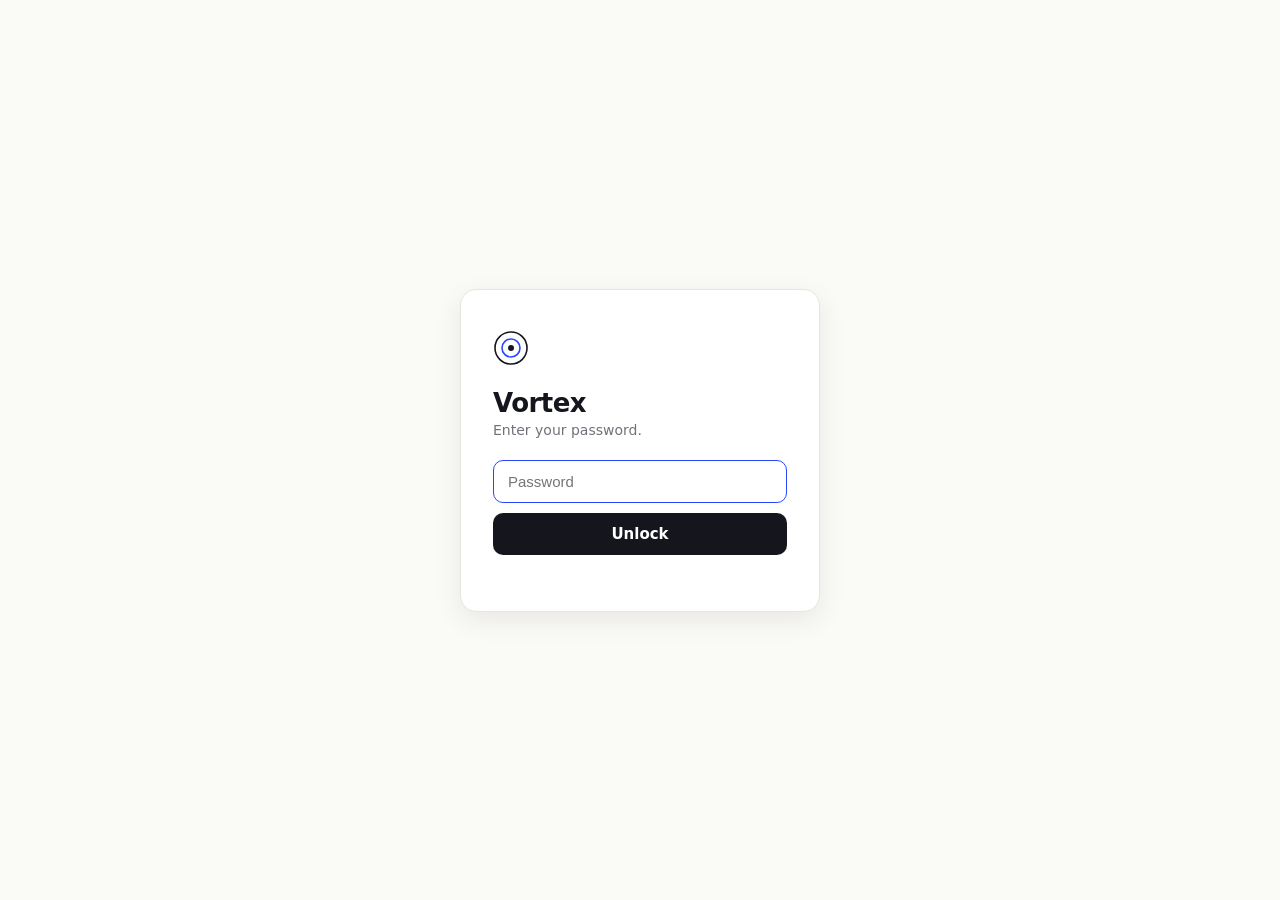
==== index.html @ 62c96bb1 "Refresh: try direct fetch first, expand proxy chain, surface errors inline When all proxies fail the" ====
<!DOCTYPE html>
<html lang="en">
<head>
<meta charset="UTF-8" />
<meta name="viewport" content="width=device-width, initial-scale=1.0" />
<title>Vortex</title>
<style>
  :root {
    --bg:        #fafaf7;
    --surface:   #ffffff;
    --ink:       #15161d;
    --ink-soft:  #3a3a44;
    --muted:     #71717a;
    --line:      #e7e5dd;
    --line-soft: #f1efe8;
    --accent:    #2647ff;
    --accent-soft: #eef0ff;
    --warn:      #c9591a;
    --good:      #1d7a47;
    --save:      #b07d10;
    --shadow-sm: 0 1px 2px rgba(20, 16, 8, 0.04);
    --shadow:    0 8px 28px rgba(20, 16, 8, 0.08);
    --shadow-lg: 0 24px 60px rgba(20, 16, 8, 0.18);
    --radius:    14px;
    --radius-sm: 8px;
  }
  * { box-sizing: border-box; }
  html, body { margin: 0; padding: 0; }
  body {
    font-family: "Inter", -apple-system, BlinkMacSystemFont, "Segoe UI", system-ui, sans-serif;
    color: var(--ink);
    background: var(--bg);
    min-height: 100vh;
    -webkit-font-smoothing: antialiased;
    text-rendering: optimizeLegibility;
  }
  button { font-family: inherit; cursor: pointer; }
  .hidden { display: none !important; }
  a { color: var(--accent); text-decoration: none; }
  a:hover { text-decoration: underline; }

  /* ── Lock screen ─────────────────────────────────────────────── */
  #lock {
    position: fixed; inset: 0; z-index: 200;
    display: flex; align-items: center; justify-content: center;
    background: var(--bg);
  }
  .lock-card {
    background: var(--surface);
    border: 1px solid var(--line);
    border-radius: 16px;
    padding: 40px 32px 28px;
    width: min(360px, 90vw);
    box-shadow: var(--shadow);
  }
  .lock-mark { width: 36px; height: 36px; margin-bottom: 22px; display: block; }
  .lock-card h1 { margin: 0 0 4px; font-size: 26px; font-weight: 700; letter-spacing: -0.02em; }
  .lock-card .lock-sub { color: var(--muted); margin: 0 0 22px; font-size: 14px; }
  .lock-card input {
    width: 100%; padding: 12px 14px;
    border: 1.5px solid var(--line); border-radius: 10px;
    background: var(--bg); color: var(--ink);
    font-size: 15px; outline: none;
    transition: border-color 0.15s, background 0.15s;
  }
  .lock-card input:focus { border-color: var(--accent); background: white; }
  .lock-card button[type="submit"] {
    margin-top: 10px; width: 100%; padding: 12px 14px;
    border: none; border-radius: 10px;
    background: var(--ink); color: white;
    font-weight: 600; font-size: 15px;
  }
  .lock-card button[type="submit"]:hover { opacity: 0.88; }
  .lock-error { color: var(--warn); margin-top: 10px; font-size: 13px; min-height: 18px; }

  /* ── Topbar ──────────────────────────────────────────────────── */
  header.topbar {
    display: flex; align-items: center; gap: 14px;
    padding: 12px 22px;
    border-bottom: 1px solid var(--line);
    background: var(--bg);
    position: sticky; top: 0; z-index: 30;
  }
  .icon-btn {
    background: transparent; border: 1px solid transparent;
    width: 36px; height: 36px;
    border-radius: 8px;
    display: inline-flex; align-items: center; justify-content: center;
    color: var(--ink);
    transition: background 0.12s, border-color 0.12s;
  }
  .icon-btn:hover { background: var(--line-soft); }
  .icon-btn svg { width: 18px; height: 18px; }
  .brand {
    display: flex; align-items: center; gap: 8px;
    cursor: pointer; user-select: none;
  }
  .brand svg { width: 22px; height: 22px; }
  .brand span { font-size: 14px; font-weight: 700; letter-spacing: 0.06em; }
  .topbar-spacer { flex: 1; }
  .topbar-meta { font-size: 12px; color: var(--muted); font-variant-numeric: tabular-nums; white-space: nowrap; }

  /* ── Drawer ──────────────────────────────────────────────────── */
  .scrim {
    position: fixed; inset: 0; background: rgba(20,16,8,0.34);
    z-index: 80; opacity: 0; pointer-events: none;
    transition: opacity 0.18s;
  }
  .scrim.show { opacity: 1; pointer-events: auto; }
  .drawer {
    position: fixed; top: 0; bottom: 0; left: 0;
    width: 280px; background: var(--surface);
    border-right: 1px solid var(--line);
    z-index: 90;
    transform: translateX(-100%);
    transition: transform 0.22s cubic-bezier(.4,.0,.2,1);
    display: flex; flex-direction: column;
    box-shadow: var(--shadow-lg);
  }
  .drawer.open { transform: translateX(0); }
  .drawer-head {
    display: flex; align-items: center; justify-content: space-between;
    padding: 14px 16px;
    border-bottom: 1px solid var(--line);
  }
  .drawer-head .brand { padding: 0; }
  .drawer-body { flex: 1; overflow-y: auto; padding: 12px 10px; }
  .drawer-foot { padding: 12px 10px; border-top: 1px solid var(--line); }
  .nav-label {
    font-size: 11px; text-transform: uppercase; letter-spacing: 0.12em;
    color: var(--muted); font-weight: 600;
    padding: 14px 10px 6px;
  }
  .nav-btn {
    display: flex; align-items: center; gap: 10px;
    width: 100%; padding: 9px 10px;
    background: transparent; border: none;
    color: var(--ink); text-align: left;
    border-radius: 8px;
    font-size: 14px; font-weight: 500;
    transition: background 0.12s;
  }
  .nav-btn:hover { background: var(--line-soft); }
  .nav-btn.active { background: var(--accent-soft); color: var(--accent); font-weight: 600; }
  .nav-dot { width: 6px; height: 6px; border-radius: 50%; background: currentColor; opacity: 0.45; flex: none; }
  .nav-divider { height: 1px; background: var(--line); margin: 10px 6px; border: 0; }

  /* ── Main ────────────────────────────────────────────────────── */
  main#main { padding: 28px 22px 80px; max-width: 880px; margin: 0 auto; }
  .page-head { margin-bottom: 26px; }
  .page-head h1 { margin: 0 0 4px; font-size: 26px; font-weight: 700; letter-spacing: -0.02em; }
  .page-head p { margin: 0; color: var(--muted); font-size: 14.5px; }

  /* ── Dashboard cards ─────────────────────────────────────────── */
  .nav-grid {
    display: grid;
    grid-template-columns: repeat(auto-fill, minmax(220px, 1fr));
    gap: 10px;
    margin-bottom: 28px;
  }
  .nav-card {
    background: var(--surface);
    border: 1px solid var(--line);
    border-radius: var(--radius);
    padding: 16px 16px 14px;
    text-align: left;
    transition: border-color 0.12s, background 0.12s;
  }
  .nav-card:hover { border-color: #cfccc1; background: var(--surface); }
  .nav-card .nav-card-row { display: flex; align-items: center; gap: 8px; margin-bottom: 6px; }
  .nav-card .mark {
    width: 8px; height: 8px; border-radius: 50%; background: var(--ink); flex: none;
  }
  .nav-card.workspace .mark { background: var(--accent); }
  .nav-card.discover .mark  { background: var(--ink); opacity: 0.5; }
  .nav-card.library  .mark  { background: var(--save); }
  .nav-card h3 { margin: 0; font-size: 15px; font-weight: 700; letter-spacing: -0.01em; }
  .nav-card p  { margin: 4px 0 0; color: var(--muted); font-size: 13px; line-height: 1.5; }

  .group-label {
    font-size: 11px; text-transform: uppercase; letter-spacing: 0.12em;
    color: var(--muted); font-weight: 600; margin: 24px 0 10px;
  }

  /* ── Section items ───────────────────────────────────────────── */
  .section-tabs {
    display: inline-flex;
    background: var(--surface);
    border: 1px solid var(--line);
    border-radius: 999px;
    padding: 3px;
    gap: 2px;
    margin-bottom: 22px;
  }
  .refresh-row {
    display: flex; align-items: center; gap: 12px; flex-wrap: wrap;
    margin-bottom: 22px;
  }
  .refresh-row .section-tabs { margin-bottom: 0; }
  .refresh-btn {
    display: inline-flex; align-items: center; gap: 7px;
    background: var(--surface); color: var(--ink);
    border: 1px solid var(--line);
    padding: 7px 13px; border-radius: 999px;
    font-size: 13px; font-weight: 600;
  }
  .refresh-btn:hover { background: var(--line-soft); }
  .refresh-btn:disabled { opacity: 0.6; cursor: progress; }
  .refresh-btn svg { width: 13px; height: 13px; }
  .refresh-btn.spinning svg { animation: spin 0.9s linear infinite; }
  @keyframes spin { to { transform: rotate(360deg); } }
  .refresh-status {
    font-size: 12px; color: var(--muted); font-variant-numeric: tabular-nums;
  }
  .refresh-status.error { color: var(--warn); cursor: pointer; text-decoration: underline; text-decoration-style: dotted; text-underline-offset: 3px; }
  .refresh-errors {
    width: 100%;
    margin-top: 8px;
    padding: 0;
    font-size: 12px;
    color: var(--muted);
    display: none;
    background: var(--surface);
    border: 1px solid var(--line);
    border-radius: 8px;
    font-family: ui-monospace, "SF Mono", Menlo, monospace;
  }
  .refresh-errors.open { display: block; padding: 10px 12px; }
  .refresh-errors .feed-line { padding: 4px 0; border-bottom: 1px dashed var(--line); }
  .refresh-errors .feed-line:last-child { border-bottom: 0; }
  .refresh-errors .feed-host { color: var(--ink); font-weight: 600; }
  .refresh-errors .feed-attempt { display: block; padding-left: 10px; color: var(--muted); }
  .refresh-errors .feed-ok { color: #2c8a4a; }

  /* Custom modal (replaces native prompt/confirm) */
  .modal-backdrop {
    position: fixed; inset: 0;
    background: rgba(15, 18, 26, 0.42);
    backdrop-filter: blur(4px);
    -webkit-backdrop-filter: blur(4px);
    display: flex; align-items: center; justify-content: center;
    z-index: 200;
    animation: modalFade 0.14s ease-out;
  }
  @keyframes modalFade { from { opacity: 0; } to { opacity: 1; } }
  .modal {
    background: var(--bg);
    border: 1px solid var(--line);
    border-radius: 14px;
    box-shadow: 0 24px 60px -12px rgba(15, 18, 26, 0.35);
    width: min(420px, calc(100vw - 32px));
    max-height: calc(100vh - 32px);
    overflow: auto;
    padding: 22px;
    animation: modalRise 0.18s cubic-bezier(.2,.8,.2,1);
  }
  @keyframes modalRise { from { transform: translateY(8px); opacity: 0; } to { transform: none; opacity: 1; } }
  .modal h3 {
    margin: 0 0 4px; font-size: 17px; font-weight: 600; color: var(--ink);
  }
  .modal .modal-sub {
    margin: 0 0 16px; font-size: 13px; color: var(--muted);
  }
  .modal-options { display: flex; flex-direction: column; gap: 6px; margin-bottom: 16px; }
  .modal-option {
    text-align: left;
    background: var(--surface);
    border: 1px solid var(--line);
    border-radius: 10px;
    padding: 11px 13px;
    font-size: 14px;
    font-weight: 500;
    color: var(--ink);
    transition: background 0.1s, border-color 0.1s;
  }
  .modal-option:hover, .modal-option:focus-visible {
    background: var(--line-soft);
    border-color: var(--ink);
    outline: none;
  }
  .modal-field { display: flex; flex-direction: column; gap: 5px; margin-bottom: 12px; }
  .modal-field label {
    font-size: 12px; font-weight: 600; color: var(--muted);
    text-transform: uppercase; letter-spacing: 0.04em;
  }
  .modal-field input {
    background: var(--surface);
    border: 1px solid var(--line);
    border-radius: 8px;
    padding: 9px 11px;
    font-size: 14px; color: var(--ink);
    font-family: inherit;
  }
  .modal-field input:focus {
    outline: none; border-color: var(--ink);
  }
  .modal-actions {
    display: flex; justify-content: flex-end; gap: 8px; margin-top: 4px;
  }
  .modal-actions button {
    padding: 8px 16px; border-radius: 8px; font-size: 14px; font-weight: 600;
    border: 1px solid var(--line);
  }
  .modal-actions .btn-cancel { background: transparent; color: var(--muted); }
  .modal-actions .btn-cancel:hover { background: var(--line-soft); color: var(--ink); }
  .modal-actions .btn-ok { background: var(--ink); color: var(--bg); border-color: var(--ink); }
  .modal-actions .btn-ok:hover { opacity: 0.88; }
  .tab-btn {
    background: transparent; border: none;
    padding: 7px 14px; border-radius: 999px;
    font-size: 13px; font-weight: 600; color: var(--muted);
  }
  .tab-btn:hover { color: var(--ink); }
  .tab-btn.active { background: var(--ink); color: white; }
  .tab-count {
    margin-left: 6px; padding: 1px 7px; border-radius: 999px; font-size: 11px;
    background: var(--line-soft); color: var(--muted);
  }
  .tab-btn.active .tab-count { background: rgba(255,255,255,0.18); color: white; }

  .items {
    display: grid;
    grid-template-columns: repeat(auto-fill, minmax(280px, 1fr));
    gap: 12px;
  }
  .item {
    background: var(--surface);
    border: 1px solid var(--line);
    border-radius: var(--radius);
    padding: 16px 16px 12px;
    display: flex; flex-direction: column;
    transition: border-color 0.12s;
  }
  .item:hover { border-color: #cfccc1; }
  .item.starred { border-color: var(--save); box-shadow: 0 0 0 1px var(--save) inset; }
  .item-tag {
    font-size: 10.5px; font-weight: 600;
    text-transform: uppercase; letter-spacing: 0.1em;
    color: var(--muted); margin-bottom: 6px;
  }
  .item h4 { margin: 0 0 6px; font-size: 15px; font-weight: 700; line-height: 1.35; letter-spacing: -0.01em; }
  .item p { margin: 0 0 12px; color: var(--ink-soft); font-size: 13px; line-height: 1.55; flex: 1; }
  .item-foot {
    display: flex; align-items: center; justify-content: space-between;
    border-top: 1px solid var(--line-soft); padding-top: 8px; gap: 8px;
  }
  .item-link { font-size: 12px; font-weight: 600; }
  .item-date { color: var(--muted); font-size: 12px; }
  .vote-row { display: flex; gap: 4px; }
  .vote-btn {
    width: 28px; height: 28px;
    display: inline-flex; align-items: center; justify-content: center;
    background: transparent; border: 1px solid var(--line); border-radius: 8px;
    color: var(--muted);
    transition: background 0.12s, color 0.12s, border-color 0.12s;
  }
  .vote-btn:hover { background: var(--line-soft); color: var(--ink); }
  .vote-btn svg { width: 13px; height: 13px; }
  .vote-btn.active.up   { background: #e7faef; border-color: #88d6a4; color: var(--good); }
  .vote-btn.active.down { background: #fde8e7; border-color: #f0a7a3; color: var(--warn); }
  .vote-btn.active.save { background: #fff5dd; border-color: #f1c869; color: var(--save); }

  .empty {
    background: var(--surface);
    border: 1px dashed var(--line);
    border-radius: var(--radius);
    padding: 40px 24px;
    text-align: center;
    color: var(--muted);
    font-size: 14px;
  }
  .empty strong { display: block; color: var(--ink); font-size: 15px; margin-bottom: 4px; font-weight: 700; }

  .starred-group { margin-bottom: 24px; }
  .starred-group h3 {
    margin: 0 0 10px;
    font-size: 12px; text-transform: uppercase; letter-spacing: 0.12em;
    color: var(--muted); font-weight: 700;
    display: flex; align-items: center; gap: 8px;
  }
  .starred-group h3 .pill {
    background: var(--line-soft); color: var(--ink);
    padding: 1px 8px; border-radius: 999px;
    font-size: 11px; letter-spacing: 0.06em;
  }

  /* ── Reminders ───────────────────────────────────────────────── */
  .panel {
    background: var(--surface); border: 1px solid var(--line);
    border-radius: var(--radius); padding: 22px;
  }
  .reminder-form { display: flex; gap: 8px; flex-wrap: wrap; margin-bottom: 16px; }
  .reminder-form input[type="text"] { flex: 2 1 220px; }
  .reminder-form input[type="date"] { flex: 1 1 140px; }
  .reminder-form input {
    padding: 10px 12px; border: 1.5px solid var(--line); border-radius: 10px;
    background: var(--bg); color: var(--ink); font-size: 14px; outline: none;
    font-family: inherit;
  }
  .reminder-form input:focus { border-color: var(--accent); background: white; }
  .reminder-form button {
    padding: 10px 18px; background: var(--ink); color: white;
    border: none; border-radius: 10px; font-weight: 600; font-size: 14px;
  }
  .reminder-form button:hover { opacity: 0.88; }
  .reminder-list { list-style: none; padding: 0; margin: 0; }
  .reminder-item {
    display: flex; align-items: center; gap: 12px;
    padding: 12px 14px; background: var(--bg);
    border: 1px solid var(--line); border-radius: 10px; margin-bottom: 8px;
  }
  .reminder-item.done { opacity: 0.55; }
  .reminder-item.done .reminder-text { text-decoration: line-through; }
  .reminder-item input[type="checkbox"] { width: 18px; height: 18px; accent-color: var(--ink); }
  .reminder-text { flex: 1; font-size: 14px; }
  .reminder-date {
    font-size: 11px; color: var(--muted); background: var(--surface);
    padding: 3px 9px; border-radius: 999px; font-weight: 600;
    border: 1px solid var(--line);
  }
  .reminder-date.overdue { color: var(--warn); border-color: #f0a7a3; background: #fde8e7; }
  .reminder-delete { background: transparent; border: none; color: var(--muted); font-size: 18px; line-height: 1; padding: 4px 8px; }
  .reminder-delete:hover { color: var(--warn); }

  /* ── Studio: library ─────────────────────────────────────────── */
  .lib-toolbar { display: flex; align-items: center; justify-content: space-between; margin-bottom: 18px; gap: 10px; flex-wrap: wrap; }
  .btn-primary {
    background: var(--ink); color: white; border: none;
    padding: 9px 14px; border-radius: 9px;
    font-weight: 600; font-size: 13.5px;
    display: inline-flex; align-items: center; gap: 7px;
  }
  .btn-primary:hover { opacity: 0.88; }
  .btn-primary svg { width: 14px; height: 14px; }
  .btn-secondary {
    background: var(--surface); color: var(--ink);
    border: 1px solid var(--line); padding: 9px 14px; border-radius: 9px;
    font-weight: 600; font-size: 13.5px;
    display: inline-flex; align-items: center; gap: 7px;
  }
  .btn-secondary:hover { background: var(--line-soft); }
  .btn-ghost {
    background: transparent; color: var(--muted);
    border: none; padding: 6px 10px; border-radius: 8px;
    font-size: 13px; font-weight: 500;
    display: inline-flex; align-items: center; gap: 6px;
  }
  .btn-ghost:hover { background: var(--line-soft); color: var(--ink); }
  .btn-ghost svg { width: 14px; height: 14px; }

  .book-grid {
    display: grid;
    grid-template-columns: repeat(auto-fill, minmax(160px, 1fr));
    gap: 16px;
  }
  .book-card { background: transparent; border: none; padding: 0; text-align: left; }
  .book-cover-thumb {
    width: 100%; aspect-ratio: 2 / 3;
    border-radius: 8px;
    display: flex; flex-direction: column; justify-content: space-between;
    padding: 14px;
    color: white;
    box-shadow: var(--shadow);
    transition: transform 0.15s, box-shadow 0.15s;
    overflow: hidden;
    position: relative;
  }
  .book-card:hover .book-cover-thumb { transform: translateY(-3px); box-shadow: var(--shadow-lg); }
  .book-cover-thumb .cv-title { font-size: 16px; font-weight: 700; letter-spacing: -0.01em; line-height: 1.2; word-break: break-word; }
  .book-cover-thumb .cv-author { font-size: 11px; letter-spacing: 0.08em; text-transform: uppercase; opacity: 0.85; }
  .book-card .book-meta { padding: 10px 2px 0; }
  .book-card .book-meta .bm-title { font-size: 14px; font-weight: 600; margin: 0; letter-spacing: -0.01em; }
  .book-card .book-meta .bm-sub { font-size: 12px; color: var(--muted); margin: 2px 0 0; }

  /* ── Studio: editor (book workspace) ─────────────────────────── */
  .studio-view {
    position: fixed;
    inset: 0;
    background: var(--bg);
    display: flex; flex-direction: column;
    z-index: 60;          /* above the main topbar */
  }
  .studio-bar {
    display: flex; align-items: center; gap: 10px;
    padding: 10px 18px;
    background: var(--surface);
    border-bottom: 1px solid var(--line);
    flex: none;
  }
  .studio-bar .sb-title { font-size: 14px; font-weight: 600; letter-spacing: -0.005em; }
  .studio-bar .sb-spacer { flex: 1; }
  .studio-bar .sb-meta { font-size: 12px; color: var(--muted); font-variant-numeric: tabular-nums; }
  .studio-body {
    flex: 1; min-height: 0;
    display: grid;
    grid-template-columns: 280px 1fr;
  }
  .studio-body.outline-collapsed { grid-template-columns: 0 1fr; }
  .studio-body.outline-collapsed .outline { display: none; }

  .outline {
    background: var(--surface);
    border-right: 1px solid var(--line);
    overflow-y: auto;
    padding: 10px 8px 24px;
  }
  .outline-group-label {
    font-size: 11px; text-transform: uppercase; letter-spacing: 0.12em;
    color: var(--muted); font-weight: 600;
    padding: 14px 10px 4px;
    display: flex; align-items: center; justify-content: space-between;
  }
  .outline-group-label .add-mini {
    background: transparent; border: 1px solid var(--line);
    border-radius: 6px; padding: 0 6px; height: 22px;
    color: var(--muted); font-size: 12px; line-height: 1; cursor: pointer;
  }
  .outline-group-label .add-mini:hover { background: var(--line-soft); color: var(--ink); }
  .outline-row {
    display: flex; align-items: center; gap: 6px;
    padding: 7px 8px;
    border-radius: 7px;
    cursor: pointer;
    font-size: 13.5px;
    color: var(--ink-soft);
    position: relative;
  }
  .outline-row:hover { background: var(--line-soft); }
  .outline-row.active { background: var(--accent-soft); color: var(--accent); font-weight: 600; }
  .outline-row .or-title { flex: 1; min-width: 0; overflow: hidden; text-overflow: ellipsis; white-space: nowrap; }
  .outline-row .or-words { font-size: 11px; color: var(--muted); margin-right: 4px; font-variant-numeric: tabular-nums; }
  .outline-row .or-actions {
    display: none; gap: 2px;
  }
  .outline-row:hover .or-actions { display: inline-flex; }
  .outline-row .or-actions button {
    background: transparent; border: none; color: var(--muted);
    padding: 2px 4px; border-radius: 4px; line-height: 1;
  }
  .outline-row .or-actions button:hover { background: var(--bg); color: var(--ink); }
  .outline-row .or-actions svg { width: 12px; height: 12px; }
  .outline-row .or-rename-input {
    flex: 1;
    background: var(--surface); border: 1px solid var(--accent);
    border-radius: 6px; padding: 3px 6px; font-size: 13.5px; outline: none; color: var(--ink);
    font-family: inherit;
  }

  .editor-pane {
    overflow-y: auto;
    padding: 28px 16px 80px;
    background: var(--bg);
  }
  .editor-shell {
    max-width: 720px; margin: 0 auto;
    background: var(--surface);
    border: 1px solid var(--line);
    border-radius: 12px;
    padding: 28px 36px 36px;
    box-shadow: var(--shadow-sm);
  }
  .editor-eyebrow {
    font-size: 11px; text-transform: uppercase; letter-spacing: 0.16em;
    color: var(--muted); font-weight: 600; margin: 0 0 6px;
  }
  .editor-heading {
    font-size: 26px; font-weight: 700; letter-spacing: -0.015em;
    margin: 0 0 22px;
    background: transparent; border: none; padding: 0; outline: none;
    width: 100%; color: var(--ink);
    font-family: inherit;
  }
  .editor-toolbar {
    position: sticky; top: 0; z-index: 5;
    background: var(--surface);
    border-bottom: 1px solid var(--line-soft);
    padding: 6px 0 8px; margin: -8px 0 14px;
    display: flex; gap: 4px; flex-wrap: wrap;
  }
  .editor-toolbar button {
    background: transparent; border: 1px solid transparent;
    padding: 5px 9px; border-radius: 6px;
    font-size: 13px; color: var(--ink-soft); font-weight: 600;
  }
  .editor-toolbar button:hover { background: var(--line-soft); color: var(--ink); }
  .editor-toolbar .sep { width: 1px; background: var(--line); margin: 4px 4px; }
  .editor-content {
    min-height: 360px;
    font-family: "Iowan Old Style", "Charter", Georgia, "Times New Roman", serif;
    font-size: 17px; line-height: 1.7; color: var(--ink);
    outline: none;
  }
  .editor-content p  { margin: 0 0 0.85em; text-indent: 1.5em; }
  .editor-content p:first-child { text-indent: 0; }
  .editor-content h2 {
    text-indent: 0;
    text-align: center; font-weight: 600; letter-spacing: 0.04em;
    margin: 1.6em 0 1em; font-size: 1em;
    text-transform: uppercase;
  }
  .editor-content blockquote {
    margin: 0 0 0.85em 1.5em; padding: 0 0 0 14px;
    border-left: 2px solid var(--line);
    color: var(--ink-soft); font-style: italic;
  }
  .editor-content hr {
    border: 0; height: 1px; background: var(--line);
    margin: 2em auto; width: 80px;
  }
  .editor-empty {
    color: var(--muted); font-style: italic;
    pointer-events: none;
  }

  /* Cover editor */
  .cover-editor { display: grid; grid-template-columns: minmax(180px, 240px) 1fr; gap: 28px; align-items: start; }
  .cover-preview {
    aspect-ratio: 2 / 3; border-radius: 10px;
    box-shadow: var(--shadow);
    color: white;
    padding: 22px; display: flex; flex-direction: column; justify-content: space-between;
  }
  .cover-preview .cp-title { font-size: 22px; font-weight: 700; letter-spacing: -0.01em; line-height: 1.15; }
  .cover-preview .cp-author { font-size: 11px; letter-spacing: 0.12em; text-transform: uppercase; opacity: 0.9; }
  .cover-form .field { display: block; margin-bottom: 14px; }
  .cover-form label { display: block; font-size: 12px; font-weight: 600; color: var(--muted); margin-bottom: 5px; text-transform: uppercase; letter-spacing: 0.06em; }
  .cover-form input[type="text"] {
    width: 100%; padding: 10px 12px; border: 1.5px solid var(--line); border-radius: 9px;
    background: var(--bg); color: var(--ink); font-size: 14px; outline: none; font-family: inherit;
  }
  .cover-form input:focus { border-color: var(--accent); background: white; }
  .swatches { display: flex; gap: 6px; flex-wrap: wrap; }
  .swatch {
    width: 30px; height: 30px; border-radius: 50%;
    border: 2px solid transparent;
    cursor: pointer;
  }
  .swatch.selected { border-color: var(--ink); }

  .cover-preview { position: relative; }
  .cover-preview .cp-text {
    position: relative; z-index: 1;
    text-shadow: 0 1px 2px rgba(0,0,0,0.4);
  }
  .cover-preview.has-image::before {
    content: ""; position: absolute; inset: 0;
    background: linear-gradient(180deg, rgba(0,0,0,0.0) 30%, rgba(0,0,0,0.55) 100%);
    border-radius: inherit;
  }
  .book-cover-thumb { position: relative; }
  .book-cover-thumb.has-image::before {
    content: ""; position: absolute; inset: 0;
    background: linear-gradient(180deg, rgba(0,0,0,0.0) 30%, rgba(0,0,0,0.55) 100%);
    border-radius: inherit;
  }
  .book-cover-thumb .cv-title,
  .book-cover-thumb .cv-author { position: relative; z-index: 1; text-shadow: 0 1px 2px rgba(0,0,0,0.4); }
  .image-row {
    display: flex; gap: 8px; align-items: center; flex-wrap: wrap;
  }
  .file-label {
    display: inline-flex; align-items: center; gap: 7px;
    background: var(--surface); color: var(--ink);
    border: 1px solid var(--line); padding: 8px 12px; border-radius: 9px;
    font-weight: 600; font-size: 13px; cursor: pointer;
  }
  .file-label:hover { background: var(--line-soft); }
  .file-label svg { width: 14px; height: 14px; }
  .file-label input { display: none; }
  .link-danger {
    background: transparent; border: none; color: var(--warn);
    font-size: 12.5px; font-weight: 600; padding: 6px 8px; cursor: pointer; border-radius: 6px;
  }
  .link-danger:hover { background: #fde8e7; }

  /* Always-visible stats bar */
  .studio-foot {
    flex: none;
    display: flex; align-items: center; gap: 14px;
    padding: 9px 18px;
    background: var(--surface);
    border-top: 1px solid var(--line);
    font-size: 12.5px; color: var(--muted);
    font-variant-numeric: tabular-nums;
  }
  .studio-foot .stat strong { color: var(--ink); font-weight: 600; margin-right: 3px; }
  .studio-foot .scope { color: var(--muted); margin-right: 4px; font-size: 11.5px; text-transform: uppercase; letter-spacing: 0.08em; font-weight: 600; }
  .studio-foot .sep-dot { width: 3px; height: 3px; border-radius: 50%; background: currentColor; opacity: 0.4; }
  .studio-foot .spacer { flex: 1; }
  .studio-foot .scope-toggle {
    background: transparent; border: 1px solid var(--line);
    color: var(--muted); font-weight: 600;
    padding: 3px 9px; border-radius: 999px; font-size: 11.5px;
    text-transform: uppercase; letter-spacing: 0.08em;
  }
  .studio-foot .scope-toggle:hover { background: var(--line-soft); color: var(--ink); }

  @media (max-width: 720px) {
    .studio-body { grid-template-columns: 1fr; }
    .outline { position: fixed; top: 60px; bottom: 0; left: 0; width: 280px;
               transform: translateX(-100%); transition: transform 0.2s; z-index: 25; box-shadow: var(--shadow-lg); }
    .outline.open { transform: translateX(0); }
    .editor-shell { padding: 22px; }
    .cover-editor { grid-template-columns: 1fr; }
  }
</style>
</head>
<body>

<!-- ── Lock screen ─────────────────────────────────────────────── -->
<div id="lock">
  <div class="lock-card">
    <svg class="lock-mark" viewBox="0 0 36 36" fill="none">
      <circle cx="18" cy="18" r="16" stroke="#15161d" stroke-width="1.6"/>
      <circle cx="18" cy="18" r="9"  stroke="#2647ff" stroke-width="1.6"/>
      <circle cx="18" cy="18" r="3"  fill="#15161d"/>
    </svg>
    <h1>Vortex</h1>
    <p class="lock-sub">Enter your password.</p>
    <form id="lock-form">
      <input id="lock-input" type="password" placeholder="Password" autocomplete="off" autofocus />
      <button type="submit">Unlock</button>
      <div class="lock-error" id="lock-error"></div>
    </form>
  </div>
</div>

<!-- ── App ─────────────────────────────────────────────────────── -->
<div id="app" class="hidden">
  <header class="topbar">
    <button class="icon-btn" id="menu-toggle" title="Menu">
      <svg viewBox="0 0 18 18" fill="none" stroke="currentColor" stroke-width="1.8" stroke-linecap="round">
        <path d="M3 5h12M3 9h12M3 13h12"/>
      </svg>
    </button>
    <div class="brand" id="brand">
      <svg viewBox="0 0 22 22" fill="none">
        <circle cx="11" cy="11" r="10" stroke="#15161d" stroke-width="1.4"/>
        <circle cx="11" cy="11" r="5.5" stroke="#2647ff" stroke-width="1.4"/>
        <circle cx="11" cy="11" r="1.8" fill="#15161d"/>
      </svg>
      <span>VORTEX</span>
    </div>
    <div class="topbar-spacer"></div>
    <span class="topbar-meta" id="updated"></span>
    <button class="icon-btn" id="logout-btn" title="Lock">
      <svg viewBox="0 0 16 16" fill="none" stroke="currentColor" stroke-width="1.6" stroke-linecap="round" stroke-linejoin="round">
        <rect x="3" y="7" width="10" height="7" rx="1.5"/>
        <path d="M5.5 7V5a2.5 2.5 0 0 1 5 0v2"/>
      </svg>
    </button>
  </header>

  <div class="scrim" id="scrim"></div>
  <aside class="drawer" id="drawer" aria-hidden="true">
    <div class="drawer-head">
      <div class="brand">
        <svg viewBox="0 0 22 22" fill="none">
          <circle cx="11" cy="11" r="10" stroke="#15161d" stroke-width="1.4"/>
          <circle cx="11" cy="11" r="5.5" stroke="#2647ff" stroke-width="1.4"/>
          <circle cx="11" cy="11" r="1.8" fill="#15161d"/>
        </svg>
        <span>VORTEX</span>
      </div>
      <button class="icon-btn" id="drawer-close" title="Close">
        <svg viewBox="0 0 16 16" fill="none" stroke="currentColor" stroke-width="1.8" stroke-linecap="round">
          <path d="M4 4l8 8M12 4l-8 8"/>
        </svg>
      </button>
    </div>
    <div class="drawer-body" id="drawer-nav"></div>
  </aside>

  <main id="main"></main>
</div>

<!-- Studio editor mounts here, full-bleed -->
<div id="studio-mount"></div>

<script>
"use strict";

const PASSWORD       = "vortex123";
const SESSION_KEY    = "vortex_unlocked";
const REMINDERS_KEY  = "vortex_reminders";
const VOTES_KEY      = "vortex_votes";
const STUDIO_KEY     = "vortex_studio";
const LEGACY_JOY_KEY = "vortex_joy_draft";
const OVERLAY_KEY    = "vortex_overlay";

// Live RSS feeds for on-command refresh (mirrors scripts/refresh-content.mjs).
// Note: Reddit/Twitter/etc. are intentionally excluded — they 403 most CORS
// proxies. These are all plain RSS/Atom feeds that public proxies can fetch.
const LIVE_FEEDS = {
  tennis: [
    "https://www.atptour.com/en/media/rss-feed/xml-feed",
    "https://www.tennis.com/rss/all",
    "https://www.si.com/.rss/full/tennis",
  ],
  rabbit: [
    "https://aeon.co/feed.rss",
    "https://www.atlasobscura.com/feeds/latest",
    "https://www.quantamagazine.org/feed/",
  ],
  books: [
    "https://lithub.com/feed/",
    "https://www.themarginalian.org/feed/",
    "https://www.publishersweekly.com/rss/childrens.xml",
  ],
  author: [
    "https://janefriedman.com/feed/",
    "https://lithub.com/feed/",
    "https://writerunboxed.com/feed/",
  ],
  engineer: [
    "https://hackaday.com/feed/",
    "https://makezine.com/feed/",
    "https://blog.adafruit.com/feed/",
  ],
  radar: [
    "https://www.theverge.com/rss/index.xml",
    "https://www.wired.com/feed/rss",
    "https://arstechnica.com/feed/",
  ],
  // prestige: no live feeds — the daily script keeps the seed
};
// Public CORS proxies tried in order. The daily cron fetches feeds
// server-side without a proxy; this chain only matters for the
// in-browser "Refresh now" button. We try a direct fetch first since
// some feeds send permissive CORS headers; if that throws we walk
// the proxy list.
const CORS_PROXIES = [
  (url) => "https://corsproxy.io/?url=" + encodeURIComponent(url),
  (url) => "https://api.allorigins.win/raw?url=" + encodeURIComponent(url),
  (url) => "https://api.codetabs.com/v1/proxy?quest=" + encodeURIComponent(url),
  (url) => "https://thingproxy.freeboard.io/fetch/" + url,
  (url) => "https://api.cors.lol/?url=" + encodeURIComponent(url),
];

/* ── Section catalogue ────────────────────────────────────────── */

const SECTIONS = [
  { key: "tennis",   label: "Tennis",      desc: "ATP/WTA stories, tactics, comebacks." },
  { key: "books",    label: "Books",       desc: "Biographies, big thinkers, new releases." },
  { key: "rabbit",   label: "Curiosity",   desc: "Science, history, design, strange facts." },
  { key: "author",   label: "Author",      desc: "Writing craft, interviews, inspiration." },
  { key: "engineer", label: "Engineering", desc: "Kits, projects, robotics, makers." },
  { key: "radar",    label: "Releases",    desc: "LEGO, tech, gadgets, cubing, tools." },
  { key: "prestige", label: "Prestige",    desc: "Writing contests, prizes, magazines." },
];
const SECTION_BY_KEY = Object.fromEntries(SECTIONS.map(s => [s.key, s]));

/* ── Cover gradient palette ──────────────────────────────────── */

const COVER_PALETTE = [
  { id: "cobalt",  bg: "linear-gradient(160deg, #1f3bff 0%, #4a5ee8 100%)" },
  { id: "coral",   bg: "linear-gradient(160deg, #f04e45 0%, #e85a78 100%)" },
  { id: "saffron", bg: "linear-gradient(160deg, #e8a317 0%, #f5c14e 100%)" },
  { id: "olive",   bg: "linear-gradient(160deg, #4a7c2a 0%, #7ba84d 100%)" },
  { id: "plum",    bg: "linear-gradient(160deg, #6b3d8c 0%, #9b6cb8 100%)" },
  { id: "slate",   bg: "linear-gradient(160deg, #1a1a1f 0%, #4a4a55 100%)" },
  { id: "rose",    bg: "linear-gradient(160deg, #d04f78 0%, #e879a3 100%)" },
];
const coverGradient = (id) => (COVER_PALETTE.find(p => p.id === id) || COVER_PALETTE[0]).bg;

/* ── Studio data model ───────────────────────────────────────── */

const SECTION_TYPES = {
  cover:           { label: "Cover",            group: "front", emoji: null },
  "title-page":    { label: "Title Page",       group: "front" },
  copyright:       { label: "Copyright",        group: "front" },
  dedication:      { label: "Dedication",       group: "front" },
  foreword:        { label: "Foreword",         group: "front" },
  preface:         { label: "Preface",          group: "front" },
  prologue:        { label: "Prologue",         group: "front" },
  chapter:         { label: "Chapter",          group: "body"  },
  part:            { label: "Part",             group: "body"  },
  custom:          { label: "Section",          group: "body"  },
  epilogue:        { label: "Epilogue",         group: "back"  },
  acknowledgments: { label: "Acknowledgments",  group: "back"  },
  "about-author":  { label: "About the Author", group: "back"  },
};
const FRONT_OPTIONAL = ["foreword", "preface", "prologue", "dedication", "copyright"];
const BACK_OPTIONAL  = ["epilogue", "acknowledgments", "about-author"];

function uid() { return Date.now().toString(36) + Math.random().toString(36).slice(2, 7); }

function loadStudio() {
  let s;
  try { s = JSON.parse(localStorage.getItem(STUDIO_KEY) || "null"); } catch { s = null; }
  if (!s || !s.books) {
    s = { books: {}, activeBookId: null };
    const legacy = localStorage.getItem(LEGACY_JOY_KEY);
    const book = newBook("Finding Joy", "Arjun");
    if (legacy && legacy.trim()) {
      const ch = book.sections.find(x => x.type === "chapter");
      if (ch) ch.content = legacy;
    }
    s.books[book.id] = book;
    s.activeBookId = book.id;
    localStorage.setItem(STUDIO_KEY, JSON.stringify(s));
    return s;
  }
  // Migrations on existing data
  let dirty = false;
  for (const b of Object.values(s.books)) {
    if (!b.cover) { b.cover = { color: "cobalt", image: null }; dirty = true; }
    if (b.cover && !("image" in b.cover)) { b.cover.image = null; dirty = true; }
    // Drop empty auto title-pages; keep ones with content
    const before = b.sections.length;
    b.sections = b.sections.filter(sec => {
      if (sec.type !== "title-page") return true;
      const txt = (sec.content || "").replace(/<[^>]+>/g, "").trim();
      return txt.length > 0;
    });
    if (b.sections.length !== before) dirty = true;
    // Make sure activeSectionId still points to a real section
    if (!b.sections.find(x => x.id === b.activeSectionId)) {
      const firstNonCover = b.sections.find(x => x.type !== "cover") || b.sections[0];
      b.activeSectionId = firstNonCover ? firstNonCover.id : null;
      dirty = true;
    }
  }
  if (dirty) localStorage.setItem(STUDIO_KEY, JSON.stringify(s));
  return s;
}
function saveStudio(s) { localStorage.setItem(STUDIO_KEY, JSON.stringify(s)); }

function newBook(title, author) {
  const id = uid();
  const now = Date.now();
  const sections = [
    { id: uid(), type: "cover",   title: "Cover",     content: "" },
    { id: uid(), type: "chapter", title: "Chapter 1", content: "" },
  ];
  return {
    id, title, author,
    cover: { color: "cobalt", image: null },
    sections,
    activeSectionId: sections[1].id,
    createdAt: now, updatedAt: now,
  };
}

const WORDS_PER_PAGE = 275;  // standard novel page

function stripText(html) {
  if (!html) return "";
  return html.replace(/<[^>]+>/g, " ").replace(/&nbsp;/g, " ").replace(/&amp;/g, "&").replace(/&lt;/g, "<").replace(/&gt;/g, ">").replace(/\s+/g, " ").trim();
}
function statsFor(html) {
  const t = stripText(html);
  const words = t ? t.split(/\s+/).length : 0;
  const chars = t.length;
  const pages = words === 0 ? 0 : Math.max(1, Math.ceil(words / WORDS_PER_PAGE));
  return { words, chars, pages };
}
function bookStats(book) {
  let w = 0, c = 0;
  for (const s of book.sections) {
    if (s.type === "cover") continue;
    const x = statsFor(s.content);
    w += x.words; c += x.chars;
  }
  const pages = w === 0 ? 0 : Math.max(1, Math.ceil(w / WORDS_PER_PAGE));
  return { words: w, chars: c, pages };
}
function bookWordCount(book) {
  return book.sections.reduce((n, s) => n + sectionWordCount(s), 0);
}
function sectionWordCount(s) {
  if (!s.content) return 0;
  const text = s.content.replace(/<[^>]+>/g, " ").replace(/&nbsp;/g, " ").trim();
  if (!text) return 0;
  return text.split(/\s+/).length;
}

/* ── DOM refs ─────────────────────────────────────────────────── */

const lockEl     = document.getElementById("lock");
const appEl      = document.getElementById("app");
const lockForm   = document.getElementById("lock-form");
const lockInput  = document.getElementById("lock-input");
const lockError  = document.getElementById("lock-error");
const drawer     = document.getElementById("drawer");
const drawerNav  = document.getElementById("drawer-nav");
const drawerClose = document.getElementById("drawer-close");
const scrim      = document.getElementById("scrim");
const menuToggle = document.getElementById("menu-toggle");
const logoutBtn  = document.getElementById("logout-btn");
const brand      = document.getElementById("brand");
const main       = document.getElementById("main");
const studioMount = document.getElementById("studio-mount");
const updatedEl  = document.getElementById("updated");

/* ── Lock ─────────────────────────────────────────────────────── */

function unlock() {
  lockEl.classList.add("hidden");
  appEl.classList.remove("hidden");
  navigate("home");
  loadContent().then(() => {
    if (currentView !== "home") navigate(currentView);
    else updateLastUpdated();
  });
}
function relock() {
  closeStudio();
  sessionStorage.removeItem(SESSION_KEY);
  appEl.classList.add("hidden");
  lockEl.classList.remove("hidden");
  lockInput.value = "";
  lockInput.focus();
}
if (sessionStorage.getItem(SESSION_KEY) === "1") unlock();

lockForm.addEventListener("submit", (e) => {
  e.preventDefault();
  if (lockInput.value === PASSWORD) {
    sessionStorage.setItem(SESSION_KEY, "1");
    lockError.textContent = "";
    unlock();
  } else {
    lockError.textContent = "Wrong password.";
    lockInput.value = "";
    lockInput.focus();
  }
});
logoutBtn.addEventListener("click", relock);
brand.addEventListener("click", () => navigate("home"));

/* ── Drawer ───────────────────────────────────────────────────── */

function openDrawer()  { drawer.classList.add("open");  scrim.classList.add("show");  drawer.setAttribute("aria-hidden","false"); }
function closeDrawer() { drawer.classList.remove("open"); scrim.classList.remove("show"); drawer.setAttribute("aria-hidden","true"); }
menuToggle.addEventListener("click", openDrawer);
drawerClose.addEventListener("click", closeDrawer);
scrim.addEventListener("click", closeDrawer);
document.addEventListener("keydown", (e) => { if (e.key === "Escape") closeDrawer(); });

function buildDrawerNav() {
  drawerNav.innerHTML = "";
  drawerNav.appendChild(navBtn("home", "Dashboard"));
  drawerNav.appendChild(navBtn("studio", "Studio"));
  drawerNav.appendChild(navBtn("reminders", "Reminders"));
  drawerNav.appendChild(navBtn("starred", "Starred"));
  const sep = document.createElement("hr"); sep.className = "nav-divider"; drawerNav.appendChild(sep);
  const lab = document.createElement("div"); lab.className = "nav-label"; lab.textContent = "Discover"; drawerNav.appendChild(lab);
  for (const s of SECTIONS) drawerNav.appendChild(navBtn("section:" + s.key, s.label));
}
function navBtn(view, label) {
  const b = document.createElement("button");
  b.className = "nav-btn";
  b.dataset.view = view;
  b.innerHTML = `<span class="nav-dot"></span>${escapeHtml(label)}`;
  b.addEventListener("click", () => { navigate(view); closeDrawer(); });
  return b;
}
function setNavActive(view) {
  document.querySelectorAll(".nav-btn[data-view]").forEach(b => {
    b.classList.toggle("active", b.dataset.view === view);
  });
}
buildDrawerNav();

/* ── Content (RSS) loading ───────────────────────────────────── */

let CONTENT = null;
let LAST_UPDATED = null;

async function loadContent() {
  try {
    const res = await fetch("data/content.json?v=" + Date.now(), { cache: "no-store" });
    if (!res.ok) throw new Error("HTTP " + res.status);
    const json = await res.json();
    CONTENT = json;
    LAST_UPDATED = json._lastUpdated || null;
    updateLastUpdated();
  } catch (err) {
    console.error("Couldn't load content.json:", err);
    CONTENT = {};
    updateLastUpdated();
  }
}
function updateLastUpdated() {
  if (!LAST_UPDATED) { updatedEl.textContent = ""; return; }
  const d = new Date(LAST_UPDATED);
  const diffH = (Date.now() - d.getTime()) / 36e5;
  let label;
  if (diffH < 1) label = "Updated " + Math.max(1, Math.round(diffH * 60)) + "m ago";
  else if (diffH < 24) label = "Updated " + Math.round(diffH) + "h ago";
  else label = "Updated " + d.toLocaleDateString(undefined, { month: "short", day: "numeric" });
  updatedEl.textContent = label;
}

/* ── Votes & ranking ──────────────────────────────────────────── */

function loadVotes() { try { return JSON.parse(localStorage.getItem(VOTES_KEY) || "{}"); } catch { return {}; } }
function saveVotes(v) { localStorage.setItem(VOTES_KEY, JSON.stringify(v)); }

/* ── On-command refresh (live RSS via CORS proxy) ────────────── */

function loadOverlay() { try { return JSON.parse(localStorage.getItem(OVERLAY_KEY) || "{}"); } catch { return {}; } }
function saveOverlay(o) { localStorage.setItem(OVERLAY_KEY, JSON.stringify(o)); }

function stripText(html) {
  if (!html) return "";
  return String(html)
    .replace(/<style[\s\S]*?<\/style>/gi, "")
    .replace(/<script[\s\S]*?<\/script>/gi, "")
    .replace(/<[^>]+>/g, " ")
    .replace(/&nbsp;/g, " ")
    .replace(/&amp;/g, "&")
    .replace(/&lt;/g, "<")
    .replace(/&gt;/g, ">")
    .replace(/&quot;/g, '"')
    .replace(/&#39;/g, "'")
    .replace(/\s+/g, " ")
    .trim();
}
function trimBody(s, max) {
  const t = stripText(s);
  if (t.length <= max) return t;
  const cut = t.slice(0, max);
  const sp = cut.lastIndexOf(" ");
  return (sp > max * 0.6 ? cut.slice(0, sp) : cut).trim() + "…";
}
function shortHost(url) {
  try { return new URL(url).hostname.replace(/^www\./, ""); }
  catch { return url; }
}
function renderRefreshErrors(el, perFeed) {
  el.innerHTML = "";
  for (const r of perFeed) {
    const line = document.createElement("div"); line.className = "feed-line";
    const host = document.createElement("span"); host.className = "feed-host";
    host.textContent = shortHost(r.url);
    line.appendChild(host);
    if (r.ok) {
      const ok = document.createElement("span"); ok.className = "feed-ok";
      ok.textContent = `  · ${r.count} items`;
      line.appendChild(ok);
    } else {
      for (const a of r.attempts) {
        const att = document.createElement("span"); att.className = "feed-attempt";
        att.textContent = "↳ " + a;
        line.appendChild(att);
      }
    }
    el.appendChild(line);
  }
}

function parseRss(xml, sectionKey, sourceUrl) {
  let doc;
  try { doc = new DOMParser().parseFromString(xml, "text/xml"); }
  catch { return []; }
  if (doc.querySelector("parsererror")) return [];
  let items = Array.from(doc.querySelectorAll("item"));
  let isAtom = false;
  if (items.length === 0) { items = Array.from(doc.querySelectorAll("entry")); isAtom = true; }
  const feedTitleEl = doc.querySelector("channel > title") || doc.querySelector("feed > title");
  let sourceTitle = feedTitleEl ? feedTitleEl.textContent.trim() : "";
  if (!sourceTitle) {
    try { sourceTitle = new URL(sourceUrl).hostname.replace(/^www\./, ""); } catch { sourceTitle = "Feed"; }
  }
  const tag = sourceTitle.length > 22 ? sourceTitle.slice(0, 22) + "…" : sourceTitle;
  const out = [];
  for (const it of items.slice(0, 6)) {
    const titleRaw = it.querySelector("title")?.textContent || "";
    const title = stripText(titleRaw);
    if (!title) continue;
    let link = null;
    if (isAtom) {
      const linkEls = Array.from(it.querySelectorAll("link"));
      const alt = linkEls.find(l => !l.getAttribute("rel") || l.getAttribute("rel") === "alternate") || linkEls[0];
      link = alt?.getAttribute("href") || null;
    } else {
      const le = it.querySelector("link");
      link = (le?.textContent || "").trim() || null;
    }
    const cnt = it.querySelector("description") || it.querySelector("summary") || it.querySelector("content");
    const body = trimBody(cnt?.textContent || "", 320);
    const pub = (it.querySelector("pubDate")?.textContent || it.querySelector("updated")?.textContent || it.querySelector("published")?.textContent || "").trim() || null;
    const idSeed = (link || title).replace(/[^a-z0-9]/gi, "").slice(-60);
    out.push({ id: "live-" + sectionKey + "-" + idSeed, tag, title, body: body || title, link, published: pub });
  }
  return out;
}

function looksLikeFeed(txt) {
  const head = (txt || "").slice(0, 800).toLowerCase();
  if (!head) return false;
  if (head.includes("<!doctype html") || head.startsWith("<html")) return false;
  return head.includes("<rss") || head.includes("<feed") || head.includes("<?xml") || head.includes("<channel");
}
async function tryFetch(target, label, attempts) {
  try {
    const resp = await fetch(target, { cache: "no-store", redirect: "follow" });
    if (!resp.ok) { attempts.push(`${label}: HTTP ${resp.status}`); return null; }
    const txt = await resp.text();
    if (!looksLikeFeed(txt)) { attempts.push(`${label}: not XML (${txt.length} bytes)`); return null; }
    return txt;
  } catch (err) {
    attempts.push(`${label}: ${err.name === "TypeError" ? "blocked (CORS/network)" : err.message}`);
    return null;
  }
}
async function fetchFeed(url, attempts) {
  // 1) Try the feed directly — some hosts send permissive CORS headers.
  const direct = await tryFetch(url, "direct", attempts);
  if (direct) return direct;
  // 2) Walk the proxy chain.
  for (let i = 0; i < CORS_PROXIES.length; i++) {
    const target = CORS_PROXIES[i](url);
    const label = "proxy" + (i + 1);
    const txt = await tryFetch(target, label, attempts);
    if (txt) return txt;
  }
  return null;
}

async function refreshSection(key, btn, statusEl, errorEl) {
  const urls = LIVE_FEEDS[key];
  if (!urls || !urls.length) {
    if (statusEl) statusEl.textContent = "No live feeds for this section.";
    return;
  }
  if (btn) { btn.disabled = true; btn.classList.add("spinning"); }
  if (statusEl) { statusEl.textContent = `Fetching ${urls.length} feeds…`; statusEl.classList.remove("error"); }
  if (errorEl) { errorEl.innerHTML = ""; errorEl.classList.remove("open"); }

  const fetched = [];
  let failures = 0;
  const perFeed = [];
  await Promise.all(urls.map(async (u) => {
    const attempts = [];
    const xml = await fetchFeed(u, attempts);
    if (!xml) {
      failures++;
      perFeed.push({ url: u, ok: false, attempts });
      console.warn("[refresh]", shortHost(u), "all attempts failed:", attempts);
      return;
    }
    const items = parseRss(xml, key, u);
    perFeed.push({ url: u, ok: true, count: items.length, attempts });
    fetched.push(...items);
  }));

  if (!fetched.length) {
    if (btn) { btn.disabled = false; btn.classList.remove("spinning"); }
    if (statusEl) {
      statusEl.classList.add("error");
      statusEl.textContent = failures === urls.length
        ? `All ${urls.length} feeds blocked — tap for details`
        : "No new items returned.";
    }
    if (errorEl) renderRefreshErrors(errorEl, perFeed);
    return;
  }

  // Merge into overlay, dedupe against baseline AND existing overlay.
  const overlay = loadOverlay();
  const baseline = (CONTENT && CONTENT[key]) || [];
  const existingOverlay = overlay[key] || [];
  const knownKeys = new Set();
  const keyOf = (it) => (it.link || it.title || "").trim().toLowerCase();
  for (const it of baseline) { const k = keyOf(it); if (k) knownKeys.add(k); }
  for (const it of existingOverlay) { const k = keyOf(it); if (k) knownKeys.add(k); }

  let newCount = 0;
  const seen = new Set();
  const combined = [];
  for (const it of [...fetched, ...existingOverlay]) {
    const k = keyOf(it); if (!k || seen.has(k)) continue;
    seen.add(k);
    if (!knownKeys.has(k)) newCount++;
    combined.push(it);
    knownKeys.add(k);
  }
  combined.sort((a, b) => {
    const ta = a.published ? Date.parse(a.published) : 0;
    const tb = b.published ? Date.parse(b.published) : 0;
    return tb - ta;
  });
  overlay[key] = combined.slice(0, 30);
  if (!overlay._sectionUpdated) overlay._sectionUpdated = {};
  overlay._sectionUpdated[key] = Date.now();
  saveOverlay(overlay);

  if (btn) { btn.disabled = false; btn.classList.remove("spinning"); }
  if (statusEl) {
    statusEl.classList.remove("error");
    if (newCount === 0) statusEl.textContent = "Up to date — no new items.";
    else statusEl.textContent = `+${newCount} new ${newCount === 1 ? "item" : "items"}`;
    if (failures) statusEl.textContent += ` (${failures} feed${failures === 1 ? "" : "s"} failed)`;
  }
  if (currentView === "section:" + key) renderSection(key);
}

function getSectionItems(key) {
  const baseline = (CONTENT && CONTENT[key]) || [];
  const overlay = loadOverlay()[key] || [];
  if (!overlay.length) return baseline;
  // Overlay items first (they're "fresh"), then baseline; dedupe on link or title.
  const combined = [...overlay, ...baseline];
  const seen = new Set();
  const out = [];
  for (const it of combined) {
    const k = (it.link || it.title || "").trim().toLowerCase();
    if (!k) { out.push(it); continue; }
    if (seen.has(k)) continue;
    seen.add(k);
    out.push(it);
  }
  return out;
}

function manualRefreshTimeFor(key) {
  const m = (loadOverlay()._sectionUpdated || {})[key];
  return m || null;
}

/* ── Custom modal (replaces native prompt) ────────────────────── */

function openModal(buildBody) {
  return new Promise((resolve) => {
    const back = document.createElement("div"); back.className = "modal-backdrop";
    const modal = document.createElement("div"); modal.className = "modal";
    back.appendChild(modal);
    let settled = false;
    const close = (val) => {
      if (settled) return;
      settled = true;
      document.removeEventListener("keydown", onKey);
      back.remove();
      resolve(val);
    };
    const onKey = (e) => {
      if (e.key === "Escape") { e.preventDefault(); close(null); }
    };
    back.addEventListener("mousedown", (e) => { if (e.target === back) close(null); });
    document.addEventListener("keydown", onKey);
    buildBody(modal, close);
    document.body.appendChild(back);
    const focusable = modal.querySelector("input, button");
    if (focusable) focusable.focus();
  });
}

function confirmModal({ title, subtitle, okLabel = "OK", danger = false }) {
  return openModal((modal, close) => {
    const h = document.createElement("h3"); h.textContent = title; modal.appendChild(h);
    if (subtitle) { const p = document.createElement("p"); p.className = "modal-sub"; p.textContent = subtitle; modal.appendChild(p); }
    const actions = document.createElement("div"); actions.className = "modal-actions";
    const cancel = document.createElement("button"); cancel.className = "btn-cancel"; cancel.textContent = "Cancel";
    cancel.addEventListener("click", () => close(false));
    const ok = document.createElement("button"); ok.className = "btn-ok"; ok.textContent = okLabel;
    if (danger) ok.style.background = "var(--warn, #b9362a)";
    ok.addEventListener("click", () => close(true));
    actions.appendChild(cancel); actions.appendChild(ok);
    modal.appendChild(actions);
  });
}
function infoModal({ title, subtitle }) {
  return openModal((modal, close) => {
    const h = document.createElement("h3"); h.textContent = title; modal.appendChild(h);
    if (subtitle) { const p = document.createElement("p"); p.className = "modal-sub"; p.textContent = subtitle; modal.appendChild(p); }
    const actions = document.createElement("div"); actions.className = "modal-actions";
    const ok = document.createElement("button"); ok.className = "btn-ok"; ok.textContent = "OK";
    ok.addEventListener("click", () => close(true));
    actions.appendChild(ok);
    modal.appendChild(actions);
  });
}

function pickModal({ title, subtitle, options }) {
  return openModal((modal, close) => {
    const h = document.createElement("h3"); h.textContent = title; modal.appendChild(h);
    if (subtitle) { const p = document.createElement("p"); p.className = "modal-sub"; p.textContent = subtitle; modal.appendChild(p); }
    const list = document.createElement("div"); list.className = "modal-options";
    for (const opt of options) {
      const b = document.createElement("button"); b.className = "modal-option";
      b.textContent = opt.label;
      b.addEventListener("click", () => close(opt.value));
      list.appendChild(b);
    }
    modal.appendChild(list);
    const actions = document.createElement("div"); actions.className = "modal-actions";
    const cancel = document.createElement("button"); cancel.className = "btn-cancel"; cancel.textContent = "Cancel";
    cancel.addEventListener("click", () => close(null));
    actions.appendChild(cancel);
    modal.appendChild(actions);
  });
}

function formModal({ title, subtitle, fields, okLabel = "Create" }) {
  return openModal((modal, close) => {
    const h = document.createElement("h3"); h.textContent = title; modal.appendChild(h);
    if (subtitle) { const p = document.createElement("p"); p.className = "modal-sub"; p.textContent = subtitle; modal.appendChild(p); }
    const form = document.createElement("form");
    const inputs = {};
    for (const f of fields) {
      const wrap = document.createElement("div"); wrap.className = "modal-field";
      const lab = document.createElement("label"); lab.textContent = f.label; lab.htmlFor = "mf_" + f.name;
      const inp = document.createElement("input");
      inp.id = "mf_" + f.name;
      inp.type = "text";
      inp.value = f.value || "";
      if (f.placeholder) inp.placeholder = f.placeholder;
      wrap.appendChild(lab); wrap.appendChild(inp);
      form.appendChild(wrap);
      inputs[f.name] = inp;
    }
    const actions = document.createElement("div"); actions.className = "modal-actions";
    const cancel = document.createElement("button"); cancel.type = "button"; cancel.className = "btn-cancel"; cancel.textContent = "Cancel";
    cancel.addEventListener("click", () => close(null));
    const ok = document.createElement("button"); ok.type = "submit"; ok.className = "btn-ok"; ok.textContent = okLabel;
    actions.appendChild(cancel); actions.appendChild(ok);
    form.appendChild(actions);
    form.addEventListener("submit", (e) => {
      e.preventDefault();
      const out = {};
      for (const k in inputs) out[k] = inputs[k].value.trim();
      close(out);
    });
    modal.appendChild(form);
  });
}

function tagAffinity(sectionKey) {
  const votes = loadVotes();
  const items = getSectionItems(sectionKey);
  const aff = {};
  for (const it of items) {
    const v = votes[it.id]; if (!v) continue;
    const w = v === "up" ? 1 : v === "down" ? -2 : v === "save" ? 3 : 0;
    aff[it.tag] = (aff[it.tag] || 0) + w;
  }
  return aff;
}
function rankItems(sectionKey, items) {
  const votes = loadVotes();
  const aff = tagAffinity(sectionKey);
  const dec = items.map((it, idx) => {
    const v = votes[it.id];
    return {
      it, idx,
      isSave: v === "save",
      isDown: v === "down",
      tagScore: aff[it.tag] || 0,
      ts: it.published ? Date.parse(it.published) : 0,
    };
  });
  dec.sort((a, b) => {
    if (a.isSave !== b.isSave) return a.isSave ? -1 : 1;
    if (a.tagScore !== b.tagScore) return b.tagScore - a.tagScore;
    if (a.ts !== b.ts) return b.ts - a.ts;
    return a.idx - b.idx;
  });
  const pos = dec.filter(x => !x.isDown);
  const neg = dec.filter(x => x.isDown);
  return [...pos, ...neg].map(x => x.it);
}
function starredBySection() {
  const votes = loadVotes();
  const out = {};
  for (const s of SECTIONS) {
    const items = getSectionItems(s.key).filter(it => votes[it.id] === "save");
    if (items.length) out[s.key] = items;
  }
  return out;
}

/* ── Routing ──────────────────────────────────────────────────── */

let currentView = "home";
let currentTab  = "all";

function navigate(view) {
  closeStudio();             // tear down studio editor if active
  currentView = view;
  currentTab  = "all";
  setNavActive(view);
  document.title = "Vortex";
  if (view === "home")           return renderHome();
  if (view === "starred")        return renderStarred();
  if (view === "studio")         return renderStudioLibrary();
  if (view === "reminders")      return renderReminders();
  if (view.startsWith("section:")) return renderSection(view.slice(8));
  renderHome();
}

/* ── Dashboard ────────────────────────────────────────────────── */

function renderHome() {
  const head = pageHead("Hey Arjun", "Pick what to dive into.");

  const work = document.createElement("div"); work.className = "nav-grid";
  work.appendChild(navCard("Studio",     "Write your books. Multiple drafts, autosave.",        "workspace", () => navigate("studio")));
  work.appendChild(navCard("Reminders",  "Things to remember. Mark them done.",                  "workspace", () => navigate("reminders")));
  work.appendChild(navCard("Starred",    "Items you've saved across sections.",                  "library",   () => navigate("starred")));

  const lab = document.createElement("div"); lab.className = "group-label"; lab.textContent = "Discover";

  const disc = document.createElement("div"); disc.className = "nav-grid";
  for (const s of SECTIONS) disc.appendChild(navCard(s.label, s.desc, "discover", () => navigate("section:" + s.key)));

  main.replaceChildren(head, work, lab, disc);
}
function navCard(title, desc, kind, onClick) {
  const b = document.createElement("button");
  b.className = "nav-card " + kind;
  b.innerHTML = `
    <div class="nav-card-row"><span class="mark"></span><h3>${escapeHtml(title)}</h3></div>
    <p>${escapeHtml(desc)}</p>
  `;
  b.addEventListener("click", onClick);
  return b;
}
function pageHead(title, sub) {
  const h = document.createElement("div"); h.className = "page-head";
  h.innerHTML = `<h1>${escapeHtml(title)}</h1><p>${escapeHtml(sub)}</p>`;
  return h;
}

/* ── Section view ─────────────────────────────────────────────── */

function renderSection(key) {
  const s = SECTION_BY_KEY[key]; if (!s) return renderHome();
  const items = getSectionItems(key);
  const votes = loadVotes();
  const starredCount = items.filter(it => votes[it.id] === "save").length;
  const hasLive = !!LIVE_FEEDS[key];

  const head = pageHead(s.label, s.desc);

  const row = document.createElement("div"); row.className = "refresh-row";

  const tabs = document.createElement("div"); tabs.className = "section-tabs";
  tabs.innerHTML = `
    <button class="tab-btn ${currentTab === 'all' ? 'active' : ''}" data-tab="all">All <span class="tab-count">${items.length}</span></button>
    <button class="tab-btn ${currentTab === 'starred' ? 'active' : ''}" data-tab="starred">Starred <span class="tab-count">${starredCount}</span></button>
  `;
  tabs.querySelectorAll(".tab-btn").forEach(b => b.addEventListener("click", () => {
    currentTab = b.dataset.tab; renderSection(key);
  }));
  row.appendChild(tabs);

  let errorPanel = null;
  if (hasLive) {
    const btn = document.createElement("button");
    btn.className = "refresh-btn";
    btn.title = "Pull fresh items now (the daily refresh keeps running on its own schedule).";
    btn.innerHTML = `
      <svg viewBox="0 0 14 14" fill="none" stroke="currentColor" stroke-width="1.6" stroke-linecap="round" stroke-linejoin="round">
        <path d="M12 7a5 5 0 1 1-1.5-3.5"/>
        <path d="M12 2v3h-3"/>
      </svg>
      Refresh now
    `;
    const status = document.createElement("span");
    status.className = "refresh-status";
    const last = manualRefreshTimeFor(key);
    if (last) status.textContent = "Last refresh " + relTime(last);
    errorPanel = document.createElement("div");
    errorPanel.className = "refresh-errors";
    status.addEventListener("click", () => {
      if (status.classList.contains("error")) errorPanel.classList.toggle("open");
    });
    btn.addEventListener("click", () => refreshSection(key, btn, status, errorPanel));
    row.appendChild(btn);
    row.appendChild(status);
    row.appendChild(errorPanel);
  }

  const list = document.createElement("div");
  let visible = currentTab === "starred"
    ? items.filter(it => votes[it.id] === "save")
    : rankItems(key, items);

  if (!visible.length) {
    const e = document.createElement("div"); e.className = "empty";
    e.innerHTML = currentTab === "starred"
      ? `<strong>No starred items yet</strong>Tap the star on any card to save it.`
      : `<strong>Nothing here yet</strong>Content will appear once the daily refresh runs.`;
    list.appendChild(e);
  } else {
    const grid = document.createElement("div"); grid.className = "items";
    for (const it of visible) grid.appendChild(makeItem(it));
    list.appendChild(grid);
  }
  main.replaceChildren(head, row, list);
}

function makeItem(it) {
  const votes = loadVotes(); const v = votes[it.id];
  const card = document.createElement("article");
  card.className = "item" + (v === "save" ? " starred" : "");
  const dateStr = it.published ? formatPublishedDate(it.published) : "";
  const linkHtml = it.link
    ? `<a class="item-link" href="${escapeAttr(it.link)}" target="_blank" rel="noopener noreferrer">Read source</a>`
    : `<span class="item-date">${escapeHtml(dateStr)}</span>`;
  const dateInFoot = it.link && dateStr ? `<span class="item-date">${escapeHtml(dateStr)}</span>` : "";

  card.innerHTML = `
    <div class="item-tag">${escapeHtml(it.tag || "")}</div>
    <h4>${escapeHtml(it.title)}</h4>
    <p>${escapeHtml(it.body)}</p>
    <div class="item-foot">
      <div>${linkHtml}${dateInFoot ? ' &middot; ' + dateInFoot : ''}</div>
      <div class="vote-row">
        <button class="vote-btn up   ${v === 'up'   ? 'active' : ''}" data-vote="up"   title="More like this">
          <svg viewBox="0 0 16 16" fill="none" stroke="currentColor" stroke-width="1.7" stroke-linecap="round" stroke-linejoin="round"><path d="M3 8.5l3 3 7-7"/></svg>
        </button>
        <button class="vote-btn down ${v === 'down' ? 'active' : ''}" data-vote="down" title="Less like this">
          <svg viewBox="0 0 16 16" fill="none" stroke="currentColor" stroke-width="1.7" stroke-linecap="round"><path d="M4 4l8 8M12 4l-8 8"/></svg>
        </button>
        <button class="vote-btn save ${v === 'save' ? 'active' : ''}" data-vote="save" title="Save">
          <svg viewBox="0 0 16 16" fill="none" stroke="currentColor" stroke-width="1.7" stroke-linejoin="round"><polygon points="8,2 10,6.2 14.5,6.7 11.2,9.7 12.1,14.2 8,12 3.9,14.2 4.8,9.7 1.5,6.7 6,6.2"/></svg>
        </button>
      </div>
    </div>
  `;
  card.querySelectorAll(".vote-btn").forEach(b => {
    b.addEventListener("click", () => {
      const action = b.dataset.vote;
      const all = loadVotes();
      if (all[it.id] === action) delete all[it.id]; else all[it.id] = action;
      saveVotes(all);
      if (currentView.startsWith("section:")) renderSection(currentView.slice(8));
      else if (currentView === "starred") renderStarred();
    });
  });
  return card;
}
function formatPublishedDate(iso) {
  const d = new Date(iso); if (isNaN(d)) return "";
  const diffH = (Date.now() - d.getTime()) / 36e5;
  if (diffH < 1) return Math.max(1, Math.round(diffH * 60)) + "m ago";
  if (diffH < 24) return Math.round(diffH) + "h ago";
  if (diffH < 24 * 7) return Math.round(diffH / 24) + "d ago";
  return d.toLocaleDateString(undefined, { month: "short", day: "numeric" });
}

/* ── Starred ──────────────────────────────────────────────────── */

function renderStarred() {
  const head = pageHead("Starred", "Your saved items, grouped by section.");
  const groups = starredBySection();
  const wrap = document.createElement("div");
  const total = Object.values(groups).reduce((n, a) => n + a.length, 0);
  if (!total) {
    const e = document.createElement("div"); e.className = "empty";
    e.innerHTML = `<strong>Nothing saved yet</strong>Tap the star on any card to save it.`;
    wrap.appendChild(e);
  } else {
    for (const s of SECTIONS) {
      const items = groups[s.key]; if (!items?.length) continue;
      const g = document.createElement("section"); g.className = "starred-group";
      const h = document.createElement("h3");
      h.innerHTML = `${escapeHtml(s.label)} <span class="pill">${items.length}</span>`;
      g.appendChild(h);
      const grid = document.createElement("div"); grid.className = "items";
      for (const it of items) grid.appendChild(makeItem(it));
      g.appendChild(grid);
      wrap.appendChild(g);
    }
  }
  main.replaceChildren(head, wrap);
}

/* ── Reminders ────────────────────────────────────────────────── */

function loadReminders() { try { return JSON.parse(localStorage.getItem(REMINDERS_KEY) || "[]"); } catch { return []; } }
function saveReminders(a) { localStorage.setItem(REMINDERS_KEY, JSON.stringify(a)); }

function renderReminders() {
  const head = pageHead("Reminders", "Things to remember.");
  const panel = document.createElement("div"); panel.className = "panel";
  panel.innerHTML = `
    <form class="reminder-form" id="reminder-form">
      <input type="text" id="r-input" placeholder="Add a reminder…" required />
      <input type="date" id="r-date" />
      <button type="submit">Add</button>
    </form>
    <ul class="reminder-list" id="r-list"></ul>
    <div class="empty hidden" id="r-empty"><strong>No reminders yet.</strong>Add one above.</div>
  `;
  main.replaceChildren(head, panel);

  const form = document.getElementById("reminder-form");
  const input = document.getElementById("r-input");
  const dateIn = document.getElementById("r-date");
  const list = document.getElementById("r-list");
  const empty = document.getElementById("r-empty");
  const isOver = (iso) => { if (!iso) return false; const t = new Date(); t.setHours(0,0,0,0); return new Date(iso + "T00:00:00") < t; };
  const fmt = (iso) => iso ? new Date(iso + "T00:00:00").toLocaleDateString(undefined, { month: "short", day: "numeric", year: "numeric" }) : "";
  function render() {
    const all = loadReminders();
    list.innerHTML = "";
    if (!all.length) { empty.classList.remove("hidden"); return; }
    empty.classList.add("hidden");
    all.sort((a,b) => {
      if (a.done !== b.done) return a.done ? 1 : -1;
      if (a.date && b.date) return a.date.localeCompare(b.date);
      if (a.date) return -1; if (b.date) return 1;
      return b.created - a.created;
    });
    for (const r of all) {
      const li = document.createElement("li");
      li.className = "reminder-item" + (r.done ? " done" : "");
      const cb = document.createElement("input"); cb.type = "checkbox"; cb.checked = r.done;
      cb.addEventListener("change", () => {
        const cur = loadReminders(); const t = cur.find(x => x.id === r.id);
        if (t) { t.done = cb.checked; saveReminders(cur); render(); }
      });
      const txt = document.createElement("div"); txt.className = "reminder-text"; txt.textContent = r.text;
      li.appendChild(cb); li.appendChild(txt);
      if (r.date) {
        const d = document.createElement("span");
        d.className = "reminder-date" + (!r.done && isOver(r.date) ? " overdue" : "");
        d.textContent = fmt(r.date);
        li.appendChild(d);
      }
      const del = document.createElement("button"); del.className = "reminder-delete"; del.textContent = "×"; del.title = "Delete";
      del.addEventListener("click", () => { saveReminders(loadReminders().filter(x => x.id !== r.id)); render(); });
      li.appendChild(del);
      list.appendChild(li);
    }
  }
  form.addEventListener("submit", (e) => {
    e.preventDefault();
    const t = input.value.trim(); if (!t) return;
    const all = loadReminders();
    all.push({ id: uid(), text: t, date: dateIn.value || null, done: false, created: Date.now() });
    saveReminders(all);
    input.value = ""; dateIn.value = ""; render(); input.focus();
  });
  render();
}

/* ── Studio: library ──────────────────────────────────────────── */

function renderStudioLibrary() {
  const studio = loadStudio();
  const head = pageHead("Studio", "Your books. Keep multiple drafts. Autosaves to this browser.");

  const tools = document.createElement("div"); tools.className = "lib-toolbar";
  const left = document.createElement("div");
  const newBtn = document.createElement("button"); newBtn.className = "btn-primary";
  newBtn.innerHTML = `<svg viewBox="0 0 14 14" fill="none" stroke="currentColor" stroke-width="1.8" stroke-linecap="round"><path d="M7 2v10M2 7h10"/></svg> New Book`;
  newBtn.addEventListener("click", async () => {
    const result = await formModal({
      title: "New book",
      subtitle: "You can change these later from the editor.",
      fields: [
        { name: "title", label: "Title", value: "Untitled" },
        { name: "author", label: "Author", value: "Arjun" },
      ],
      okLabel: "Create book",
    });
    if (!result) return;
    const b = newBook(result.title || "Untitled", result.author || "");
    studio.books[b.id] = b; studio.activeBookId = b.id;
    saveStudio(studio); openStudio(b.id);
  });
  left.appendChild(newBtn);
  tools.appendChild(left);

  main.replaceChildren(head, tools);

  const books = Object.values(studio.books).sort((a, b) => b.updatedAt - a.updatedAt);
  if (!books.length) {
    const e = document.createElement("div"); e.className = "empty";
    e.innerHTML = `<strong>No books yet</strong>Click "New Book" to start.`;
    main.appendChild(e);
    return;
  }
  const grid = document.createElement("div"); grid.className = "book-grid";
  for (const b of books) grid.appendChild(bookCard(b));
  main.appendChild(grid);
}
function bookCard(book) {
  const stats = bookStats(book);
  const hasImg = !!book.cover.image;
  const bgStyle = hasImg
    ? `background-image:url('${book.cover.image}');background-size:cover;background-position:center;`
    : `background:${coverGradient(book.cover.color)};`;
  const wrap = document.createElement("button"); wrap.className = "book-card";
  wrap.innerHTML = `
    <div class="book-cover-thumb ${hasImg ? 'has-image' : ''}" style="${bgStyle}">
      <div></div>
      <div>
        <div class="cv-title">${escapeHtml(book.title)}</div>
        <div class="cv-author">${escapeHtml(book.author || "")}</div>
      </div>
    </div>
    <div class="book-meta">
      <p class="bm-title">${escapeHtml(book.title)}</p>
      <p class="bm-sub">${stats.words.toLocaleString()} words · edited ${relTime(book.updatedAt)}</p>
    </div>
  `;
  wrap.addEventListener("click", () => openStudio(book.id));
  return wrap;
}
function relTime(ts) {
  const d = (Date.now() - ts) / 1000;
  if (d < 60) return "just now";
  if (d < 3600) return Math.round(d / 60) + "m ago";
  if (d < 86400) return Math.round(d / 3600) + "h ago";
  if (d < 604800) return Math.round(d / 86400) + "d ago";
  return new Date(ts).toLocaleDateString(undefined, { month: "short", day: "numeric" });
}

/* ── Studio: editor ───────────────────────────────────────────── */

let activeBookId = null;
let activeSectionId = null;
let saveTimer = null;
let outlineCollapsed = false;

function openStudio(bookId) {
  const studio = loadStudio();
  if (!studio.books[bookId]) return;
  activeBookId = bookId;
  activeSectionId = studio.books[bookId].activeSectionId || studio.books[bookId].sections[0].id;
  studio.activeBookId = bookId;
  saveStudio(studio);
  renderStudioEditor();
}
function closeStudio() {
  if (!activeBookId) return;
  flushSave();
  studioMount.innerHTML = "";
  activeBookId = null;
  activeSectionId = null;
}

let statsScope = "book"; // "book" or "section"

function renderStudioEditor() {
  const studio = loadStudio();
  const book = studio.books[activeBookId]; if (!book) return;
  const sec = book.sections.find(s => s.id === activeSectionId) || book.sections[0];
  activeSectionId = sec.id;

  const view = document.createElement("div"); view.className = "studio-view";

  const bar = document.createElement("div"); bar.className = "studio-bar";
  bar.innerHTML = `
    <button class="icon-btn" id="st-back" title="Back to Library">
      <svg viewBox="0 0 16 16" fill="none" stroke="currentColor" stroke-width="1.8" stroke-linecap="round" stroke-linejoin="round"><path d="M10 3l-5 5 5 5"/></svg>
    </button>
    <button class="icon-btn" id="st-outline" title="Toggle outline">
      <svg viewBox="0 0 16 16" fill="none" stroke="currentColor" stroke-width="1.6" stroke-linecap="round"><path d="M3 4h10M3 8h10M3 12h10"/></svg>
    </button>
    <span class="sb-title" id="st-title-disp">${escapeHtml(book.title)}</span>
    <span class="sb-spacer"></span>
    <span class="sb-meta" id="st-status">Saved</span>
  `;

  const body = document.createElement("div"); body.className = "studio-body" + (outlineCollapsed ? " outline-collapsed" : "");
  const outline = document.createElement("div"); outline.className = "outline"; outline.id = "st-outline-pane";
  const editor  = document.createElement("div"); editor.className  = "editor-pane";
  body.appendChild(outline); body.appendChild(editor);

  const foot = document.createElement("div"); foot.className = "studio-foot";
  foot.innerHTML = `
    <button class="scope-toggle" id="st-scope" title="Toggle stats scope">Book</button>
    <span class="stat" id="st-words-stat"><strong>0</strong>words</span>
    <span class="sep-dot"></span>
    <span class="stat" id="st-chars-stat"><strong>0</strong>characters</span>
    <span class="sep-dot"></span>
    <span class="stat" id="st-pages-stat"><strong>0</strong>pages</span>
    <span class="spacer"></span>
    <span class="stat" style="font-size:11.5px;">~${WORDS_PER_PAGE} words/page</span>
  `;

  view.appendChild(bar); view.appendChild(body); view.appendChild(foot);
  studioMount.replaceChildren(view);

  document.getElementById("st-back").addEventListener("click", () => { closeStudio(); navigate("studio"); });
  document.getElementById("st-outline").addEventListener("click", () => {
    outlineCollapsed = !outlineCollapsed;
    body.classList.toggle("outline-collapsed", outlineCollapsed);
  });
  document.getElementById("st-scope").addEventListener("click", () => {
    statsScope = statsScope === "book" ? "section" : "book";
    updateStats();
  });

  renderOutline(book);
  renderSectionEditor(book, sec);
  updateStats();
}

function renderOutline(book) {
  const pane = document.getElementById("st-outline-pane"); if (!pane) return;
  pane.innerHTML = "";

  const groups = [
    { id: "front", label: "Front Matter", sections: [], optionalTypes: FRONT_OPTIONAL },
    { id: "body",  label: "Manuscript",   sections: [], canAddChapter: true },
    { id: "back",  label: "Back Matter",  sections: [], optionalTypes: BACK_OPTIONAL },
  ];
  for (const s of book.sections) {
    const meta = SECTION_TYPES[s.type];
    if (!meta) { groups[1].sections.push(s); continue; }
    const g = groups.find(x => x.id === meta.group); if (g) g.sections.push(s);
  }

  for (const g of groups) {
    const lab = document.createElement("div"); lab.className = "outline-group-label";
    lab.appendChild(textNode(g.label));
    if (g.canAddChapter || g.optionalTypes) {
      const add = document.createElement("button"); add.className = "add-mini"; add.textContent = "+"; add.title = "Add";
      add.addEventListener("click", (e) => { e.stopPropagation(); openAddMenu(add, g, book); });
      lab.appendChild(add);
    }
    pane.appendChild(lab);
    for (const s of g.sections) pane.appendChild(outlineRow(book, s));
  }
}
function textNode(t) { return document.createTextNode(t); }

function outlineRow(book, sec) {
  const row = document.createElement("div");
  row.className = "outline-row" + (sec.id === activeSectionId ? " active" : "");
  const wc = sectionWordCount(sec);
  row.innerHTML = `
    <span class="or-title"></span>
    ${wc ? `<span class="or-words">${wc}</span>` : ""}
    <span class="or-actions">
      <button data-act="rename" title="Rename"><svg viewBox="0 0 12 12" fill="none" stroke="currentColor" stroke-width="1.4" stroke-linecap="round" stroke-linejoin="round"><path d="M2 8.5L8.5 2l1.5 1.5L3.5 10H2v-1.5z"/></svg></button>
      <button data-act="up"     title="Move up"><svg viewBox="0 0 12 12" fill="none" stroke="currentColor" stroke-width="1.4" stroke-linecap="round" stroke-linejoin="round"><path d="M3 7l3-3 3 3"/></svg></button>
      <button data-act="down"   title="Move down"><svg viewBox="0 0 12 12" fill="none" stroke="currentColor" stroke-width="1.4" stroke-linecap="round" stroke-linejoin="round"><path d="M3 5l3 3 3-3"/></svg></button>
      <button data-act="delete" title="Delete"><svg viewBox="0 0 12 12" fill="none" stroke="currentColor" stroke-width="1.4" stroke-linecap="round" stroke-linejoin="round"><path d="M2 4h8M4 4V2.5h4V4M4.5 4v5M7.5 4v5M3 4l.5 6h5L9 4"/></svg></button>
    </span>
  `;
  row.querySelector(".or-title").textContent = sec.title;
  row.addEventListener("click", () => {
    if (activeSectionId === sec.id) return;
    flushSave();
    activeSectionId = sec.id;
    const studio = loadStudio();
    studio.books[book.id].activeSectionId = sec.id;
    saveStudio(studio);
    renderOutline(book);
    renderSectionEditor(book, sec);
    updateStats();
  });
  row.querySelectorAll(".or-actions button").forEach(b => {
    b.addEventListener("click", (e) => {
      e.stopPropagation();
      const act = b.dataset.act;
      if (act === "rename") inlineRename(row, sec, book);
      else if (act === "up")   moveSection(book, sec, -1);
      else if (act === "down") moveSection(book, sec, +1);
      else if (act === "delete") deleteSection(book, sec);
    });
  });
  return row;
}
function inlineRename(row, sec, book) {
  const titleSpan = row.querySelector(".or-title");
  const input = document.createElement("input");
  input.className = "or-rename-input"; input.value = sec.title;
  titleSpan.replaceWith(input); input.focus(); input.select();
  function commit(save) {
    if (save) {
      const v = input.value.trim();
      if (v) {
        sec.title = v;
        const studio = loadStudio();
        studio.books[book.id].sections.find(x => x.id === sec.id).title = v;
        studio.books[book.id].updatedAt = Date.now();
        saveStudio(studio);
        if (sec.id === activeSectionId) {
          const eyebrow = document.querySelector(".editor-eyebrow");
          if (eyebrow) eyebrow.textContent = SECTION_TYPES[sec.type]?.label || "Section";
          const heading = document.querySelector(".editor-heading");
          if (heading) heading.value = v;
        }
      }
    }
    renderOutline(book);
  }
  input.addEventListener("keydown", (e) => {
    if (e.key === "Enter") commit(true);
    if (e.key === "Escape") commit(false);
  });
  input.addEventListener("blur", () => commit(true));
}
function moveSection(book, sec, dir) {
  const studio = loadStudio();
  const arr = studio.books[book.id].sections;
  const i = arr.findIndex(x => x.id === sec.id);
  // restrict moves to within the same group
  const group = SECTION_TYPES[sec.type]?.group;
  let j = i + dir;
  while (j >= 0 && j < arr.length && SECTION_TYPES[arr[j].type]?.group !== group) j += dir;
  if (j < 0 || j >= arr.length) return;
  [arr[i], arr[j]] = [arr[j], arr[i]];
  studio.books[book.id].updatedAt = Date.now();
  saveStudio(studio);
  renderOutline(studio.books[book.id]);
}
async function deleteSection(book, sec) {
  if (sec.type === "cover") {
    await infoModal({ title: "Can't delete the cover", subtitle: "Every book keeps its cover section." });
    return;
  }
  const ok = await confirmModal({
    title: `Delete "${sec.title}"?`,
    subtitle: "This can't be undone.",
    okLabel: "Delete",
    danger: true,
  });
  if (!ok) return;
  const studio = loadStudio();
  const arr = studio.books[book.id].sections;
  const i = arr.findIndex(x => x.id === sec.id);
  arr.splice(i, 1);
  if (activeSectionId === sec.id) activeSectionId = arr[Math.max(0, i - 1)].id;
  studio.books[book.id].activeSectionId = activeSectionId;
  studio.books[book.id].updatedAt = Date.now();
  saveStudio(studio);
  renderOutline(studio.books[book.id]);
  const newActive = arr.find(x => x.id === activeSectionId);
  renderSectionEditor(studio.books[book.id], newActive);
  updateStats();
}
async function openAddMenu(anchor, group, book) {
  if (group.canAddChapter) {
    const ch = book.sections.filter(s => s.type === "chapter").length;
    const sec = { id: uid(), type: "chapter", title: `Chapter ${ch + 1}`, content: "" };
    insertSectionAtEndOfGroup(book, sec, "body");
    return;
  }
  const types = group.optionalTypes;
  const present = new Set(book.sections.map(s => s.type));
  const opts = types.filter(t => !present.has(t) || t === "custom");
  if (!opts.length) {
    await pickModal({
      title: "Nothing to add",
      subtitle: "All " + group.label.toLowerCase() + " sections are already in your book.",
      options: [{ label: "Got it", value: "ok" }],
    });
    return;
  }
  const t = await pickModal({
    title: "Add a " + group.label.toLowerCase() + " section",
    subtitle: "Pick one to insert at the end of " + group.label.toLowerCase() + ".",
    options: opts.map(o => ({ label: SECTION_TYPES[o].label, value: o })),
  });
  if (!t) return;
  const sec = { id: uid(), type: t, title: SECTION_TYPES[t].label, content: "" };
  insertSectionAtEndOfGroup(book, sec, group.id);
}
function insertSectionAtEndOfGroup(book, sec, groupId) {
  const studio = loadStudio();
  const arr = studio.books[book.id].sections;
  // find last index in this group
  let insertAt = arr.length;
  for (let i = arr.length - 1; i >= 0; i--) {
    if (SECTION_TYPES[arr[i].type]?.group === groupId) { insertAt = i + 1; break; }
    if (groupId === "body" && SECTION_TYPES[arr[i].type]?.group === "front") { insertAt = i + 1; break; }
  }
  arr.splice(insertAt, 0, sec);
  studio.books[book.id].updatedAt = Date.now();
  studio.books[book.id].activeSectionId = sec.id;
  saveStudio(studio);
  activeSectionId = sec.id;
  renderOutline(studio.books[book.id]);
  renderSectionEditor(studio.books[book.id], sec);
  updateStats();
}

function renderSectionEditor(book, sec) {
  const pane = document.querySelector(".editor-pane"); if (!pane) return;

  if (sec.type === "cover") return renderCoverEditor(book, pane);

  const meta = SECTION_TYPES[sec.type] || { label: "Section" };
  const shell = document.createElement("div"); shell.className = "editor-shell";
  shell.innerHTML = `
    <div class="editor-eyebrow">${escapeHtml(meta.label)}</div>
    <input type="text" class="editor-heading" value="${escapeAttr(sec.title)}" />
    <div class="editor-toolbar">
      <button data-cmd="bold"    title="Bold"><b>B</b></button>
      <button data-cmd="italic"  title="Italic"><i>I</i></button>
      <span class="sep"></span>
      <button data-cmd="h2"      title="Scene heading">H</button>
      <button data-cmd="quote"   title="Block quote">”</button>
      <button data-cmd="hr"      title="Scene break">— —</button>
      <span class="sep"></span>
      <button data-cmd="ul"      title="Bulleted list">•</button>
      <button data-cmd="ol"      title="Numbered list">1.</button>
    </div>
    <div class="editor-content" id="ed-content" contenteditable="true"></div>
  `;
  pane.replaceChildren(shell);

  const content = document.getElementById("ed-content");
  if (sec.content && sec.content.trim()) {
    content.innerHTML = sec.content;
  } else {
    content.innerHTML = "<p></p>";
    placeCaretAtEnd(content);
  }

  // toolbar
  shell.querySelectorAll(".editor-toolbar button").forEach(b => {
    b.addEventListener("mousedown", (e) => e.preventDefault());   // keep selection
    b.addEventListener("click", () => {
      const cmd = b.dataset.cmd;
      content.focus();
      if (cmd === "bold")     document.execCommand("bold");
      else if (cmd === "italic") document.execCommand("italic");
      else if (cmd === "h2")  document.execCommand("formatBlock", false, "H2");
      else if (cmd === "quote") document.execCommand("formatBlock", false, "BLOCKQUOTE");
      else if (cmd === "hr")  document.execCommand("insertHorizontalRule");
      else if (cmd === "ul")  document.execCommand("insertUnorderedList");
      else if (cmd === "ol")  document.execCommand("insertOrderedList");
      scheduleSave();
    });
  });

  // typing
  content.addEventListener("input", scheduleSave);

  // heading
  const heading = shell.querySelector(".editor-heading");
  heading.addEventListener("input", () => {
    sec.title = heading.value || meta.label;
    scheduleSave(/*titleOnly*/ true);
  });
}

function renderCoverEditor(book, pane) {
  const shell = document.createElement("div"); shell.className = "editor-shell";
  shell.innerHTML = `
    <div class="editor-eyebrow">Cover</div>
    <h1 class="editor-heading" style="margin-bottom:6px;">Cover</h1>
    <p style="color:var(--muted);font-size:13.5px;margin:0 0 22px;">Upload your own image, or pick a color. Title and author appear on the cover.</p>
    <div class="cover-editor">
      <div class="cover-preview" id="cv-prev">
        <div></div>
        <div class="cp-text">
          <div class="cp-title" id="cv-prev-title"></div>
          <div class="cp-author" id="cv-prev-author"></div>
        </div>
      </div>
      <div class="cover-form">
        <div class="field">
          <label for="cv-title">Title</label>
          <input id="cv-title" type="text" value="${escapeAttr(book.title)}" />
        </div>
        <div class="field">
          <label for="cv-author">Author</label>
          <input id="cv-author" type="text" value="${escapeAttr(book.author || '')}" />
        </div>
        <div class="field">
          <label>Image</label>
          <div class="image-row">
            <label class="file-label">
              <svg viewBox="0 0 14 14" fill="none" stroke="currentColor" stroke-width="1.5" stroke-linecap="round" stroke-linejoin="round"><rect x="2" y="3" width="10" height="8" rx="1.2"/><circle cx="5" cy="6.5" r="1"/><path d="M2 9.5l3-3 3 3 4-4"/></svg>
              <span>${book.cover.image ? "Replace image" : "Upload image"}</span>
              <input id="cv-file" type="file" accept="image/*" />
            </label>
            ${book.cover.image ? `<button type="button" class="link-danger" id="cv-remove-img">Remove image</button>` : ""}
          </div>
        </div>
        <div class="field" id="cv-color-field" ${book.cover.image ? 'style="opacity:0.55;"' : ""}>
          <label>Or pick a color</label>
          <div class="swatches" id="cv-swatches"></div>
        </div>
      </div>
    </div>
  `;
  pane.replaceChildren(shell);

  const titleEl  = document.getElementById("cv-title");
  const authorEl = document.getElementById("cv-author");
  const prevTitle  = document.getElementById("cv-prev-title");
  const prevAuthor = document.getElementById("cv-prev-author");
  const prev = document.getElementById("cv-prev");
  const swatches = document.getElementById("cv-swatches");
  const fileInput = document.getElementById("cv-file");
  const removeBtn = document.getElementById("cv-remove-img");

  prevTitle.textContent  = book.title;
  prevAuthor.textContent = book.author || "";
  applyCoverPreview(prev, book);

  for (const p of COVER_PALETTE) {
    const s = document.createElement("button");
    s.className = "swatch" + (book.cover.color === p.id && !book.cover.image ? " selected" : "");
    s.style.background = p.bg;
    s.title = p.id;
    s.addEventListener("click", () => {
      book.cover.color = p.id;
      // Picking a color clears the image
      book.cover.image = null;
      applyCoverPreview(prev, book);
      swatches.querySelectorAll(".swatch").forEach(x => x.classList.remove("selected"));
      s.classList.add("selected");
      document.getElementById("cv-color-field").style.opacity = "1";
      persistBookMeta(book);
      renderCoverEditor(book, pane);  // refresh image-row UI
    });
    swatches.appendChild(s);
  }

  titleEl.addEventListener("input", () => {
    book.title = titleEl.value || "Untitled";
    prevTitle.textContent = book.title;
    const disp = document.getElementById("st-title-disp"); if (disp) disp.textContent = book.title;
    persistBookMeta(book);
  });
  authorEl.addEventListener("input", () => {
    book.author = authorEl.value;
    prevAuthor.textContent = book.author || "";
    persistBookMeta(book);
  });

  fileInput.addEventListener("change", async () => {
    const file = fileInput.files && fileInput.files[0];
    if (!file) return;
    try {
      const dataUrl = await fileToDataUrl(file, 900, 0.85);
      book.cover.image = dataUrl;
      applyCoverPreview(prev, book);
      persistBookMeta(book);
      renderCoverEditor(book, pane);  // refresh to show "Remove image"
    } catch (err) {
      console.error(err);
      infoModal({ title: "Couldn't read that image", subtitle: "Try a different file (PNG or JPG, under ~5 MB)." });
    }
  });

  if (removeBtn) {
    removeBtn.addEventListener("click", () => {
      book.cover.image = null;
      applyCoverPreview(prev, book);
      persistBookMeta(book);
      renderCoverEditor(book, pane);
    });
  }
}

function applyCoverPreview(el, book) {
  if (book.cover.image) {
    el.style.background = `url('${book.cover.image}') center / cover no-repeat`;
    el.classList.add("has-image");
  } else {
    el.style.background = coverGradient(book.cover.color);
    el.classList.remove("has-image");
  }
}

function fileToDataUrl(file, maxWidth, quality) {
  return new Promise((resolve, reject) => {
    const reader = new FileReader();
    reader.onerror = () => reject(reader.error);
    reader.onload = () => {
      const img = new Image();
      img.onerror = () => reject(new Error("bad image"));
      img.onload = () => {
        const w0 = img.naturalWidth, h0 = img.naturalHeight;
        const ratio = Math.min(1, maxWidth / w0);
        const w = Math.round(w0 * ratio), h = Math.round(h0 * ratio);
        const canvas = document.createElement("canvas");
        canvas.width = w; canvas.height = h;
        const ctx = canvas.getContext("2d");
        ctx.drawImage(img, 0, 0, w, h);
        try { resolve(canvas.toDataURL("image/jpeg", quality)); }
        catch (e) { reject(e); }
      };
      img.src = reader.result;
    };
    reader.readAsDataURL(file);
  });
}

function persistBookMeta(book) {
  const studio = loadStudio();
  const b = studio.books[book.id]; if (!b) return;
  b.title = book.title; b.author = book.author; b.cover = book.cover;
  b.updatedAt = Date.now();
  saveStudio(studio);
  setStatus("Saved");
}

function persistContent(content) {
  const studio = loadStudio();
  const b = studio.books[activeBookId]; if (!b) return;
  const sec = b.sections.find(s => s.id === activeSectionId); if (!sec) return;
  sec.content = content.innerHTML;
  b.updatedAt = Date.now();
  saveStudio(studio);
  setStatus("Saved");
  updateStats();
  // refresh the row's word count quietly
  renderOutline(b);
}

function scheduleSave(titleOnly) {
  setStatus("Saving…");
  if (saveTimer) clearTimeout(saveTimer);
  saveTimer = setTimeout(() => {
    saveTimer = null;
    if (titleOnly) {
      const studio = loadStudio();
      const b = studio.books[activeBookId];
      const s = b?.sections.find(x => x.id === activeSectionId);
      if (s) {
        const heading = document.querySelector(".editor-heading");
        s.title = heading ? heading.value : s.title;
        b.updatedAt = Date.now();
        saveStudio(studio);
        renderOutline(b);
      }
      setStatus("Saved");
    } else {
      const c = document.getElementById("ed-content");
      if (c) persistContent(c);
    }
  }, 500);
}
function flushSave() {
  if (saveTimer) {
    clearTimeout(saveTimer); saveTimer = null;
    const c = document.getElementById("ed-content");
    if (c) persistContent(c);
  }
}
function setStatus(text) {
  const el = document.getElementById("st-status");
  if (el) el.textContent = text;
}
function updateStats() {
  const studio = loadStudio();
  const b = studio.books[activeBookId]; if (!b) return;
  const sec = b.sections.find(s => s.id === activeSectionId);
  const isCover = sec && sec.type === "cover";
  // Cover has no body content; force scope to book for stats.
  const effectiveScope = isCover ? "book" : statsScope;
  const stats = effectiveScope === "book"
    ? bookStats(b)
    : (sec ? statsFor(sec.content) : { words: 0, chars: 0, pages: 0 });
  const w = document.getElementById("st-words-stat");
  const c = document.getElementById("st-chars-stat");
  const p = document.getElementById("st-pages-stat");
  const t = document.getElementById("st-scope");
  if (w) w.innerHTML = `<strong>${stats.words.toLocaleString()}</strong> ${stats.words === 1 ? "word" : "words"}`;
  if (c) c.innerHTML = `<strong>${stats.chars.toLocaleString()}</strong> ${stats.chars === 1 ? "character" : "characters"}`;
  if (p) p.innerHTML = `<strong>${stats.pages.toLocaleString()}</strong> ${stats.pages === 1 ? "page" : "pages"}`;
  if (t) t.textContent = effectiveScope === "book" ? "Book" : "Section";
}
function placeCaretAtEnd(el) {
  el.focus();
  const range = document.createRange();
  range.selectNodeContents(el); range.collapse(false);
  const sel = window.getSelection();
  sel.removeAllRanges(); sel.addRange(range);
}

/* ── Helpers ──────────────────────────────────────────────────── */

function escapeHtml(s) {
  return String(s ?? "").replace(/[&<>"']/g, c => ({
    "&":"&amp;","<":"&lt;",">":"&gt;","\"":"&quot;","'":"&#39;"
  }[c]));
}
function escapeAttr(s) { return escapeHtml(s); }
</script>
</body>
</html>
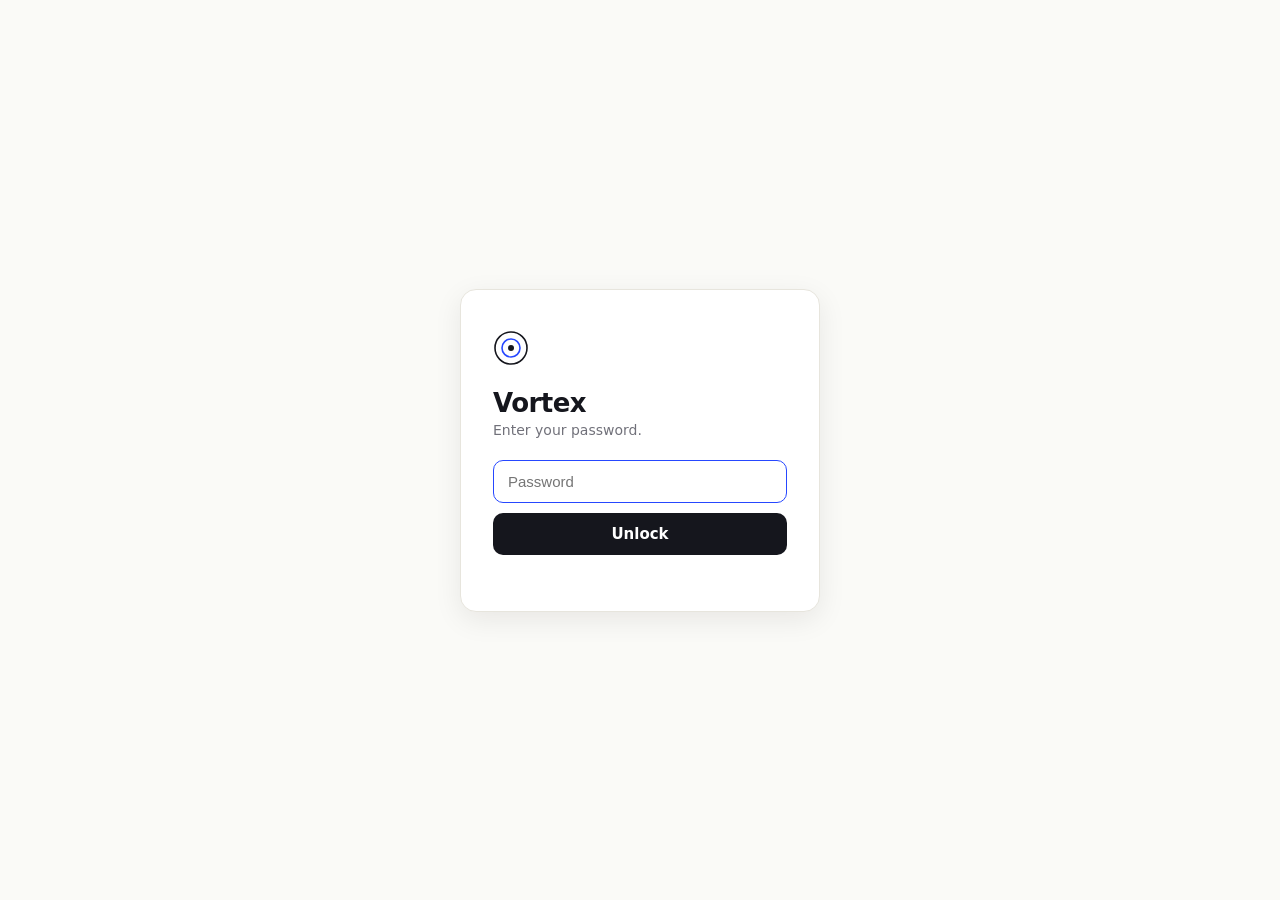
==== commit e35a17f2: "Refresh: one reliable source for every section (Google News via rss2json) Diagnostic from the iPad s" ====
--- a/index.html
+++ b/index.html
@@ -788,53 +788,35 @@
 const LEGACY_JOY_KEY = "vortex_joy_draft";
 const OVERLAY_KEY    = "vortex_overlay";
 
-// Live RSS feeds for on-command refresh (mirrors scripts/refresh-content.mjs).
-// Note: Reddit/Twitter/etc. are intentionally excluded — they 403 most CORS
-// proxies. These are all plain RSS/Atom feeds that public proxies can fetch.
-const LIVE_FEEDS = {
-  tennis: [
-    "https://www.atptour.com/en/media/rss-feed/xml-feed",
-    "https://www.tennis.com/rss/all",
-    "https://www.si.com/.rss/full/tennis",
-  ],
-  rabbit: [
-    "https://aeon.co/feed.rss",
-    "https://www.atlasobscura.com/feeds/latest",
-    "https://www.quantamagazine.org/feed/",
-  ],
-  books: [
-    "https://lithub.com/feed/",
-    "https://www.themarginalian.org/feed/",
-    "https://www.publishersweekly.com/rss/childrens.xml",
-  ],
-  author: [
-    "https://janefriedman.com/feed/",
-    "https://lithub.com/feed/",
-    "https://writerunboxed.com/feed/",
-  ],
-  engineer: [
-    "https://hackaday.com/feed/",
-    "https://makezine.com/feed/",
-    "https://blog.adafruit.com/feed/",
-  ],
-  radar: [
-    "https://www.theverge.com/rss/index.xml",
-    "https://www.wired.com/feed/rss",
-    "https://arstechnica.com/feed/",
-  ],
-  // prestige: no live feeds — the daily script keeps the seed
+// Live refresh uses Google News RSS as a single reliable source for every
+// section. Publisher-specific feeds were too brittle — half 404, half
+// 403 the public proxies, half return HTML instead of RSS. Google News
+// gives us a stable RSS endpoint that works for any topic query, and
+// rss2json gives us a JSON wrapper with permissive CORS so we don't
+// need an XML proxy chain at all in the common case.
+const NEWS_QUERIES = {
+  tennis:   "tennis ATP WTA",
+  rabbit:   "history archaeology curiosity science",
+  books:    "books new novel literature",
+  author:   "writing craft advice authors",
+  engineer: "engineering makers DIY robotics",
+  radar:    "new gadget product launch tech",
+  prestige: "youth writing contest student scholarship",
 };
-// Public CORS proxies tried in order. The daily cron fetches feeds
-// server-side without a proxy; this chain only matters for the
-// in-browser "Refresh now" button. We try a direct fetch first since
-// some feeds send permissive CORS headers; if that throws we walk
-// the proxy list.
+function googleNewsUrl(key) {
+  const q = (NEWS_QUERIES[key] || "") + " when:14d";
+  return "https://news.google.com/rss/search?q=" + encodeURIComponent(q) +
+         "&hl=en-US&gl=US&ceid=US:en";
+}
+// Same shape as before so the rest of the code is unchanged.
+const LIVE_FEEDS = Object.fromEntries(
+  Object.keys(NEWS_QUERIES).map(k => [k, [googleNewsUrl(k)]])
+);
+// XML proxy fallback chain (only used if rss2json itself fails).
 const CORS_PROXIES = [
+  (url) => "https://api.codetabs.com/v1/proxy?quest=" + encodeURIComponent(url),
   (url) => "https://corsproxy.io/?url=" + encodeURIComponent(url),
   (url) => "https://api.allorigins.win/raw?url=" + encodeURIComponent(url),
-  (url) => "https://api.codetabs.com/v1/proxy?quest=" + encodeURIComponent(url),
-  (url) => "https://thingproxy.freeboard.io/fetch/" + url,
-  (url) => "https://api.cors.lol/?url=" + encodeURIComponent(url),
 ];
 
 /* ── Section catalogue ────────────────────────────────────────── */
@@ -1220,6 +1202,63 @@
   return null;
 }
 
+function itemsFromJson(data, sectionKey) {
+  const arr = Array.isArray(data?.items) ? data.items : [];
+  const out = [];
+  for (const it of arr.slice(0, 10)) {
+    const title = stripText(it.title || "");
+    if (!title) continue;
+    const link = (it.link || "").trim() || null;
+    const desc = it.description || it.content || "";
+    // Google News descriptions end with the source name in a <font> tag.
+    const srcMatch = desc.match(/<font[^>]*>([^<]+)<\/font>\s*$/i);
+    let tag = srcMatch ? srcMatch[1].trim() : (data.feed?.title || "News");
+    if (tag.length > 22) tag = tag.slice(0, 22) + "…";
+    const bodyHtml = desc.replace(/<font[^>]*>[^<]*<\/font>\s*$/i, "");
+    const body = trimBody(bodyHtml, 320);
+    const idSeed = (link || title).replace(/[^a-z0-9]/gi, "").slice(-60);
+    out.push({
+      id: "live-" + sectionKey + "-" + idSeed,
+      tag,
+      title,
+      body: body || title,
+      link,
+      published: it.pubDate || null,
+    });
+  }
+  return out;
+}
+
+// Primary path: rss2json wraps the feed in JSON and sets permissive
+// CORS headers, so we get one short hop instead of an XML proxy chain.
+async function fetchViaRss2Json(rssUrl, sectionKey, attempts) {
+  const target = "https://api.rss2json.com/v1/api.json?count=12&rss_url=" + encodeURIComponent(rssUrl);
+  try {
+    const resp = await fetch(target, { cache: "no-store" });
+    if (!resp.ok) { attempts.push(`rss2json: HTTP ${resp.status}`); return null; }
+    const data = await resp.json();
+    if (data.status !== "ok") {
+      attempts.push(`rss2json: ${data.message || data.status || "no items"}`);
+      return null;
+    }
+    const items = itemsFromJson(data, sectionKey);
+    if (!items.length) { attempts.push("rss2json: 0 items"); return null; }
+    return items;
+  } catch (err) {
+    attempts.push(`rss2json: ${err.name === "TypeError" ? "blocked (CORS/network)" : err.message}`);
+    return null;
+  }
+}
+
+// Combined fetch: rss2json first, XML proxy chain as fallback.
+async function fetchFeedItems(url, sectionKey, attempts) {
+  const viaJson = await fetchViaRss2Json(url, sectionKey, attempts);
+  if (viaJson && viaJson.length) return viaJson;
+  const xml = await fetchFeed(url, attempts);
+  if (!xml) return [];
+  return parseRss(xml, sectionKey, url);
+}
+
 async function refreshSection(key, btn, statusEl, errorEl) {
   const urls = LIVE_FEEDS[key];
   if (!urls || !urls.length) {
@@ -1235,14 +1274,13 @@
   const perFeed = [];
   await Promise.all(urls.map(async (u) => {
     const attempts = [];
-    const xml = await fetchFeed(u, attempts);
-    if (!xml) {
+    const items = await fetchFeedItems(u, key, attempts);
+    if (!items.length) {
       failures++;
       perFeed.push({ url: u, ok: false, attempts });
       console.warn("[refresh]", shortHost(u), "all attempts failed:", attempts);
       return;
     }
-    const items = parseRss(xml, key, u);
     perFeed.push({ url: u, ok: true, count: items.length, attempts });
     fetched.push(...items);
   }));
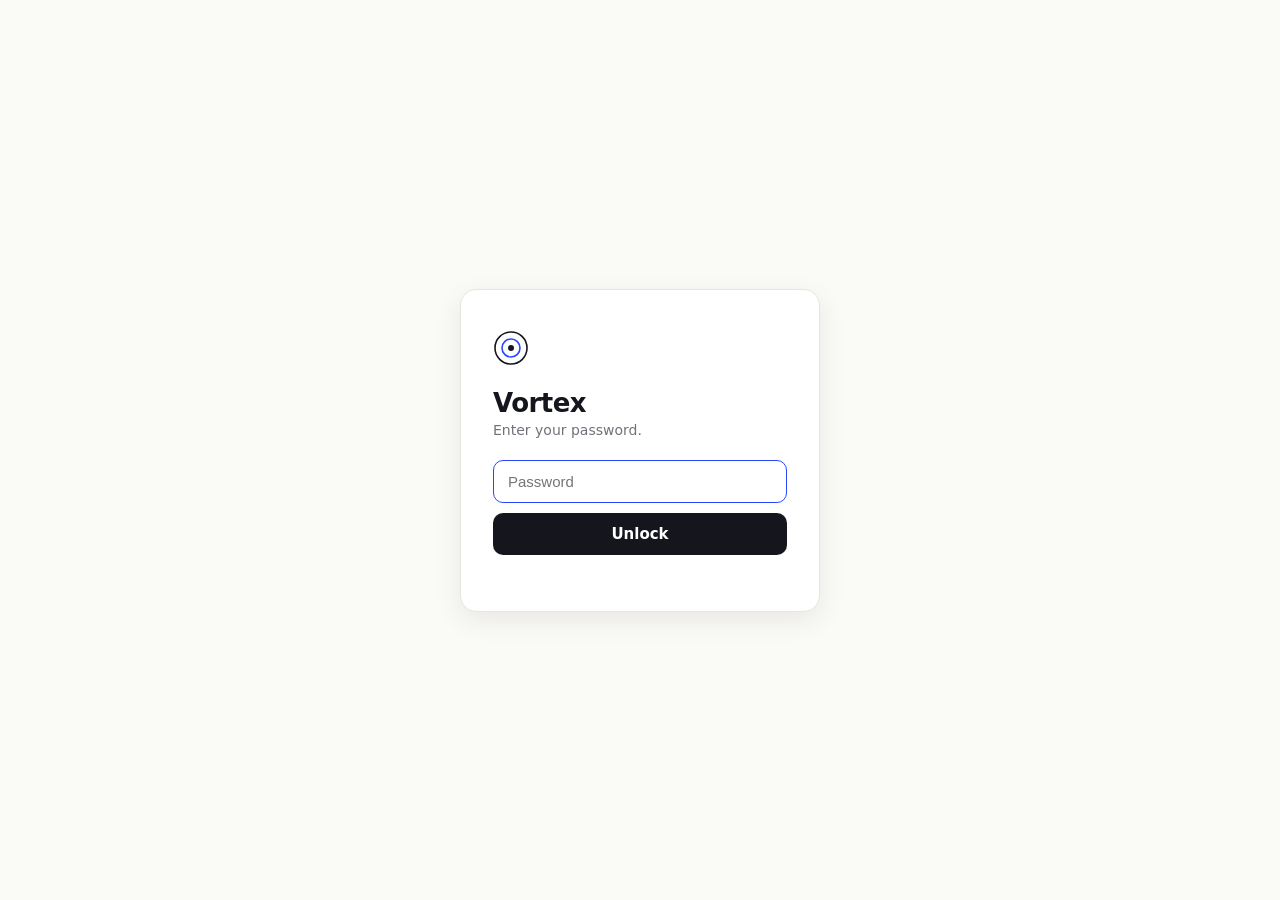
==== commit d9317606: "Add The Machine: personal goal engine (Version 1) A new Vortex module that turns a serious goal into" ====
--- a/index.html
+++ b/index.html
@@ -703,6 +703,123 @@
     .editor-shell { padding: 22px; }
     .cover-editor { grid-template-columns: 1fr; }
   }
+
+  /* ── The Machine ─────────────────────────────────────────────── */
+  .mc-bar {
+    display: flex; align-items: center; gap: 10px; flex-wrap: wrap;
+    margin-bottom: 22px;
+  }
+  .mc-bar .spacer { flex: 1; }
+  .mc-btn {
+    border: 1px solid var(--line); background: var(--surface);
+    color: var(--ink); font-weight: 600; font-size: 13.5px;
+    padding: 8px 14px; border-radius: 999px; transition: background .12s, border-color .12s;
+  }
+  .mc-btn:hover { background: var(--line-soft); }
+  .mc-btn.primary { background: var(--ink); color: var(--bg); border-color: var(--ink); }
+  .mc-btn.primary:hover { opacity: .88; }
+  .mc-btn.ghost { border-color: transparent; color: var(--muted); }
+  .mc-btn.ghost:hover { color: var(--ink); background: var(--line-soft); }
+
+  .mc-cat { display:inline-flex; align-items:center; gap:6px; font-size:12px; font-weight:700;
+    text-transform:uppercase; letter-spacing:.06em; padding:3px 9px; border-radius:999px; }
+  .mc-cat .dot { width:7px; height:7px; border-radius:50%; background: currentColor; }
+  .mc-cat.builder    { color:#2647ff; background:#eef0ff; }
+  .mc-cat.athlete    { color:#1d7a47; background:#e6f4ec; }
+  .mc-cat.creator    { color:#9b3d8c; background:#f6ecf5; }
+  .mc-cat.scholar    { color:#b07d10; background:#fbf3df; }
+  .mc-cat.discipline { color:#c9591a; background:#fbede3; }
+
+  .mc-grid { display:grid; gap:14px; }
+  @media (min-width:720px){ .mc-grid.two { grid-template-columns: 1fr 1fr; } }
+
+  .mc-card {
+    background: var(--surface); border: 1px solid var(--line);
+    border-radius: var(--radius); padding: 18px 18px;
+    box-shadow: var(--shadow-sm);
+  }
+  .mc-card h3 { margin: 0 0 2px; font-size: 16px; font-weight: 700; letter-spacing: -0.01em; }
+  .mc-card .mc-sub { color: var(--muted); font-size: 13px; margin: 0 0 12px; }
+  .mc-card.clickable { cursor: pointer; transition: border-color .12s, transform .08s; text-align:left; width:100%; }
+  .mc-card.clickable:hover { border-color: #cfccc1; }
+  .mc-card.clickable:active { transform: translateY(1px); }
+
+  .mc-arc { display:flex; align-items:center; gap:8px; font-size:12px; font-weight:700;
+    text-transform:uppercase; letter-spacing:.08em; color:var(--muted); margin-bottom:6px; }
+  .mc-status { display:inline-flex; align-items:center; gap:6px; font-size:13px; font-weight:600; }
+  .mc-status .dot { width:8px; height:8px; border-radius:50%; }
+  .mc-status.ontrack { color: var(--good); } .mc-status.ontrack .dot { background: var(--good); }
+  .mc-status.behind  { color: var(--warn); } .mc-status.behind  .dot { background: var(--warn); }
+
+  .mc-warn { background:#fbede3; border:1px solid #f0c9ad; color:#9a4313;
+    border-radius: var(--radius-sm); padding:10px 12px; font-size:13.5px; line-height:1.5; margin-bottom:14px; }
+  .mc-coach { background:#eef0ff; border:1px solid #cdd4ff; color:#23306e;
+    border-radius: var(--radius-sm); padding:10px 12px; font-size:13.5px; line-height:1.5; }
+
+  .mc-progress { height:8px; border-radius:999px; background: var(--line); overflow:hidden; margin:8px 0; }
+  .mc-progress > i { display:block; height:100%; background: var(--accent); border-radius:999px; transition: width .3s; }
+
+  .mc-metrics { display:flex; gap:18px; flex-wrap:wrap; margin-top:4px; }
+  .mc-metric { font-variant-numeric: tabular-nums; }
+  .mc-metric b { display:block; font-size:22px; font-weight:800; letter-spacing:-0.02em; }
+  .mc-metric span { font-size:11.5px; color:var(--muted); text-transform:uppercase; letter-spacing:.06em; font-weight:600; }
+
+  .mc-xp-row { display:flex; gap:8px; flex-wrap:wrap; }
+  .mc-xp { flex:1 1 120px; border:1px solid var(--line); border-radius: var(--radius-sm); padding:10px 12px; }
+  .mc-xp .lvl { font-size:11px; color:var(--muted); font-weight:700; text-transform:uppercase; letter-spacing:.06em; }
+  .mc-xp b { font-size:18px; font-weight:800; }
+
+  .mc-orders { list-style:none; margin:0; padding:0; }
+  .mc-order { border:1px solid var(--line); border-radius: var(--radius-sm); padding:12px 14px; margin-bottom:10px; }
+  .mc-order.done { opacity:.55; }
+  .mc-order .mc-order-top { display:flex; align-items:flex-start; gap:10px; }
+  .mc-order .mc-order-text { flex:1; font-size:15px; line-height:1.45; }
+  .mc-order.done .mc-order-text { text-decoration: line-through; }
+  .mc-order .mc-xp-badge { font-size:11px; font-weight:700; color:var(--save); white-space:nowrap; }
+  .mc-order-actions { display:flex; gap:8px; flex-wrap:wrap; margin-top:10px; }
+  .mc-order-actions button {
+    border:1px solid var(--line); background: var(--surface); color: var(--ink-soft);
+    font-size:12.5px; font-weight:600; padding:6px 11px; border-radius:999px;
+  }
+  .mc-order-actions button:hover { background: var(--line-soft); }
+  .mc-order-actions button.done { border-color: var(--good); color: var(--good); }
+  .mc-order-actions button.done:hover { background: var(--good); color:white; }
+
+  .mc-stage { display:flex; gap:12px; align-items:flex-start; padding:12px 0; border-top:1px solid var(--line-soft); }
+  .mc-stage:first-child { border-top:0; }
+  .mc-stage .mc-stage-num {
+    width:26px; height:26px; border-radius:50%; flex:none; display:flex; align-items:center; justify-content:center;
+    font-size:12px; font-weight:800; border:2px solid var(--line); color:var(--muted); background:var(--surface);
+  }
+  .mc-stage.done .mc-stage-num { background:var(--good); border-color:var(--good); color:white; }
+  .mc-stage.current .mc-stage-num { border-color:var(--accent); color:var(--accent); }
+  .mc-stage .mc-stage-body h4 { margin:0 0 2px; font-size:14.5px; font-weight:700; }
+  .mc-stage.current .mc-stage-body h4 { color:var(--accent); }
+  .mc-stage .mc-stage-body p { margin:0; color:var(--muted); font-size:13px; line-height:1.5; }
+
+  .mc-missions { list-style:none; margin:0; padding:0; }
+  .mc-mission { display:flex; align-items:flex-start; gap:10px; padding:10px 0; border-top:1px solid var(--line-soft); }
+  .mc-mission:first-child { border-top:0; }
+  .mc-mission input { margin-top:3px; width:17px; height:17px; flex:none; accent-color: var(--accent); }
+  .mc-mission.done .mc-mission-text { text-decoration: line-through; color: var(--muted); }
+  .mc-mission-text { font-size:14.5px; line-height:1.45; }
+
+  .mc-form label { display:block; font-size:13px; font-weight:600; color:var(--ink-soft); margin:14px 0 6px; }
+  .mc-form input[type=text], .mc-form input[type=date], .mc-form textarea, .mc-form select {
+    width:100%; padding:10px 12px; border:1.5px solid var(--line); border-radius:10px;
+    background: var(--bg); color: var(--ink); font-size:14.5px; font-family:inherit; outline:none;
+  }
+  .mc-form textarea { min-height:60px; resize:vertical; line-height:1.5; }
+  .mc-form input:focus, .mc-form textarea:focus, .mc-form select:focus { border-color: var(--accent); background:white; }
+  .mc-form .mc-cat-pick { display:flex; gap:8px; flex-wrap:wrap; }
+  .mc-form .mc-cat-pick button {
+    border:1.5px solid var(--line); background:var(--bg); color:var(--ink-soft);
+    font-weight:600; font-size:13px; padding:8px 14px; border-radius:999px;
+  }
+  .mc-form .mc-cat-pick button.sel { border-color: var(--accent); background: var(--accent-soft); color: var(--accent); }
+  .mc-spin { display:inline-block; width:15px; height:15px; border:2px solid var(--line); border-top-color:var(--accent);
+    border-radius:50%; animation: mc-spin .7s linear infinite; vertical-align:-2px; margin-right:7px; }
+  @keyframes mc-spin { to { transform: rotate(360deg); } }
 </style>
 </head>
 <body>
@@ -783,6 +900,7 @@
 const PASSWORD       = "vortex123";
 const SESSION_KEY    = "vortex_unlocked";
 const REMINDERS_KEY  = "vortex_reminders";
+const MACHINE_KEY    = "vortex_machine";
 const VOTES_KEY      = "vortex_votes";
 const STUDIO_KEY     = "vortex_studio";
 const LEGACY_JOY_KEY = "vortex_joy_draft";
@@ -1023,7 +1141,12 @@
 function buildDrawerNav() {
   drawerNav.innerHTML = "";
   drawerNav.appendChild(navBtn("home", "Dashboard"));
-  drawerNav.appendChild(navBtn("studio", "Studio"));
+  const studioLink = document.createElement("a");
+  studioLink.href = "studio.html";
+  studioLink.className = "nav-btn";
+  studioLink.innerHTML = `<span class="nav-dot"></span>Studio`;
+  drawerNav.appendChild(studioLink);
+  drawerNav.appendChild(navBtn("machine", "The Machine"));
   drawerNav.appendChild(navBtn("reminders", "Reminders"));
   drawerNav.appendChild(navBtn("starred", "Starred"));
   const sep = document.createElement("hr"); sep.className = "nav-divider"; drawerNav.appendChild(sep);
@@ -1524,6 +1647,7 @@
   if (view === "home")           return renderHome();
   if (view === "starred")        return renderStarred();
   if (view === "studio")         return renderStudioLibrary();
+  if (view === "machine")        return renderMachine();
   if (view === "reminders")      return renderReminders();
   if (view.startsWith("section:")) return renderSection(view.slice(8));
   renderHome();
@@ -1536,6 +1660,7 @@
 
   const work = document.createElement("div"); work.className = "nav-grid";
   work.appendChild(navCard("Studio",     "Write your books. Multiple drafts, autosave.",        "workspace", () => navigate("studio")));
+  work.appendChild(navCard("The Machine","Turn big goals into today's exact orders.",            "workspace", () => navigate("machine")));
   work.appendChild(navCard("Reminders",  "Things to remember. Mark them done.",                  "workspace", () => navigate("reminders")));
   work.appendChild(navCard("Starred",    "Items you've saved across sections.",                  "library",   () => navigate("starred")));
 
@@ -1776,6 +1901,764 @@
     input.value = ""; dateIn.value = ""; render(); input.focus();
   });
   render();
+}
+
+/* ════════════════════════════════════════════════════════════════
+   THE MACHINE — personal goal engine
+   Turns goals into mission maps, weekly missions, and daily orders.
+   Tracks XP, levels, streaks, and predicts pace. AI when a key is
+   set; a built-in rule engine otherwise, so it always works offline.
+   ════════════════════════════════════════════════════════════════ */
+
+const MC_CATS = [
+  { key: "builder", label: "Builder",  xp: "Builder XP",   blurb: "Make things — apps, projects, inventions." },
+  { key: "athlete", label: "Athlete",  xp: "Athlete XP",   blurb: "Sport, training, the body." },
+  { key: "creator", label: "Creator",  xp: "Creator XP",   blurb: "Write, draw, compose, design." },
+  { key: "scholar", label: "Scholar",  xp: "Scholar XP",   blurb: "Learn, study, master a subject." },
+];
+const MC_CAT_BY = Object.fromEntries(MC_CATS.map(c => [c.key, c]));
+
+function mcDefault() {
+  return {
+    settings: { provider: "claude", claudeKey: "", openaiKey: "", model: "" },
+    goals: {}, activeGoalId: null,
+    xp: { builder: 0, athlete: 0, creator: 0, scholar: 0, discipline: 0 },
+    streak: { count: 0, lastDate: null },
+  };
+}
+function loadMachine() {
+  let m; try { m = JSON.parse(localStorage.getItem(MACHINE_KEY) || "null"); } catch { m = null; }
+  if (!m || typeof m !== "object") m = mcDefault();
+  const d = mcDefault();
+  m.settings = Object.assign({}, d.settings, m.settings || {});
+  m.xp = Object.assign({}, d.xp, m.xp || {});
+  m.streak = Object.assign({}, d.streak, m.streak || {});
+  if (!m.goals) m.goals = {};
+  return m;
+}
+function saveMachine(m) { localStorage.setItem(MACHINE_KEY, JSON.stringify(m)); }
+
+const mcToday = () => new Date().toISOString().slice(0, 10);
+function mcDaysBetween(a, b) {
+  const d1 = new Date(a + "T00:00:00"), d2 = new Date(b + "T00:00:00");
+  return Math.round((d2 - d1) / 86400000);
+}
+function mcFmtDate(iso) {
+  if (!iso) return "";
+  return new Date(iso + "T00:00:00").toLocaleDateString(undefined, { month: "short", day: "numeric", year: "numeric" });
+}
+// Levels grow ~quadratically: lvl n needs 50*n*(n+1)/2 cumulative XP.
+function mcLevelFor(xp) {
+  let lvl = 1, need = 0, step = 50;
+  while (xp >= need + step) { need += step; lvl++; step += 50; }
+  return { level: lvl, into: xp - need, span: step, total: xp };
+}
+
+/* ── AI + fallback plan generation ────────────────────────────── */
+
+function mcHasKey(m) {
+  const p = m.settings.provider;
+  return !!(p === "claude" ? m.settings.claudeKey : m.settings.openaiKey).trim();
+}
+
+async function mcAICall(m, system, user) {
+  const s = m.settings;
+  if (s.provider === "openai") {
+    const res = await fetch("https://api.openai.com/v1/chat/completions", {
+      method: "POST",
+      headers: { "Content-Type": "application/json", "Authorization": "Bearer " + s.openaiKey.trim() },
+      body: JSON.stringify({
+        model: s.model || "gpt-4o-mini",
+        messages: [{ role: "system", content: system }, { role: "user", content: user }],
+        temperature: 0.6,
+      }),
+    });
+    if (!res.ok) throw new Error("OpenAI " + res.status + ": " + (await res.text()).slice(0, 200));
+    const data = await res.json();
+    return data.choices?.[0]?.message?.content || "";
+  }
+  // Claude (Anthropic), direct browser call.
+  const res = await fetch("https://api.anthropic.com/v1/messages", {
+    method: "POST",
+    headers: {
+      "Content-Type": "application/json",
+      "x-api-key": s.claudeKey.trim(),
+      "anthropic-version": "2023-06-01",
+      "anthropic-dangerous-direct-browser-access": "true",
+    },
+    body: JSON.stringify({
+      model: s.model || "claude-sonnet-4-6",
+      max_tokens: 1500,
+      system,
+      messages: [{ role: "user", content: user }],
+    }),
+  });
+  if (!res.ok) throw new Error("Claude " + res.status + ": " + (await res.text()).slice(0, 200));
+  const data = await res.json();
+  return (data.content || []).map(b => b.text || "").join("");
+}
+
+function mcParseJSON(text) {
+  if (!text) return null;
+  let t = text.trim().replace(/^```(?:json)?/i, "").replace(/```$/, "").trim();
+  const a = t.indexOf("{"), b = t.lastIndexOf("}");
+  if (a !== -1 && b !== -1) t = t.slice(a, b + 1);
+  try { return JSON.parse(t); } catch { return null; }
+}
+
+// Build a fresh plan (stages + this week's missions + today's orders).
+async function mcGeneratePlan(m, goal) {
+  if (mcHasKey(m)) {
+    try {
+      const plan = await mcAIPlan(m, goal);
+      if (plan) return plan;
+    } catch (e) { console.warn("Machine AI failed, using built-in engine:", e); }
+  }
+  return mcRulePlan(goal);
+}
+
+async function mcAIPlan(m, goal) {
+  const system =
+    "You are The Machine: a sharp, brutally useful personal goal coach for a motivated young person. " +
+    "You turn a big goal into a concrete plan. Be specific and actionable — never say 'be motivated'. " +
+    "Reply with ONLY valid JSON, no prose, matching this shape: " +
+    '{"stages":[{"name":"...","desc":"..."}],"weekly":["mission",...],"today":[{"text":"action","cat":"builder|athlete|creator|scholar|discipline","xp":10}]}. ' +
+    "Give 4-5 stages from now to the goal, 3-5 weekly missions, and 3-4 today actions. " +
+    "Each today action must be small and finishable in one session. xp is 5-25 by effort.";
+  const s = goal.setup;
+  const user =
+    `Goal: ${goal.title}\nCategory: ${goal.category}\n` +
+    `Current level: ${s.level || "?"}\nTime available: ${s.time || "?"}\nDeadline: ${s.deadline || "none"}\n` +
+    `Obstacles: ${s.obstacles || "?"}\nHates doing: ${s.hates || "?"}\nAlready does: ${s.already || "?"}\n` +
+    `Success looks like: ${s.success || "?"}`;
+  const plan = mcParseJSON(await mcAICall(m, system, user));
+  if (!plan || !Array.isArray(plan.stages) || !plan.stages.length) return null;
+  return mcNormalisePlan(plan, goal);
+}
+
+function mcNormalisePlan(plan, goal) {
+  const cat = goal.category;
+  const stages = (plan.stages || []).slice(0, 6).map(st => ({
+    id: uid(), name: String(st.name || "Stage").slice(0, 60),
+    desc: String(st.desc || "").slice(0, 200), done: false,
+  }));
+  const weekly = (plan.weekly || []).slice(0, 6).map(t => ({ id: uid(), text: String(t).slice(0, 140), done: false }));
+  const today = (plan.today || []).slice(0, 6).map(o => {
+    const oc = (typeof o === "object" ? o : {});
+    let c = (oc.cat || cat); if (!MC_CAT_BY[c] && c !== "discipline") c = cat;
+    let xp = parseInt(oc.xp, 10); if (!(xp > 0)) xp = 10; xp = Math.min(30, Math.max(5, xp));
+    return { id: uid(), text: String(oc.text || o).slice(0, 160), cat: c, xp, status: "pending", feedback: null };
+  });
+  return { stages, weekly, today };
+}
+
+// Built-in deterministic engine. Always produces a usable plan.
+function mcRulePlan(goal) {
+  const cat = goal.category;
+  const STAGE_SETS = {
+    builder: [
+      ["Foundation", "Set up tools, sketch the idea, ship one tiny working piece."],
+      ["Prototype", "Build the core feature end to end, even if rough."],
+      ["Make it real", "Polish the main flow, fix the worst bugs, test with someone."],
+      ["Ship it", "Release a usable version and gather feedback."],
+      ["Level up", "Refine, add the next big feature, make it yours."],
+    ],
+    athlete: [
+      ["Foundation", "Build base fitness and clean technique on the basics."],
+      ["Acceleration", "Raise intensity, drill weaknesses, add match/scenario practice."],
+      ["Competition mode", "Compete often, learn under pressure, track results."],
+      ["Elite refinement", "Sharpen edges, fix patterns, peak for the target."],
+    ],
+    creator: [
+      ["Foundation", "Decide the project, set a rhythm, finish a small first piece."],
+      ["Build the body", "Make the bulk of the work in steady sessions."],
+      ["Shape it", "Edit, refine, raise the quality bar."],
+      ["Finish & share", "Complete it and put it in front of real people."],
+    ],
+    scholar: [
+      ["Foundation", "Map the subject, gather sources, learn the basics cold."],
+      ["Acceleration", "Go deep on the hard parts, practise actively."],
+      ["Mastery", "Apply it to real problems, teach it back, close gaps."],
+      ["Elite refinement", "Polish, test yourself, reach the target level."],
+    ],
+  };
+  const TODAY_SETS = {
+    builder: [
+      ["Open the project and fix one visible thing", "builder", 10],
+      ["Write one new feature idea down", "creator", 5],
+      ["Work for 25 focused minutes", "discipline", 15],
+      ["Log what was hard today", "discipline", 5],
+    ],
+    athlete: [
+      ["Warm up properly, no skipping", "discipline", 5],
+      ["Drill your weakest skill for 15 minutes", "athlete", 15],
+      ["Do one focused fitness set", "athlete", 10],
+      ["Note one thing that improved", "discipline", 5],
+    ],
+    creator: [
+      ["Create for 25 minutes, no editing", "creator", 15],
+      ["Improve one thing you made before", "creator", 10],
+      ["Jot one new idea", "creator", 5],
+      ["Log what felt good or hard", "discipline", 5],
+    ],
+    scholar: [
+      ["Study one tricky topic for 25 minutes", "scholar", 15],
+      ["Do 5 practice questions or problems", "scholar", 10],
+      ["Explain one idea in your own words", "scholar", 10],
+      ["Note what you still don't get", "discipline", 5],
+    ],
+  };
+  const WEEKLY_SETS = {
+    builder: ["Finish one working screen or feature", "Test it with 2 people", "Improve the UI", "Write next week's roadmap"],
+    athlete: ["Hit every training session this week", "Improve one measurable stat", "Play one practice match", "Review and adjust the plan"],
+    creator: ["Finish a complete draft section", "Get feedback from one person", "Edit your weakest part", "Plan the next section"],
+    scholar: ["Master one full topic", "Take a self-test", "Fix your top 3 weak spots", "Map next week's topics"],
+  };
+  const ss = STAGE_SETS[cat] || STAGE_SETS.builder;
+  return {
+    stages: ss.map(([name, desc]) => ({ id: uid(), name, desc, done: false })),
+    weekly: (WEEKLY_SETS[cat] || WEEKLY_SETS.builder).map(t => ({ id: uid(), text: t, done: false })),
+    today: (TODAY_SETS[cat] || TODAY_SETS.builder).map(([text, c, xp]) => ({ id: uid(), text, cat: c, xp, status: "pending", feedback: null })),
+  };
+}
+
+// Regenerate today's orders for the active day (built-in or AI).
+async function mcRefreshToday(m, goal) {
+  let today = null;
+  if (mcHasKey(m)) {
+    try {
+      const plan = await mcAIPlan(m, goal);
+      if (plan && plan.today.length) today = plan.today;
+    } catch (e) { console.warn("Machine today refresh failed:", e); }
+  }
+  if (!today) today = mcRulePlan(goal).today;
+  goal.today = { date: mcToday(), orders: today };
+}
+
+/* ── Prediction + adaptation ──────────────────────────────────── */
+
+function mcPredict(goal) {
+  const stages = goal.stages || [];
+  const doneCount = stages.filter(s => s.done).length;
+  const curIdx = Math.min(doneCount, stages.length - 1);
+  const log = goal.log || [];
+  const doneEvents = log.filter(e => e.type === "done");
+  const days = goal.createdAt ? Math.max(1, mcDaysBetween(goal.createdAt.slice(0, 10), mcToday()) + 1) : 1;
+  const perDay = doneEvents.length / days;          // actions completed per day
+  const remainingStages = stages.length - doneCount;
+  if (remainingStages <= 0) return { msg: "Goal complete. Every stage cleared.", behind: false };
+  // Rough model: ~12 completed actions advance a stage.
+  const actionsPerStage = 12;
+  if (perDay < 0.15) {
+    return { behind: true, msg: "Not much movement yet. Knock out today's orders and a pace will appear." };
+  }
+  const etaNext = Math.ceil(actionsPerStage / Math.max(0.2, perDay));
+  const dayWord = n => n + (n === 1 ? " day" : " days");
+  let msg = `At this pace, you'll reach Stage ${curIdx + 2 <= stages.length ? curIdx + 2 : stages.length} in about ${dayWord(etaNext)}.`;
+  let behind = false;
+  if (goal.setup && goal.setup.deadline) {
+    const left = mcDaysBetween(mcToday(), goal.setup.deadline);
+    const need = etaNext * Math.max(1, remainingStages);
+    if (left > 0 && need > left) {
+      behind = true;
+      msg = `Pace too slow for your deadline (${dayWord(need)} needed, ${dayWord(left)} left). Shrink missions or add sessions.`;
+    }
+  }
+  return { behind, msg };
+}
+
+function mcCoachLine(goal) {
+  const t = goal.today;
+  if (!t || !t.orders.length) return "Generate today's orders to get moving.";
+  const done = t.orders.filter(o => o.status === "done").length;
+  const hard = t.orders.filter(o => o.feedback === "hard").length;
+  const easy = t.orders.filter(o => o.feedback === "easy").length;
+  if (done === t.orders.length) return "All orders cleared. That's a full day. Tomorrow gets a touch harder.";
+  if (hard >= 2) return "Today felt heavy — tomorrow's orders will be smaller. Just keep showing up.";
+  if (easy >= 2) return "Too easy? Good. The Machine will push harder next round.";
+  if (done > 0) return `${done}/${t.orders.length} done. Finish the rest — momentum is the whole game.`;
+  return "Start with the smallest order. One done beats a perfect plan.";
+}
+
+function mcAwardXP(m, cat, amount) {
+  if (m.xp[cat] == null) cat = "discipline";
+  m.xp[cat] = (m.xp[cat] || 0) + amount;
+}
+function mcBumpStreak(m) {
+  const today = mcToday();
+  if (m.streak.lastDate === today) return;
+  const y = new Date(); y.setDate(y.getDate() - 1);
+  const yStr = y.toISOString().slice(0, 10);
+  m.streak.count = (m.streak.lastDate === yStr) ? (m.streak.count + 1) : 1;
+  m.streak.lastDate = today;
+}
+
+// Adapt difficulty of the orders based on a feedback signal.
+function mcAdapt(goal, order, signal) {
+  order.feedback = signal;
+  if (signal === "easy") order.xp = Math.min(30, order.xp + 3);
+  if (signal === "hard") order.xp = Math.max(5, order.xp - 2);
+}
+
+/* ── Views ────────────────────────────────────────────────────── */
+
+function renderMachine() {
+  const m = loadMachine();
+  const goals = Object.values(m.goals).sort((a, b) => b.createdAt.localeCompare(a.createdAt));
+  const head = pageHead("The Machine", "Turn big goals into today's exact orders.");
+
+  const bar = document.createElement("div"); bar.className = "mc-bar";
+  const newBtn = document.createElement("button"); newBtn.className = "mc-btn primary"; newBtn.textContent = "+ New goal";
+  newBtn.addEventListener("click", () => mcNewGoalFlow());
+  const setBtn = document.createElement("button"); setBtn.className = "mc-btn ghost"; setBtn.textContent = "⚙ Settings";
+  setBtn.addEventListener("click", () => mcSettingsModal());
+  const spacer = document.createElement("div"); spacer.className = "spacer";
+  bar.append(newBtn, spacer, setBtn);
+
+  if (!goals.length) {
+    const empty = document.createElement("div"); empty.className = "empty";
+    empty.innerHTML = `<strong>No goals yet.</strong>Add a serious goal and The Machine builds your mission map, weekly missions, and today's orders.`;
+    main.replaceChildren(head, bar, empty);
+    return;
+  }
+
+  const active = m.goals[m.activeGoalId] || goals[0];
+  m.activeGoalId = active.id; saveMachine(m);
+
+  // Command Centre card for the active goal.
+  const cmd = mcCommandCard(m, active);
+
+  // XP / levels.
+  const xpCard = document.createElement("div"); xpCard.className = "mc-card";
+  xpCard.innerHTML = `<h3>Levels</h3><p class="mc-sub">XP from every order you complete.</p>`;
+  const xpRow = document.createElement("div"); xpRow.className = "mc-xp-row";
+  for (const c of MC_CATS.concat([{ key: "discipline", label: "Discipline" }])) {
+    const lv = mcLevelFor(m.xp[c.key] || 0);
+    const box = document.createElement("div"); box.className = "mc-xp";
+    box.innerHTML = `<div class="lvl">${escapeHtml(c.label)}</div><b>Lv ${lv.level}</b>
+      <div class="mc-progress"><i style="width:${Math.round(lv.into / lv.span * 100)}%"></i></div>
+      <div class="lvl" style="text-transform:none">${lv.into}/${lv.span} XP</div>`;
+    xpRow.appendChild(box);
+  }
+  xpCard.appendChild(xpRow);
+
+  // Other goals list.
+  const others = goals.filter(g => g.id !== active.id);
+  const listWrap = document.createElement("div");
+  if (others.length) {
+    const lab = document.createElement("div"); lab.className = "group-label"; lab.textContent = "All goals";
+    const grid = document.createElement("div"); grid.className = "mc-grid two";
+    for (const g of goals) grid.appendChild(mcGoalMiniCard(m, g));
+    listWrap.append(lab, grid);
+  }
+
+  main.replaceChildren(head, bar, cmd, xpCard, listWrap);
+}
+
+function mcCommandCard(m, goal) {
+  const card = document.createElement("div"); card.className = "mc-card";
+  const cat = MC_CAT_BY[goal.category] || MC_CATS[0];
+  const stages = goal.stages || [];
+  const doneCount = stages.filter(s => s.done).length;
+  const curStage = stages[Math.min(doneCount, stages.length - 1)];
+  const pred = mcPredict(goal);
+  const pendingToday = (goal.today && goal.today.date === mcToday())
+    ? goal.today.orders.filter(o => o.status === "pending").length : null;
+
+  card.innerHTML = `
+    <div class="mc-arc"><span class="mc-cat ${cat.key}"><span class="dot"></span>${escapeHtml(cat.label)} Arc</span></div>
+    <h3>${escapeHtml(goal.title)}</h3>
+    <p class="mc-sub">Main mission: ${escapeHtml(curStage ? curStage.name : "—")} · Stage ${Math.min(doneCount + 1, stages.length)}/${stages.length}</p>
+    <div class="mc-progress"><i style="width:${stages.length ? Math.round(doneCount / stages.length * 100) : 0}%"></i></div>
+    <div class="mc-metrics">
+      <div class="mc-metric"><b>${pendingToday == null ? "—" : pendingToday}</b><span>Orders today</span></div>
+      <div class="mc-metric"><b>${m.streak.count}🔥</b><span>Day streak</span></div>
+      <div class="mc-metric"><b>${doneCount}/${stages.length}</b><span>Stages</span></div>
+    </div>
+  `;
+  if (pred.behind) {
+    const w = document.createElement("div"); w.className = "mc-warn"; w.textContent = "⚠ " + pred.msg;
+    card.appendChild(w);
+  }
+  const actions = document.createElement("div"); actions.className = "mc-order-actions"; actions.style.marginTop = "14px";
+  const todayBtn = document.createElement("button"); todayBtn.className = "done"; todayBtn.textContent = "Today's orders →";
+  todayBtn.addEventListener("click", () => renderToday(goal.id));
+  const goalBtn = document.createElement("button"); goalBtn.textContent = "Goal screen";
+  goalBtn.addEventListener("click", () => renderGoalScreen(goal.id));
+  const revBtn = document.createElement("button"); revBtn.textContent = "Weekly review";
+  revBtn.addEventListener("click", () => renderReview(goal.id));
+  actions.append(todayBtn, goalBtn, revBtn);
+  card.appendChild(actions);
+  return card;
+}
+
+function mcGoalMiniCard(m, goal) {
+  const cat = MC_CAT_BY[goal.category] || MC_CATS[0];
+  const stages = goal.stages || [];
+  const doneCount = stages.filter(s => s.done).length;
+  const b = document.createElement("button"); b.className = "mc-card clickable";
+  const isActive = goal.id === m.activeGoalId;
+  b.innerHTML = `
+    <div class="mc-arc"><span class="mc-cat ${cat.key}"><span class="dot"></span>${escapeHtml(cat.label)}</span>${isActive ? ' · active' : ''}</div>
+    <h3>${escapeHtml(goal.title)}</h3>
+    <p class="mc-sub">Stage ${Math.min(doneCount + 1, stages.length)}/${stages.length}</p>
+    <div class="mc-progress"><i style="width:${stages.length ? Math.round(doneCount / stages.length * 100) : 0}%"></i></div>
+  `;
+  b.addEventListener("click", () => {
+    const mm = loadMachine(); mm.activeGoalId = goal.id; saveMachine(mm); renderGoalScreen(goal.id);
+  });
+  return b;
+}
+
+/* New goal: setup questions → generate plan. */
+function mcNewGoalFlow() {
+  openModal((modal, close) => {
+    let cat = "builder";
+    const h = document.createElement("h3"); h.textContent = "New goal"; modal.appendChild(h);
+    const sub = document.createElement("p"); sub.className = "modal-sub";
+    sub.textContent = "Answer a few questions. The Machine builds the plan."; modal.appendChild(sub);
+    const form = document.createElement("div"); form.className = "mc-form";
+    form.innerHTML = `
+      <label>The goal (be specific)</label>
+      <input type="text" id="mc-g-title" placeholder="e.g. Reach Top 100 11U tennis" />
+      <label>Type</label>
+      <div class="mc-cat-pick" id="mc-g-cat"></div>
+      <label>Current level</label>
+      <input type="text" id="mc-g-level" placeholder="Where are you now?" />
+      <label>Time available</label>
+      <input type="text" id="mc-g-time" placeholder="e.g. 1 hour on weekdays" />
+      <label>Deadline (optional)</label>
+      <input type="date" id="mc-g-deadline" />
+      <label>Biggest obstacle</label>
+      <input type="text" id="mc-g-obstacles" placeholder="What gets in the way?" />
+      <label>What you hate doing</label>
+      <input type="text" id="mc-g-hates" placeholder="The Machine avoids piling this on" />
+      <label>What you already do</label>
+      <input type="text" id="mc-g-already" placeholder="Current habits worth keeping" />
+      <label>What success looks like</label>
+      <textarea id="mc-g-success" placeholder="How you'll know you made it"></textarea>
+    `;
+    modal.appendChild(form);
+    const catWrap = form.querySelector("#mc-g-cat");
+    for (const c of MC_CATS) {
+      const cb = document.createElement("button"); cb.type = "button"; cb.textContent = c.label;
+      cb.className = c.key === cat ? "sel" : ""; cb.title = c.blurb;
+      cb.addEventListener("click", () => { cat = c.key; catWrap.querySelectorAll("button").forEach(x => x.classList.remove("sel")); cb.classList.add("sel"); });
+      catWrap.appendChild(cb);
+    }
+    const actions = document.createElement("div"); actions.className = "modal-actions";
+    const cancel = document.createElement("button"); cancel.className = "btn-cancel"; cancel.textContent = "Cancel";
+    cancel.addEventListener("click", () => close(null));
+    const ok = document.createElement("button"); ok.className = "btn-ok"; ok.textContent = "Build my plan";
+    ok.addEventListener("click", async () => {
+      const val = id => (form.querySelector("#" + id).value || "").trim();
+      const title = val("mc-g-title");
+      if (!title) { form.querySelector("#mc-g-title").focus(); return; }
+      ok.disabled = true; cancel.disabled = true;
+      ok.innerHTML = `<span class="mc-spin"></span>Building…`;
+      const m = loadMachine();
+      const goal = {
+        id: uid(), title, category: cat, createdAt: new Date().toISOString(),
+        setup: {
+          level: val("mc-g-level"), time: val("mc-g-time"), deadline: val("mc-g-deadline"),
+          obstacles: val("mc-g-obstacles"), hates: val("mc-g-hates"),
+          already: val("mc-g-already"), success: val("mc-g-success"),
+        },
+        notes: "", log: [], currentStageIndex: 0,
+      };
+      const plan = await mcGeneratePlan(m, goal);
+      goal.stages = plan.stages;
+      goal.weekly = { weekStart: mcToday(), missions: plan.weekly };
+      goal.today = { date: mcToday(), orders: plan.today };
+      m.goals[goal.id] = goal; m.activeGoalId = goal.id; saveMachine(m);
+      close(null); renderGoalScreen(goal.id);
+    });
+    actions.append(cancel, ok); modal.appendChild(actions);
+  });
+}
+
+function mcBackBar(label, onBack) {
+  const bar = document.createElement("div"); bar.className = "mc-bar";
+  const back = document.createElement("button"); back.className = "mc-btn"; back.textContent = "← " + label;
+  back.addEventListener("click", onBack);
+  bar.appendChild(back);
+  return bar;
+}
+
+function renderGoalScreen(goalId) {
+  const m = loadMachine();
+  const goal = m.goals[goalId]; if (!goal) return renderMachine();
+  m.activeGoalId = goalId; saveMachine(m);
+  const cat = MC_CAT_BY[goal.category] || MC_CATS[0];
+  const stages = goal.stages || [];
+  const doneCount = stages.filter(s => s.done).length;
+  const pred = mcPredict(goal);
+
+  const head = pageHead(goal.title, (cat.label + " Arc") + (goal.setup.deadline ? " · deadline " + mcFmtDate(goal.setup.deadline) : ""));
+  const bar = mcBackBar("Command centre", () => renderMachine());
+  const todayBtn = document.createElement("button"); todayBtn.className = "mc-btn primary"; todayBtn.textContent = "Today's orders";
+  todayBtn.addEventListener("click", () => renderToday(goalId));
+  const revBtn = document.createElement("button"); revBtn.className = "mc-btn"; revBtn.textContent = "Weekly review";
+  revBtn.addEventListener("click", () => renderReview(goalId));
+  const delBtn = document.createElement("button"); delBtn.className = "mc-btn ghost"; delBtn.textContent = "Delete goal";
+  delBtn.addEventListener("click", async () => {
+    if (await confirmModal({ title: "Delete this goal?", subtitle: "Its plan and progress are removed.", okLabel: "Delete", danger: true })) {
+      const mm = loadMachine(); delete mm.goals[goalId];
+      if (mm.activeGoalId === goalId) mm.activeGoalId = Object.keys(mm.goals)[0] || null;
+      saveMachine(mm); renderMachine();
+    }
+  });
+  const sp = document.createElement("div"); sp.className = "spacer";
+  bar.append(todayBtn, revBtn, sp, delBtn);
+
+  // Mission map.
+  const mapCard = document.createElement("div"); mapCard.className = "mc-card";
+  mapCard.innerHTML = `<h3>Mission map</h3><p class="mc-sub">${doneCount}/${stages.length} stages cleared</p>
+    <div class="mc-progress"><i style="width:${stages.length ? Math.round(doneCount / stages.length * 100) : 0}%"></i></div>`;
+  stages.forEach((st, i) => {
+    const isDone = st.done, isCur = !isDone && i === doneCount;
+    const row = document.createElement("div"); row.className = "mc-stage" + (isDone ? " done" : isCur ? " current" : "");
+    row.innerHTML = `<div class="mc-stage-num">${isDone ? "✓" : i + 1}</div>
+      <div class="mc-stage-body"><h4>${escapeHtml(st.name)}</h4><p>${escapeHtml(st.desc || "")}</p></div>`;
+    const toggle = document.createElement("button"); toggle.className = "mc-btn ghost"; toggle.style.flex = "none";
+    toggle.textContent = isDone ? "Undo" : "Mark done";
+    toggle.addEventListener("click", () => {
+      const mm = loadMachine(); const g = mm.goals[goalId];
+      g.stages[i].done = !g.stages[i].done; saveMachine(mm); renderGoalScreen(goalId);
+    });
+    row.appendChild(toggle);
+    mapCard.appendChild(row);
+  });
+
+  // Coach + prediction.
+  const coach = document.createElement("div"); coach.className = "mc-card";
+  coach.innerHTML = `<h3>AI coach</h3>`;
+  const predEl = document.createElement("div"); predEl.className = pred.behind ? "mc-warn" : "mc-coach";
+  predEl.textContent = (pred.behind ? "⚠ " : "") + pred.msg; coach.appendChild(predEl);
+  const cl = document.createElement("div"); cl.className = "mc-coach"; cl.style.marginTop = "10px";
+  cl.textContent = mcCoachLine(goal); coach.appendChild(cl);
+
+  // Weekly plan.
+  const weekCard = mcWeeklyCard(m, goal, () => renderGoalScreen(goalId));
+
+  // Notes.
+  const notesCard = document.createElement("div"); notesCard.className = "mc-card";
+  notesCard.innerHTML = `<h3>Notes</h3>`;
+  const ta = document.createElement("textarea"); ta.className = ""; ta.style.cssText =
+    "width:100%;min-height:90px;border:1.5px solid var(--line);border-radius:10px;padding:10px 12px;font:inherit;font-size:14px;background:var(--bg);resize:vertical;outline:none;";
+  ta.value = goal.notes || ""; ta.placeholder = "Anything worth remembering about this goal…";
+  ta.addEventListener("change", () => { const mm = loadMachine(); mm.goals[goalId].notes = ta.value; saveMachine(mm); });
+  notesCard.appendChild(ta);
+
+  const grid = document.createElement("div"); grid.className = "mc-grid two";
+  grid.append(mapCard, coach, weekCard, notesCard);
+  main.replaceChildren(head, bar, grid);
+}
+
+function mcWeeklyCard(m, goal, rerender) {
+  const card = document.createElement("div"); card.className = "mc-card";
+  const w = goal.weekly || { missions: [] };
+  const done = w.missions.filter(x => x.done).length;
+  card.innerHTML = `<h3>This week's missions</h3><p class="mc-sub">${done}/${w.missions.length} done · week of ${mcFmtDate(w.weekStart)}</p>`;
+  const ul = document.createElement("ul"); ul.className = "mc-missions";
+  w.missions.forEach((mi, i) => {
+    const li = document.createElement("li"); li.className = "mc-mission" + (mi.done ? " done" : "");
+    const cb = document.createElement("input"); cb.type = "checkbox"; cb.checked = mi.done;
+    cb.addEventListener("change", () => {
+      const mm = loadMachine(); const g = mm.goals[goal.id];
+      g.weekly.missions[i].done = cb.checked;
+      if (cb.checked) { mcAwardXP(mm, "discipline", 10); g.log = g.log || []; g.log.push({ type: "mission", date: mcToday() }); }
+      saveMachine(mm); rerender();
+    });
+    const tx = document.createElement("div"); tx.className = "mc-mission-text"; tx.textContent = mi.text;
+    li.append(cb, tx); ul.appendChild(li);
+  });
+  card.appendChild(ul);
+  return card;
+}
+
+function renderToday(goalId) {
+  const m = loadMachine();
+  const goal = m.goals[goalId]; if (!goal) return renderMachine();
+  m.activeGoalId = goalId;
+
+  // Roll over to a fresh day if needed.
+  if (!goal.today || goal.today.date !== mcToday()) {
+    main.replaceChildren(pageHead("Today's Orders", "Building today's orders…"));
+    mcRefreshToday(m, goal).then(() => { saveMachine(m); renderToday(goalId); });
+    return;
+  }
+  saveMachine(m);
+
+  const head = pageHead("Today's Orders", "Only what matters today. Nothing else.");
+  const bar = mcBackBar("Goal screen", () => renderGoalScreen(goalId));
+  const regen = document.createElement("button"); regen.className = "mc-btn ghost"; regen.textContent = "↻ New orders";
+  regen.addEventListener("click", async () => {
+    regen.disabled = true; regen.innerHTML = `<span class="mc-spin"></span>`;
+    const mm = loadMachine(); await mcRefreshToday(mm, mm.goals[goalId]); saveMachine(mm); renderToday(goalId);
+  });
+  const sp = document.createElement("div"); sp.className = "spacer"; bar.append(sp, regen);
+
+  const card = document.createElement("div"); card.className = "mc-card";
+  const orders = goal.today.orders;
+  const doneN = orders.filter(o => o.status === "done").length;
+  card.innerHTML = `<h3>${escapeHtml(goal.title)}</h3><p class="mc-sub">${doneN}/${orders.length} orders done today</p>`;
+  const ul = document.createElement("ul"); ul.className = "mc-orders";
+
+  orders.forEach((o, i) => {
+    const li = document.createElement("li"); li.className = "mc-order" + (o.status !== "pending" ? " done" : "");
+    const cat = MC_CAT_BY[o.cat];
+    const catTag = cat ? `<span class="mc-cat ${cat.key}"><span class="dot"></span>${escapeHtml(cat.label)}</span>` :
+      `<span class="mc-cat discipline"><span class="dot"></span>Discipline</span>`;
+    const top = document.createElement("div"); top.className = "mc-order-top";
+    top.innerHTML = `<div class="mc-order-text">${escapeHtml(o.text)}<div style="margin-top:6px">${catTag}</div></div>
+      <div class="mc-xp-badge">+${o.xp} XP</div>`;
+    li.appendChild(top);
+
+    if (o.status === "pending") {
+      const acts = document.createElement("div"); acts.className = "mc-order-actions";
+      const mk = (label, cls, fn) => { const b = document.createElement("button"); if (cls) b.className = cls; b.textContent = label; b.addEventListener("click", fn); return b; };
+      acts.append(
+        mk("✓ Done", "done", () => mcCompleteOrder(goalId, i, "done")),
+        mk("Too easy", "", () => mcCompleteOrder(goalId, i, "done", "easy")),
+        mk("Too hard", "", () => mcCompleteOrder(goalId, i, "done", "hard")),
+        mk("Skip", "", () => mcSkipOrder(goalId, i)),
+      );
+      li.appendChild(acts);
+    } else {
+      const tag = document.createElement("div"); tag.style.cssText = "margin-top:8px;font-size:12.5px;font-weight:600;color:var(--muted)";
+      tag.textContent = o.status === "skipped" ? "Skipped" + (o.feedback ? " — " + o.feedback : "") : "Done" + (o.feedback === "easy" ? " · too easy" : o.feedback === "hard" ? " · too hard" : "");
+      li.appendChild(tag);
+    }
+    ul.appendChild(li);
+  });
+  card.appendChild(ul);
+
+  const coach = document.createElement("div"); coach.className = "mc-coach"; coach.style.marginTop = "14px";
+  coach.textContent = mcCoachLine(goal); card.appendChild(coach);
+
+  main.replaceChildren(head, bar, card);
+}
+
+function mcCompleteOrder(goalId, i, status, signal) {
+  const m = loadMachine(); const goal = m.goals[goalId]; if (!goal) return;
+  const o = goal.today.orders[i]; if (!o || o.status !== "pending") return;
+  o.status = status;
+  if (signal) mcAdapt(goal, o, signal);
+  mcAwardXP(m, o.cat, o.xp);
+  mcBumpStreak(m);
+  goal.log = goal.log || [];
+  goal.log.push({ type: "done", date: mcToday(), cat: o.cat, xp: o.xp, feedback: signal || null });
+  saveMachine(m); renderToday(goalId);
+}
+
+function mcSkipOrder(goalId, i) {
+  pickModal({
+    title: "Skip — why?", subtitle: "The Machine uses this to change the task.",
+    options: [
+      { label: "Too hard", value: "too hard" },
+      { label: "Too boring", value: "boring" },
+      { label: "Not clear", value: "unclear" },
+      { label: "Not important", value: "not important" },
+    ],
+  }).then(reason => {
+    if (!reason) return;
+    const m = loadMachine(); const goal = m.goals[goalId]; if (!goal) return;
+    const o = goal.today.orders[i]; if (!o) return;
+    o.status = "skipped"; o.feedback = reason;
+    // Adapt: replace with an easier/clearer version next time it's hard/unclear.
+    if (reason === "too hard" || reason === "unclear") {
+      o.text = "Open it and do the smallest possible first step";
+      o.xp = Math.max(5, o.xp - 3);
+    }
+    goal.log = goal.log || []; goal.log.push({ type: "skip", date: mcToday(), reason });
+    saveMachine(m); renderToday(goalId);
+  });
+}
+
+function renderReview(goalId) {
+  const m = loadMachine(); const goal = m.goals[goalId]; if (!goal) return renderMachine();
+  const head = pageHead("Weekly Review", "What worked, what you avoided, what changes.");
+  const bar = mcBackBar("Goal screen", () => renderGoalScreen(goalId));
+
+  const log = goal.log || [];
+  const weekStart = (goal.weekly && goal.weekly.weekStart) || mcToday();
+  const since = log.filter(e => e.date >= weekStart);
+  const completed = since.filter(e => e.type === "done");
+  const skipped = since.filter(e => e.type === "skip");
+  const missions = (goal.weekly && goal.weekly.missions) || [];
+  const missDone = missions.filter(x => x.done);
+  const easier = completed.filter(e => e.feedback === "easy").length;
+
+  const card = document.createElement("div"); card.className = "mc-card";
+  card.innerHTML = `
+    <h3>Week of ${mcFmtDate(weekStart)}</h3>
+    <div class="mc-metrics" style="margin:12px 0">
+      <div class="mc-metric"><b>${completed.length}</b><span>Orders done</span></div>
+      <div class="mc-metric"><b>${missDone.length}/${missions.length}</b><span>Missions</span></div>
+      <div class="mc-metric"><b>${skipped.length}</b><span>Skipped</span></div>
+    </div>
+    <p class="mc-sub" style="margin-bottom:6px"><b>What got easier:</b> ${easier ? easier + " orders felt too easy — pushing harder." : "nothing flagged yet."}</p>
+    <p class="mc-sub" style="margin-bottom:6px"><b>What you avoided:</b> ${skipped.length ? escapeHtml(skipped.map(s => s.reason).join(", ")) : "nothing — clean week."}</p>
+  `;
+  const coach = document.createElement("div"); coach.className = "mc-coach";
+  coach.textContent = mcPredict(goal).msg; card.appendChild(coach);
+
+  const startBtn = document.createElement("button"); startBtn.className = "mc-btn primary"; startBtn.style.marginTop = "16px";
+  startBtn.textContent = "Start next week →";
+  startBtn.addEventListener("click", async () => {
+    startBtn.disabled = true; startBtn.innerHTML = `<span class="mc-spin"></span>Building next week…`;
+    const mm = loadMachine(); const g = mm.goals[goalId];
+    const plan = await mcGeneratePlan(mm, g);
+    g.weekly = { weekStart: mcToday(), missions: plan.weekly };
+    g.today = { date: mcToday(), orders: plan.today };
+    saveMachine(mm); renderGoalScreen(goalId);
+  });
+  card.appendChild(startBtn);
+
+  main.replaceChildren(head, bar, card);
+}
+
+function mcSettingsModal() {
+  const m = loadMachine();
+  openModal((modal, close) => {
+    const h = document.createElement("h3"); h.textContent = "Machine settings"; modal.appendChild(h);
+    const sub = document.createElement("p"); sub.className = "modal-sub";
+    sub.textContent = "Add an AI key for richer plans. Keys stay in this browser only. Without one, the built-in engine is used.";
+    modal.appendChild(sub);
+    const form = document.createElement("div"); form.className = "mc-form";
+    form.innerHTML = `
+      <label>AI provider</label>
+      <select id="mc-s-provider">
+        <option value="claude">Claude (Anthropic)</option>
+        <option value="openai">OpenAI (GPT)</option>
+      </select>
+      <label>Claude API key</label>
+      <input type="text" id="mc-s-claude" placeholder="sk-ant-…" autocomplete="off" />
+      <label>OpenAI API key</label>
+      <input type="text" id="mc-s-openai" placeholder="sk-…" autocomplete="off" />
+      <label>Model (optional)</label>
+      <input type="text" id="mc-s-model" placeholder="default per provider" />
+    `;
+    modal.appendChild(form);
+    form.querySelector("#mc-s-provider").value = m.settings.provider;
+    form.querySelector("#mc-s-claude").value = m.settings.claudeKey;
+    form.querySelector("#mc-s-openai").value = m.settings.openaiKey;
+    form.querySelector("#mc-s-model").value = m.settings.model;
+    const actions = document.createElement("div"); actions.className = "modal-actions";
+    const cancel = document.createElement("button"); cancel.className = "btn-cancel"; cancel.textContent = "Cancel";
+    cancel.addEventListener("click", () => close(null));
+    const ok = document.createElement("button"); ok.className = "btn-ok"; ok.textContent = "Save";
+    ok.addEventListener("click", () => {
+      const mm = loadMachine();
+      mm.settings.provider = form.querySelector("#mc-s-provider").value;
+      mm.settings.claudeKey = form.querySelector("#mc-s-claude").value.trim();
+      mm.settings.openaiKey = form.querySelector("#mc-s-openai").value.trim();
+      mm.settings.model = form.querySelector("#mc-s-model").value.trim();
+      saveMachine(mm); close(null);
+    });
+    actions.append(cancel, ok); modal.appendChild(actions);
+  });
 }
 
 /* ── Studio: library ──────────────────────────────────────────── */
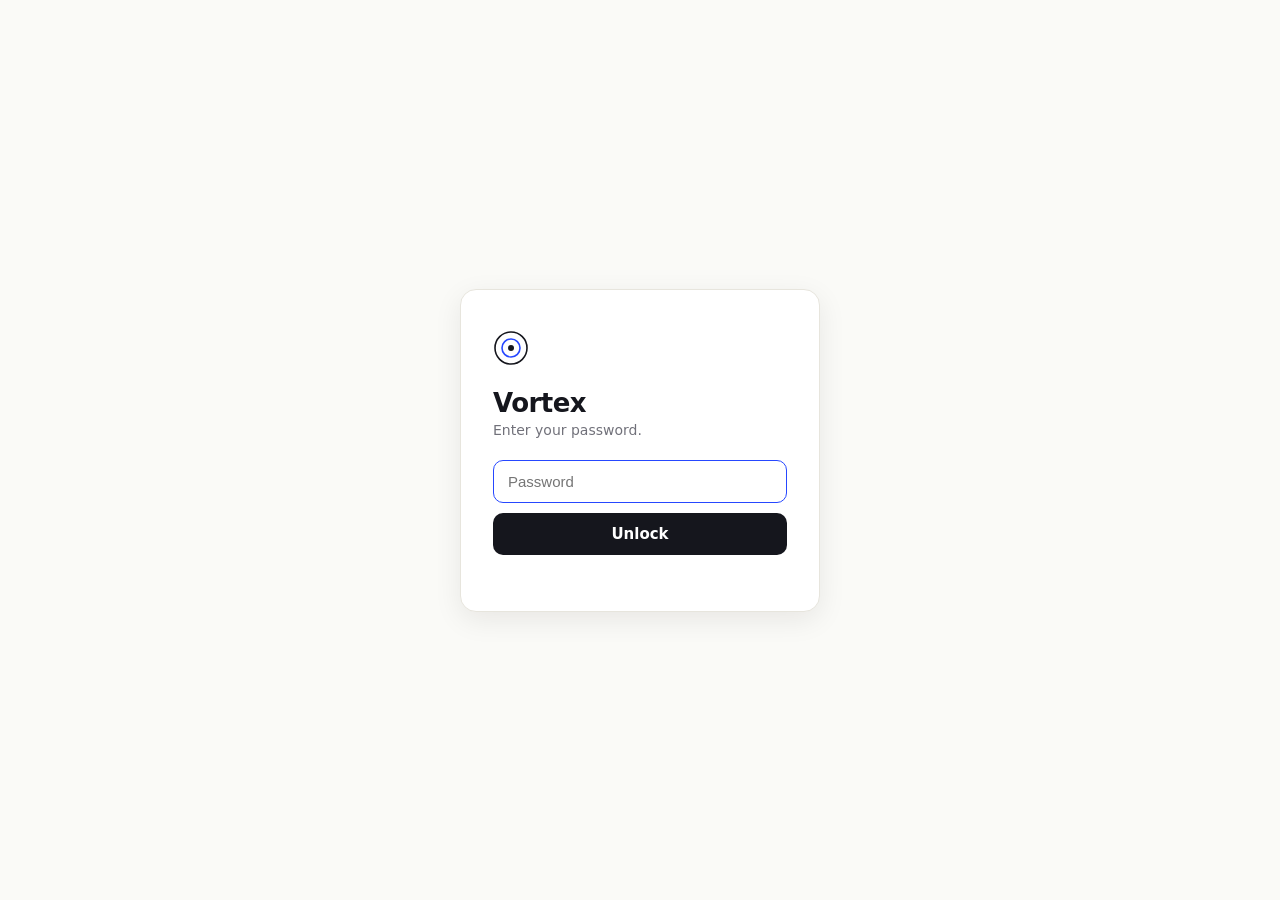
==== commit 37092ef5: "Add CubeFlow: structured speedcubing trainer (PLL) A new Vortex module for cubing practice, built on" ====
--- a/index.html
+++ b/index.html
@@ -820,6 +820,86 @@
   .mc-spin { display:inline-block; width:15px; height:15px; border:2px solid var(--line); border-top-color:var(--accent);
     border-radius:50%; animation: mc-spin .7s linear infinite; vertical-align:-2px; margin-right:7px; }
   @keyframes mc-spin { to { transform: rotate(360deg); } }
+
+  /* ── CubeFlow (colorful light) ───────────────────────────────── */
+  .cf-wrap { --cf1:#ff2d6b; --cf2:#7b2dff; --cf3:#00b3ff; --cf4:#13c47a; --cf5:#ffb000; }
+  .cf-hero {
+    border-radius: 20px; padding: 22px 22px 20px; margin-bottom: 20px; color:#fff;
+    background: linear-gradient(120deg,#ff2d6b 0%, #7b2dff 45%, #00b3ff 100%);
+    box-shadow: 0 16px 40px rgba(123,45,255,0.25);
+  }
+  .cf-hero h1 { margin:0 0 4px; font-size:27px; font-weight:800; letter-spacing:-0.02em; }
+  .cf-hero p { margin:0; opacity:0.92; font-size:14.5px; }
+  .cf-hero .cf-stats { display:flex; gap:18px; margin-top:14px; flex-wrap:wrap; }
+  .cf-hero .cf-stat b { display:block; font-size:22px; font-weight:800; font-variant-numeric:tabular-nums; }
+  .cf-hero .cf-stat span { font-size:11px; text-transform:uppercase; letter-spacing:.07em; opacity:0.85; font-weight:700; }
+
+  .cf-tabs { display:flex; gap:8px; flex-wrap:wrap; margin-bottom:18px; }
+  .cf-tab {
+    border:1.5px solid var(--line); background:var(--surface); color:var(--ink-soft);
+    font-weight:700; font-size:13.5px; padding:9px 16px; border-radius:999px; transition:all .14s;
+  }
+  .cf-tab:hover { border-color:#cfccc1; }
+  .cf-tab.active { color:#fff; border-color:transparent; background:linear-gradient(120deg,#ff2d6b,#7b2dff); box-shadow:0 6px 16px rgba(123,45,255,0.3); }
+
+  .cf-card { background:var(--surface); border:1px solid var(--line); border-radius:16px; padding:20px; box-shadow:var(--shadow-sm); margin-bottom:16px; }
+  .cf-card h3 { margin:0 0 10px; font-size:16px; font-weight:800; }
+  .cf-grid { display:grid; gap:14px; } @media(min-width:760px){ .cf-grid.two{grid-template-columns:1fr 1fr;} }
+
+  .cf-seg { display:inline-flex; background:var(--line-soft); border-radius:999px; padding:3px; gap:2px; }
+  .cf-seg button { border:none; background:transparent; color:var(--muted); font-weight:700; font-size:12.5px; padding:6px 14px; border-radius:999px; }
+  .cf-seg button.on { background:#fff; color:var(--ink); box-shadow:var(--shadow-sm); }
+
+  /* 3D cube */
+  .cf-stage { display:flex; align-items:center; justify-content:center; padding:18px; perspective:900px; }
+  .cf-cube3d { position:relative; transform-style:preserve-3d; transition:none; }
+  .cf-cubie { position:absolute; transform-style:preserve-3d; }
+  .cf-face { position:absolute; border-radius:6px; border:2px solid rgba(0,0,0,0.55); background:#1a1a1f; box-shadow:inset 0 0 0 1px rgba(255,255,255,0.06); }
+  .cf-face.U{background:#FFD500;} .cf-face.D{background:#fff;} .cf-face.F{background:#0051BA;}
+  .cf-face.B{background:#009E60;} .cf-face.R{background:#C41E3A;} .cf-face.L{background:#FF5800;}
+  .cf-face.X{background:#15161d;}
+
+  .cf-timer-display { font-size:64px; font-weight:800; font-variant-numeric:tabular-nums; text-align:center; letter-spacing:-0.02em; line-height:1; padding:18px 0; }
+  .cf-timer-display.ready{color:var(--cf4,#13c47a);} .cf-timer-display.set{color:var(--cf1,#ff2d6b);} .cf-timer-display.running{color:var(--ink);}
+  .cf-scramble { text-align:center; font-size:18px; font-weight:600; letter-spacing:0.06em; color:var(--ink-soft); margin:6px 0 4px; line-height:1.6; word-spacing:4px; }
+  .cf-hint { text-align:center; color:var(--muted); font-size:13px; }
+  .cf-times { display:flex; flex-wrap:wrap; gap:7px; margin-top:12px; }
+  .cf-time { background:var(--line-soft); border-radius:8px; padding:5px 10px; font-size:13px; font-variant-numeric:tabular-nums; font-weight:600; cursor:pointer; }
+  .cf-time.dnf{ color:var(--muted); text-decoration:line-through; }
+  .cf-avg-row { display:flex; gap:18px; flex-wrap:wrap; margin-top:6px; }
+  .cf-avg b { font-size:20px; font-weight:800; font-variant-numeric:tabular-nums; } .cf-avg span{ font-size:11px; color:var(--muted); text-transform:uppercase; letter-spacing:.06em; font-weight:700; display:block; }
+
+  .cf-alg { text-align:center; font-size:17px; font-weight:700; letter-spacing:0.04em; margin:10px 0; }
+  .cf-alg .mv { display:inline-block; padding:3px 7px; margin:2px; border-radius:7px; background:var(--line-soft); }
+  .cf-alg .mv.cur { background:linear-gradient(120deg,#ff2d6b,#7b2dff); color:#fff; transform:scale(1.12); }
+  .cf-alg .mv.done { opacity:0.4; }
+
+  .cf-choices { display:grid; grid-template-columns:repeat(2,1fr); gap:10px; margin-top:14px; }
+  @media(min-width:520px){ .cf-choices{ grid-template-columns:repeat(4,1fr);} }
+  .cf-choice { border:2px solid var(--line); background:var(--surface); border-radius:12px; padding:14px 8px; font-size:16px; font-weight:800; transition:all .12s; }
+  .cf-choice:hover { border-color:#7b2dff; }
+  .cf-choice.right { border-color:var(--cf4,#13c47a); background:#e6f7ee; color:var(--good); }
+  .cf-choice.wrong { border-color:var(--cf1,#ff2d6b); background:#ffe9f0; color:#c01857; }
+
+  .cf-mastery { display:flex; flex-direction:column; gap:9px; }
+  .cf-mrow { display:flex; align-items:center; gap:10px; }
+  .cf-mrow .nm { width:52px; font-weight:800; font-size:13px; }
+  .cf-mbar { flex:1; height:10px; border-radius:999px; background:var(--line); overflow:hidden; }
+  .cf-mbar > i { display:block; height:100%; border-radius:999px; background:linear-gradient(90deg,#ff2d6b,#7b2dff,#00b3ff); }
+  .cf-mrow .pct { width:42px; text-align:right; font-variant-numeric:tabular-nums; font-size:12.5px; color:var(--muted); font-weight:700; }
+
+  .cf-drills { list-style:none; margin:0; padding:0; }
+  .cf-drill { display:flex; align-items:center; gap:11px; padding:11px 0; border-top:1px solid var(--line-soft); }
+  .cf-drill:first-child{border-top:0;} .cf-drill input{width:18px;height:18px;accent-color:#7b2dff;flex:none;}
+  .cf-drill.done .cf-drill-t{ text-decoration:line-through; color:var(--muted); }
+  .cf-drill-t{ font-size:14.5px; font-weight:600; } .cf-drill-t small{ display:block; font-weight:500; color:var(--muted); font-size:12px; }
+
+  .cf-bigbtn { width:100%; border:none; border-radius:14px; padding:15px; font-size:16px; font-weight:800; color:#fff;
+    background:linear-gradient(120deg,#ff2d6b,#7b2dff); box-shadow:0 8px 20px rgba(123,45,255,0.28); }
+  .cf-bigbtn:hover{ opacity:0.93; } .cf-bigbtn.ghost{ background:var(--surface); color:var(--ink); border:1.5px solid var(--line); box-shadow:none; }
+  .cf-rate { display:grid; grid-template-columns:repeat(4,1fr); gap:8px; margin-top:12px; }
+  .cf-rate button{ border:2px solid var(--line); background:var(--surface); border-radius:11px; padding:11px 6px; font-weight:800; font-size:13px; }
+  .cf-rate button:hover{ border-color:#7b2dff; }
 </style>
 </head>
 <body>
@@ -1147,6 +1227,7 @@
   studioLink.innerHTML = `<span class="nav-dot"></span>Studio`;
   drawerNav.appendChild(studioLink);
   drawerNav.appendChild(navBtn("machine", "The Machine"));
+  drawerNav.appendChild(navBtn("cube", "CubeFlow"));
   drawerNav.appendChild(navBtn("reminders", "Reminders"));
   drawerNav.appendChild(navBtn("starred", "Starred"));
   const sep = document.createElement("hr"); sep.className = "nav-divider"; drawerNav.appendChild(sep);
@@ -1640,6 +1721,7 @@
 
 function navigate(view) {
   closeStudio();             // tear down studio editor if active
+  if (typeof cfDetach === "function") cfDetach();  // tear down CubeFlow key handlers
   currentView = view;
   currentTab  = "all";
   setNavActive(view);
@@ -1648,6 +1730,7 @@
   if (view === "starred")        return renderStarred();
   if (view === "studio")         return renderStudioLibrary();
   if (view === "machine")        return renderMachine();
+  if (view === "cube")           return renderCube();
   if (view === "reminders")      return renderReminders();
   if (view.startsWith("section:")) return renderSection(view.slice(8));
   renderHome();
@@ -1661,6 +1744,7 @@
   const work = document.createElement("div"); work.className = "nav-grid";
   work.appendChild(navCard("Studio",     "Write your books. Multiple drafts, autosave.",        "workspace", () => navigate("studio")));
   work.appendChild(navCard("The Machine","Turn big goals into today's exact orders.",            "workspace", () => navigate("machine")));
+  work.appendChild(navCard("CubeFlow",   "Speedcubing trainer: PLL, timer, drills.",             "workspace", () => navigate("cube")));
   work.appendChild(navCard("Reminders",  "Things to remember. Mark them done.",                  "workspace", () => navigate("reminders")));
   work.appendChild(navCard("Starred",    "Items you've saved across sections.",                  "library",   () => navigate("starred")));
 
@@ -2661,6 +2745,462 @@
   });
 }
 
+/* ════════════════════════════════════════════════════════════════
+   CUBEFLOW — structured speedcubing trainer (PLL focus)
+   Cube engine verified correct against real-cube ground truth.
+   3D cube renders via accumulated CSS rotations; every end-state is
+   driven by the engine so it can never drift out of sync.
+   ════════════════════════════════════════════════════════════════ */
+
+const CUBE_KEY = "vortex_cubeflow";
+
+// 21 PLL cases. Algs verified (legal, correct order). twoLook = the
+// six cases that make up 2-look PLL (the trainer's main focus).
+const CF_PLL = [
+  { name:"Ua", alg:"M2 U M U2 M' U M2", group:"edge", twoLook:true,  tip:"3 edges cycle, one bar stays. Anti-clockwise." },
+  { name:"Ub", alg:"M2 U' M U2 M' U' M2", group:"edge", twoLook:true, tip:"3 edges cycle, one bar stays. Clockwise." },
+  { name:"H",  alg:"M2 U M2 U2 M2 U M2", group:"edge", twoLook:true,  tip:"Opposite edges swap. Total checkerboard." },
+  { name:"Z",  alg:"M2 U M U2 M2 U2 M U' M2", group:"edge", twoLook:true, tip:"Two adjacent edge pairs swap." },
+  { name:"Aa", alg:"R' F R' B2 R F' R' B2 R2", group:"corner", twoLook:false, tip:"3 corners cycle." },
+  { name:"Ab", alg:"R2 B2 R F R' B2 R F' R", group:"corner", twoLook:false, tip:"3 corners cycle (other way)." },
+  { name:"E",  alg:"R B' R' F R B R' F' R B R' F R B' R' F'", group:"corner", twoLook:false, tip:"Both diagonals of corners swap." },
+  { name:"T",  alg:"R U R' U' R' F R2 U' R' U' R U R' F'", group:"both", twoLook:true, tip:"Adjacent corners + adjacent edges. Headlights + bar." },
+  { name:"Ja", alg:"L' U' L F L' U' L U L F' L2 U L U", group:"both", twoLook:false, tip:"Adjacent corner+edge swap (left)." },
+  { name:"Jb", alg:"R U R' F' R U R' U' R' F R2 U' R' U'", group:"both", twoLook:false, tip:"Adjacent corner+edge swap (right)." },
+  { name:"V",  alg:"R' U R' U' R D' R' D R' U D' R2 U' R2 D R2", group:"both", twoLook:false, tip:"Diagonal corners + adjacent edges." },
+  { name:"Y",  alg:"F R U' R' U' R U R' F' R U R' U' R' F R F'", group:"both", twoLook:true, tip:"Diagonal corners + adjacent edges." },
+  { name:"Ga", alg:"R2 u R' U R' U' R u' R2 F' U F", group:"both", twoLook:false, tip:"G perm: corner 3-cycle + edge 3-cycle." },
+  { name:"Gb", alg:"R U' R' U' R U R D R' U' R D' R' U2 R'", group:"both", twoLook:false, tip:"G perm." },
+  { name:"Gc", alg:"M2 U M U2 M' U M2 R' F R' B2 R F' R' B2 R2", group:"both", twoLook:false, tip:"G perm (verified composite)." },
+  { name:"Gd", alg:"M2 U M U2 M' U M2 R2 B2 R F R' B2 R F' R", group:"both", twoLook:false, tip:"G perm (verified composite)." },
+  { name:"Ge", alg:"M2 U' M U2 M' U' M2 R2 B2 R F R' B2 R F' R", group:"both", twoLook:false, tip:"G perm (verified composite)." },
+  { name:"Gf", alg:"M2 U M U2 M2 U2 M U' M2 R2 u R' U R' U' R u' R2 F' U F", group:"both", twoLook:false, tip:"G perm (verified composite)." },
+  { name:"Tb", alg:"M2 U M2 U2 M2 U M2 R U R' U' R' F R2 U' R' U' R U R' F'", group:"both", twoLook:false, tip:"Adjacent corner+edge (verified composite)." },
+  { name:"Na", alg:"R U R' U' R' F R2 U' R' U' R U R' F' R2 B2 R F R' B2 R F' R", group:"both", twoLook:false, tip:"N perm (verified composite)." },
+  { name:"Nb", alg:"M2 U M2 U2 M2 U M2 R U R' U' R' F R2 U' R' U' R U R' F' R2 B2 R F R' B2 R F' R", group:"both", twoLook:false, tip:"N perm (verified composite)." },
+];
+
+/* ── Cube engine (cubie positions; verified move set) ───────────── */
+const CF_BASE = {
+  R:{a:0,l:[1],s:-1}, L:{a:0,l:[-1],s:1}, U:{a:1,l:[1],s:-1}, D:{a:1,l:[-1],s:1},
+  F:{a:2,l:[1],s:-1}, B:{a:2,l:[-1],s:1}, M:{a:0,l:[0],s:1}, E:{a:1,l:[0],s:1}, S:{a:2,l:[1],s:-1},
+  x:{a:0,l:[-1,0,1],s:-1}, y:{a:1,l:[-1,0,1],s:-1}, z:{a:2,l:[-1,0,1],s:-1},
+  r:{a:0,l:[1,0],s:-1}, l:{a:0,l:[-1,0],s:1}, u:{a:1,l:[1,0],s:-1}, d:{a:1,l:[-1,0],s:1},
+  f:{a:2,l:[1,0],s:-1}, b:{a:2,l:[-1,0],s:1},
+};
+function cfRot(v, axis, s) { // rotate vector 90*s about axis (right-hand)
+  const [x,y,z]=v;
+  if (axis===0) return [x, -s*z, s*y];
+  if (axis===1) return [s*z, y, -s*x];
+  return [-s*y, s*x, z];
+}
+function cfParse(token) {
+  const m = token.match(/^([RLUDFBMESxyzrludfb])(2|'|)$/); if (!m) return null;
+  return { base: CF_BASE[m[1]], times: m[2]==="2"?2:1, sign: CF_BASE[m[1]].s * (m[2]==="'"?-1:1) };
+}
+function cfInvert(alg) {
+  return alg.trim().split(/\s+/).reverse().map(t => {
+    if (t.endsWith("2")) return t;
+    if (t.endsWith("'")) return t.slice(0,-1);
+    return t+"'";
+  }).join(" ");
+}
+function cfScramble() {
+  const faces=["U","D","L","R","F","B"], mods=["","'","2"]; const axis={U:0,D:0,L:1,R:1,F:2,B:2};
+  const out=[]; let lastAx=-1, last2Ax=-1;
+  while (out.length<20) {
+    const f=faces[Math.floor(Math.random()*6)]; const ax=axis[f];
+    if (ax===lastAx) continue; if (ax===lastAx && ax===last2Ax) continue;
+    out.push(f+mods[Math.floor(Math.random()*3)]); last2Ax=lastAx; lastAx=ax;
+  }
+  return out.join(" ");
+}
+
+/* ── 3D cube renderer ───────────────────────────────────────────── */
+function cfBuildCube(mount, sizePx) {
+  const S = sizePx || 46; const gap = 2; const cs = S - gap;
+  mount.innerHTML = "";
+  const stage = document.createElement("div"); stage.className = "cf-stage";
+  const w = S*3; stage.style.width = w+"px"; stage.style.height = w+"px";
+  const root = document.createElement("div"); root.className = "cf-cube3d";
+  root.style.width = cs+"px"; root.style.height = cs+"px";
+  root.style.transform = "rotateX(-26deg) rotateY(-34deg)";
+  const FACES = [
+    { dir:"F", t:`translateZ(${cs/2}px)`, axis:2, sgn:1 },
+    { dir:"B", t:`rotateY(180deg) translateZ(${cs/2}px)`, axis:2, sgn:-1 },
+    { dir:"R", t:`rotateY(90deg) translateZ(${cs/2}px)`, axis:0, sgn:1 },
+    { dir:"L", t:`rotateY(-90deg) translateZ(${cs/2}px)`, axis:0, sgn:-1 },
+    { dir:"U", t:`rotateX(90deg) translateZ(${cs/2}px)`, axis:1, sgn:1 },   // screen-up
+    { dir:"D", t:`rotateX(-90deg) translateZ(${cs/2}px)`, axis:1, sgn:-1 },
+  ];
+  // sticker color shown on a given screen direction when solved
+  const cubies = [];
+  for (let x=-1;x<=1;x++) for (let y=-1;y<=1;y++) for (let z=-1;z<=1;z++) {
+    const el = document.createElement("div"); el.className = "cf-cubie";
+    el.style.width = cs+"px"; el.style.height = cs+"px";
+    const tf = `translate3d(${x*S}px, ${-y*S}px, ${z*S}px)`;
+    el.style.transform = tf;
+    for (const f of FACES) {
+      const face = document.createElement("div"); face.className = "cf-face";
+      face.style.width = cs+"px"; face.style.height = cs+"px"; face.style.transform = f.t;
+      // is this cubie on that outer layer? f.axis screen-dir, f.sgn
+      let cx=x, cy=y, cz=z; // cube coords (y up)
+      let on=false, col="X";
+      if (f.axis===0) { on = (x===f.sgn); col = f.sgn===1?"R":"L"; }
+      else if (f.axis===1) { on = (y===f.sgn); col = f.sgn===1?"U":"D"; } // screen-up(+) shows cube-U
+      else { on = (z===f.sgn); col = f.sgn===1?"F":"B"; }
+      face.classList.add(on?col:"X");
+      el.appendChild(face);
+    }
+    root.appendChild(el);
+    cubies.push({ pos:[x,y,z], el, tf });
+  }
+  stage.appendChild(root); mount.appendChild(stage);
+  return {
+    cubies, root, S,
+    applyToken(token, animate) {
+      const p = cfParse(token); if (!p) return;
+      for (let t=0;t<p.times;t++) {
+        const ax=p.base.a, sgn=p.sign, ang = sgn*90;
+        // screen rotation: x->rotateX(-ang), y->rotateY(ang), z->rotateZ(-ang)
+        const rot = ax===0 ? `rotateX(${-ang}deg)` : ax===1 ? `rotateY(${ang}deg)` : `rotateZ(${-ang}deg)`;
+        for (const c of this.cubies) {
+          if (!p.base.l.includes(c.pos[ax])) continue;
+          c.tf = rot + " " + c.tf;
+          c.el.style.transition = animate ? "transform .26s cubic-bezier(.3,.7,.3,1)" : "none";
+          c.el.style.transform = c.tf;
+          c.pos = cfRot(c.pos, ax, sgn).map(Math.round);
+        }
+      }
+    },
+    applyAlg(alg, animate) { for (const t of alg.trim().split(/\s+/)) if (t) this.applyToken(t, animate); },
+  };
+}
+// play an alg move-by-move with animation; returns a controller
+function cfPlay(cube, alg, ms, onStep, onDone) {
+  const toks = alg.trim().split(/\s+/).filter(Boolean); let i=0; let timer=null; let stopped=false;
+  function step() {
+    if (stopped) return;
+    if (i>=toks.length) { onDone && onDone(); return; }
+    cube.applyToken(toks[i], true); onStep && onStep(i); i++;
+    timer = setTimeout(step, ms);
+  }
+  step();
+  return { stop(){ stopped=true; clearTimeout(timer); } };
+}
+
+/* ── storage ────────────────────────────────────────────────────── */
+function cfLoad() {
+  let s; try { s=JSON.parse(localStorage.getItem(CUBE_KEY)||"null"); } catch { s=null; }
+  if (!s) s = {};
+  s.set = s.set || "2look";
+  s.srs = s.srs || {};
+  s.sessions = s.sessions || [];
+  s.trainSec = s.trainSec || 0;
+  s.dailyDate = s.dailyDate || null; s.daily = s.daily || null;
+  for (const c of CF_PLL) if (!s.srs[c.name]) s.srs[c.name] = { box:1, seen:0, correct:0 };
+  return s;
+}
+function cfSave(s){ localStorage.setItem(CUBE_KEY, JSON.stringify(s)); }
+function cfActiveCases(s){ return s.set==="2look" ? CF_PLL.filter(c=>c.twoLook) : CF_PLL; }
+function cfMastery(rec){ // 0-100 from box (1-5) and accuracy
+  const boxPct = (rec.box-1)/4*100; const acc = rec.seen? rec.correct/rec.seen*100 : 0;
+  return Math.round(rec.seen? (boxPct*0.6 + acc*0.4) : 0);
+}
+function cfFmtMs(ms){ if(ms==null) return "—"; const s=ms/1000; return s<60? s.toFixed(2) : Math.floor(s/60)+":"+(s%60).toFixed(2).padStart(5,"0"); }
+function cfEffMs(x){ return x.pen==="dnf"? null : x.ms + (x.pen==="+2"?2000:0); }
+function cfAvg(sessions, n){
+  const last = sessions.slice(-n); if (last.length<n) return null;
+  const vals = last.map(cfEffMs);
+  if (n>=5) { // trimmed: drop best+worst (DNF counts as worst)
+    const sorted = vals.map(v=>v==null?Infinity:v).sort((a,b)=>a-b);
+    const dnfs = vals.filter(v=>v==null).length;
+    if (dnfs>1) return null;
+    const trimmed = sorted.slice(1, -1);
+    if (trimmed.some(v=>v===Infinity)) return null;
+    return trimmed.reduce((a,b)=>a+b,0)/trimmed.length;
+  }
+  if (vals.some(v=>v==null)) return null;
+  return vals.reduce((a,b)=>a+b,0)/vals.length;
+}
+function cfBest(sessions){ const v=sessions.map(cfEffMs).filter(x=>x!=null); return v.length?Math.min(...v):null; }
+
+/* ── main view ──────────────────────────────────────────────────── */
+let cfTab = "timer";
+let cfKeyHandler = null;
+function cfDetach(){ if (cfKeyHandler){ document.removeEventListener("keydown", cfKeyHandler.kd); if(cfKeyHandler.ku) document.removeEventListener("keyup", cfKeyHandler.ku); if(cfKeyHandler.cleanup) cfKeyHandler.cleanup(); cfKeyHandler=null; } }
+
+function renderCube() {
+  cfDetach();
+  const s = cfLoad();
+  const wrap = document.createElement("div"); wrap.className = "cf-wrap";
+
+  const active = cfActiveCases(s);
+  const masteries = active.map(c => cfMastery(s.srs[c.name]));
+  const avgMastery = masteries.length ? Math.round(masteries.reduce((a,b)=>a+b,0)/masteries.length) : 0;
+  const best = cfBest(s.sessions);
+
+  const hero = document.createElement("div"); hero.className = "cf-hero";
+  hero.innerHTML = `
+    <h1>CubeFlow</h1>
+    <p>Structured speedcubing training — target your weak spots.</p>
+    <div class="cf-stats">
+      <div class="cf-stat"><b>${cfFmtMs(best)}</b><span>Best solve</span></div>
+      <div class="cf-stat"><b>${avgMastery}%</b><span>PLL mastery</span></div>
+      <div class="cf-stat"><b>${s.sessions.length}</b><span>Solves logged</span></div>
+      <div class="cf-stat"><b>${Math.round(s.trainSec/60)}m</b><span>Trained</span></div>
+    </div>`;
+
+  const tabs = document.createElement("div"); tabs.className = "cf-tabs";
+  const TABS = [["timer","Timer"],["learn","Learn"],["recog","Recognition"],["daily","Daily drills"],["progress","Progress"]];
+  for (const [k,label] of TABS) {
+    const b=document.createElement("button"); b.className="cf-tab"+(cfTab===k?" active":""); b.textContent=label;
+    b.addEventListener("click",()=>{ cfTab=k; renderCube(); });
+    tabs.appendChild(b);
+  }
+
+  const body = document.createElement("div"); body.id="cf-body";
+  wrap.append(hero, tabs, body);
+  main.replaceChildren(wrap);
+
+  if (cfTab==="timer") cfRenderTimer(body, s);
+  else if (cfTab==="learn") cfRenderLearn(body, s);
+  else if (cfTab==="recog") cfRenderRecog(body, s);
+  else if (cfTab==="daily") cfRenderDaily(body, s);
+  else cfRenderProgress(body, s);
+}
+
+function cfSetToggle(s) {
+  const seg = document.createElement("div"); seg.className="cf-seg";
+  for (const [k,l] of [["2look","2-look (6)"],["full","Full PLL (21)"]]) {
+    const b=document.createElement("button"); b.className=s.set===k?"on":""; b.textContent=l;
+    b.addEventListener("click",()=>{ const ss=cfLoad(); ss.set=k; cfSave(ss); renderCube(); });
+    seg.appendChild(b);
+  }
+  return seg;
+}
+
+/* ── Timer ──────────────────────────────────────────────────────── */
+function cfRenderTimer(body, s) {
+  const card = document.createElement("div"); card.className="cf-card";
+  card.innerHTML = `<div class="cf-scramble" id="cf-scr"></div>
+    <div class="cf-timer-display" id="cf-disp">0.00</div>
+    <div class="cf-hint" id="cf-hint">Hold <b>Space</b> until green, release to start. Tap a time to penalise.</div>`;
+  const cubeCard = document.createElement("div"); cubeCard.className="cf-card";
+  const mount = document.createElement("div"); cubeCard.appendChild(mount);
+  const statsCard = document.createElement("div"); statsCard.className="cf-card";
+
+  body.replaceChildren(card, cubeCard, statsCard);
+  const cube = cfBuildCube(mount, 40);
+
+  let scramble = cfScramble();
+  const scrEl = card.querySelector("#cf-scr"); const disp = card.querySelector("#cf-disp");
+  function showScramble(){ scrEl.textContent = scramble; cube.cubies.forEach(c=>{c.pos=[0,0,0];}); // rebuild for clean state
+    const fresh = cfBuildCube(mount, 40); cubeObj = fresh; fresh.applyAlg(scramble, false); }
+  let cubeObj = cube; cubeObj.applyAlg(scramble, false); scrEl.textContent = scramble;
+
+  function renderStats(){
+    const ss=cfLoad();
+    const ao5=cfAvg(ss.sessions,5), ao12=cfAvg(ss.sessions,12), best=cfBest(ss.sessions);
+    statsCard.innerHTML = `<div class="cf-avg-row">
+      <div class="cf-avg"><b>${cfFmtMs(best)}</b><span>Best</span></div>
+      <div class="cf-avg"><b>${cfFmtMs(ao5)}</b><span>Ao5</span></div>
+      <div class="cf-avg"><b>${cfFmtMs(ao12)}</b><span>Ao12</span></div>
+      <div class="cf-avg"><b>${ss.sessions.length}</b><span>Solves</span></div></div>`;
+    const times=document.createElement("div"); times.className="cf-times";
+    ss.sessions.slice(-24).reverse().forEach((x,idx)=>{
+      const realIdx = ss.sessions.length-1-idx;
+      const t=document.createElement("button"); t.className="cf-time"+(x.pen==="dnf"?" dnf":"");
+      t.textContent = x.pen==="dnf"?"DNF":cfFmtMs(cfEffMs(x))+(x.pen==="+2"?"+":"");
+      t.title="Tap: +2 / DNF / delete";
+      t.addEventListener("click",()=>cfTimePenaltyMenu(realIdx));
+      times.appendChild(t);
+    });
+    statsCard.appendChild(times);
+  }
+  renderStats();
+
+  let phase="idle"; let holdStart=0; let startT=0; let raf=null;
+  function tick(){ disp.textContent=((performance.now()-startT)/1000).toFixed(2); raf=requestAnimationFrame(tick); }
+  function newScramble(){ scramble=cfScramble(); const fresh=cfBuildCube(mount,40); cubeObj=fresh; fresh.applyAlg(scramble,false); scrEl.textContent=scramble; }
+
+  const kd = (e)=>{
+    if (e.code!=="Space"|| e.repeat) return; e.preventDefault();
+    if (phase==="running"){ // stop
+      cancelAnimationFrame(raf); const ms=performance.now()-startT; phase="idle"; disp.className="cf-timer-display";
+      const ss=cfLoad(); ss.sessions.push({ms,pen:null,ts:Date.now()}); ss.trainSec+=Math.round(ms/1000); cfSave(ss);
+      disp.textContent=(ms/1000).toFixed(2); renderStats(); newScramble(); return;
+    }
+    if (phase==="idle"){ phase="hold"; holdStart=performance.now(); disp.className="cf-timer-display set"; }
+  };
+  const ku = (e)=>{
+    if (e.code!=="Space") return; e.preventDefault();
+    if (phase==="hold"){
+      if (performance.now()-holdStart>300){ phase="running"; startT=performance.now(); disp.className="cf-timer-display running"; tick(); }
+      else { phase="idle"; disp.className="cf-timer-display"; }
+    }
+  };
+  // visual "ready" turns green after holding 300ms
+  const greenWatch = setInterval(()=>{ if(phase==="hold" && performance.now()-holdStart>300) disp.className="cf-timer-display ready"; }, 40);
+  cfKeyHandler = { kd, ku, cleanup:()=>clearInterval(greenWatch) };
+  document.addEventListener("keydown", kd); document.addEventListener("keyup", ku);
+}
+function cfTimePenaltyMenu(idx){
+  pickModal({ title:"Penalty", subtitle:"Adjust this solve.", options:[
+    {label:"OK (no penalty)",value:"ok"},{label:"+2 seconds",value:"+2"},{label:"DNF",value:"dnf"},{label:"Delete",value:"del"}
+  ]}).then(v=>{ if(!v) return; const ss=cfLoad(); if(v==="del") ss.sessions.splice(idx,1); else ss.sessions[idx].pen=(v==="ok"?null:v); cfSave(ss); renderCube(); });
+}
+
+/* ── Learn ──────────────────────────────────────────────────────── */
+let cfLearnIdx = 0;
+function cfRenderLearn(body, s) {
+  const active = cfActiveCases(s);
+  if (cfLearnIdx>=active.length) cfLearnIdx=0;
+  const cse = active[cfLearnIdx];
+
+  const top = document.createElement("div"); top.className="cf-card";
+  const tg = cfSetToggle(s);
+  const picker = document.createElement("div"); picker.style.cssText="display:flex;gap:8px;flex-wrap:wrap;margin-top:12px;";
+  active.forEach((c,i)=>{ const b=document.createElement("button"); b.className="cf-tab"+(i===cfLearnIdx?" active":""); b.textContent=c.name;
+    b.addEventListener("click",()=>{ cfLearnIdx=i; renderCube(); }); picker.appendChild(b); });
+  top.append(tg, picker);
+
+  const card = document.createElement("div"); card.className="cf-card";
+  card.innerHTML = `<h3>${cse.name} perm <span style="font-weight:600;color:var(--muted);font-size:13px">· ${cse.group}</span></h3>
+    <div class="cf-hint" style="text-align:left;margin-bottom:6px">${escapeHtml(cse.tip)}</div>`;
+  const mount=document.createElement("div"); card.appendChild(mount);
+  const algEl=document.createElement("div"); algEl.className="cf-alg"; card.appendChild(algEl);
+  const toks = cse.alg.split(/\s+/);
+  function paintAlg(cur){ algEl.innerHTML = toks.map((t,i)=>`<span class="mv ${i<cur?'done':''} ${i===cur?'cur':''}">${escapeHtml(t)}</span>`).join(""); }
+  paintAlg(-1);
+
+  const controls=document.createElement("div"); controls.style.cssText="display:flex;gap:10px;margin-top:6px;";
+  const playBtn=document.createElement("button"); playBtn.className="cf-bigbtn"; playBtn.textContent="▶ Play (solve it)";
+  const stepBtn=document.createElement("button"); stepBtn.className="cf-bigbtn ghost"; stepBtn.textContent="Step ›";
+  const resetBtn=document.createElement("button"); resetBtn.className="cf-bigbtn ghost"; resetBtn.textContent="↺ Reset";
+  controls.append(playBtn, stepBtn, resetBtn); card.appendChild(controls);
+
+  let cube, player=null, stepI=0;
+  function setupCase(){ if(player){player.stop();player=null;} cube=cfBuildCube(mount,46); cube.applyAlg(cfInvert(cse.alg), false); stepI=0; paintAlg(-1); }
+  setupCase();
+
+  playBtn.addEventListener("click",()=>{ setupCase(); player=cfPlay(cube, cse.alg, 620, (i)=>paintAlg(i), ()=>{ paintAlg(toks.length); const ss=cfLoad(); ss.trainSec+=3; cfSave(ss); }); });
+  stepBtn.addEventListener("click",()=>{ if(stepI>=toks.length){ setupCase(); return; } cube.applyToken(toks[stepI], true); paintAlg(stepI); stepI++; if(stepI>=toks.length) paintAlg(toks.length); });
+  resetBtn.addEventListener("click", setupCase);
+
+  // spacebar = step
+  const kd=(e)=>{ if(e.code==="Space"&&!e.repeat){ e.preventDefault(); stepBtn.click(); } };
+  cfKeyHandler={ kd, ku:()=>{} }; document.addEventListener("keydown", kd);
+
+  body.replaceChildren(top, card);
+}
+
+/* ── Recognition (SRS) ──────────────────────────────────────────── */
+function cfRenderRecog(body, s) {
+  const top=document.createElement("div"); top.className="cf-card";
+  top.append(cfSetToggle(s));
+  const sub=document.createElement("div"); sub.className="cf-hint"; sub.style.cssText="text-align:left;margin-top:8px";
+  sub.textContent="A case appears at a random angle. Tap its name. Weak cases come back more often (spaced repetition).";
+  top.append(sub);
+
+  const card=document.createElement("div"); card.className="cf-card";
+  const mount=document.createElement("div"); card.appendChild(mount);
+  const choices=document.createElement("div"); choices.className="cf-choices"; card.appendChild(choices);
+  const fb=document.createElement("div"); fb.className="cf-hint"; fb.style.marginTop="10px"; card.appendChild(fb);
+  body.replaceChildren(top, card);
+
+  let current=null, t0=0, answered=false;
+  function pickWeighted(active, ss){
+    const weights = active.map(c=>{ const r=ss.srs[c.name]; return 1 + (5-r.box)*1.5; });
+    let sum=weights.reduce((a,b)=>a+b,0), r=Math.random()*sum;
+    for (let i=0;i<active.length;i++){ r-=weights[i]; if(r<=0) return active[i]; }
+    return active[active.length-1];
+  }
+  function next(){
+    answered=false; fb.textContent="";
+    const ss=cfLoad(); const active=cfActiveCases(ss);
+    current = pickWeighted(active, ss);
+    const cube=cfBuildCube(mount,46);
+    const auf=["","U","U2","U'"][Math.floor(Math.random()*4)];
+    cube.applyAlg(cfInvert(current.alg), false); if(auf) cube.applyToken(auf, false);
+    // choices: correct + distractors from active set
+    const others=active.filter(c=>c.name!==current.name);
+    for(let i=others.length-1;i>0;i--){const j=Math.floor(Math.random()*(i+1));[others[i],others[j]]=[others[j],others[i]];}
+    let opts=[current, ...others.slice(0, Math.min(3, active.length-1))];
+    for(let i=opts.length-1;i>0;i--){const j=Math.floor(Math.random()*(i+1));[opts[i],opts[j]]=[opts[j],opts[i]];}
+    choices.innerHTML="";
+    for(const o of opts){ const b=document.createElement("button"); b.className="cf-choice"; b.textContent=o.name;
+      b.addEventListener("click",()=>answer(o,b)); choices.appendChild(b); }
+    t0=performance.now();
+  }
+  function answer(opt, btn){
+    if(answered) return; answered=true;
+    const dt=performance.now()-t0; const right=opt.name===current.name;
+    const ss=cfLoad(); const rec=ss.srs[current.name]; rec.seen++; if(right){rec.correct++; rec.box=Math.min(5,rec.box+1);} else rec.box=1;
+    ss.trainSec+=Math.max(1,Math.round(dt/1000)); cfSave(ss);
+    [...choices.children].forEach(b=>{ if(b.textContent===current.name) b.classList.add("right"); else if(b===btn&&!right) b.classList.add("wrong"); });
+    fb.innerHTML = (right?`<b style="color:var(--good)">Correct</b> in ${(dt/1000).toFixed(1)}s — ${escapeHtml(current.tip)}`
+                        :`<b style="color:#c01857">${escapeHtml(current.name)}</b> — ${escapeHtml(current.tip)}`);
+    setTimeout(()=>{ hero(); next(); }, right?700:1500);
+  }
+  function hero(){ /* refresh top stats lazily skipped */ }
+  next();
+}
+
+/* ── Daily drills ───────────────────────────────────────────────── */
+function cfRenderDaily(body, s) {
+  const today = new Date().toISOString().slice(0,10);
+  if (s.dailyDate!==today || !s.daily) {
+    const active = cfActiveCases(s);
+    const weak = [...active].sort((a,b)=>cfMastery(s.srs[a.name])-cfMastery(s.srs[b.name])).slice(0,3);
+    s.daily = [
+      { t:`Recognition sprint — 15 cases`, d:"Open Recognition, get 15 right.", done:false },
+      ...weak.map(c=>({ t:`Drill ${c.name} perm — 5 reps`, d:c.tip, done:false })),
+      { t:`Smooth turning — 3 untimed solves`, d:"Slow, no pauses, full lookahead.", done:false },
+      { t:`No-rotation challenge — 1 solve`, d:"Solve without rotating the cube (x/y) in the last layer.", done:false },
+    ];
+    s.dailyDate=today; cfSave(s);
+  }
+  const card=document.createElement("div"); card.className="cf-card";
+  const doneN=s.daily.filter(d=>d.done).length;
+  card.innerHTML=`<h3>Today's session <span style="font-weight:600;color:var(--muted);font-size:13px">· ${doneN}/${s.daily.length} · ~12 min</span></h3>`;
+  const ul=document.createElement("ul"); ul.className="cf-drills";
+  s.daily.forEach((d,i)=>{ const li=document.createElement("li"); li.className="cf-drill"+(d.done?" done":"");
+    const cb=document.createElement("input"); cb.type="checkbox"; cb.checked=d.done;
+    cb.addEventListener("change",()=>{ const ss=cfLoad(); ss.daily[i].done=cb.checked; if(cb.checked)ss.trainSec+=60; cfSave(ss); renderCube(); });
+    const tx=document.createElement("div"); tx.className="cf-drill-t"; tx.innerHTML=`${escapeHtml(d.t)}<small>${escapeHtml(d.d)}</small>`;
+    li.append(cb,tx); ul.appendChild(li); });
+  card.appendChild(ul);
+  body.replaceChildren(cfSetToggleCard(s), card);
+}
+function cfSetToggleCard(s){ const c=document.createElement("div"); c.className="cf-card"; c.append(cfSetToggle(s)); return c; }
+
+/* ── Progress ───────────────────────────────────────────────────── */
+function cfRenderProgress(body, s) {
+  const active=cfActiveCases(s);
+  const card=document.createElement("div"); card.className="cf-card";
+  card.innerHTML="<h3>PLL mastery</h3>";
+  const wrap=document.createElement("div"); wrap.className="cf-mastery";
+  [...active].sort((a,b)=>cfMastery(s.srs[a.name])-cfMastery(s.srs[b.name])).forEach(c=>{
+    const pct=cfMastery(s.srs[c.name]); const r=s.srs[c.name];
+    const row=document.createElement("div"); row.className="cf-mrow";
+    row.innerHTML=`<div class="nm">${escapeHtml(c.name)}</div><div class="cf-mbar"><i style="width:${pct}%"></i></div><div class="pct">${pct}%</div>`;
+    row.title=`Box ${r.box}/5 · ${r.correct}/${r.seen} correct`;
+    wrap.appendChild(row);
+  });
+  card.appendChild(wrap);
+
+  const stat=document.createElement("div"); stat.className="cf-card";
+  const ao5=cfAvg(s.sessions,5), ao12=cfAvg(s.sessions,12);
+  stat.innerHTML=`<h3>Solving</h3><div class="cf-avg-row">
+    <div class="cf-avg"><b>${cfFmtMs(cfBest(s.sessions))}</b><span>Best</span></div>
+    <div class="cf-avg"><b>${cfFmtMs(ao5)}</b><span>Ao5</span></div>
+    <div class="cf-avg"><b>${cfFmtMs(ao12)}</b><span>Ao12</span></div>
+    <div class="cf-avg"><b>${Math.round(s.trainSec/60)}m</b><span>Total trained</span></div></div>`;
+
+  body.replaceChildren(cfSetToggleCard(s), card, stat);
+}
+
 /* ── Studio: library ──────────────────────────────────────────── */
 
 function renderStudioLibrary() {
